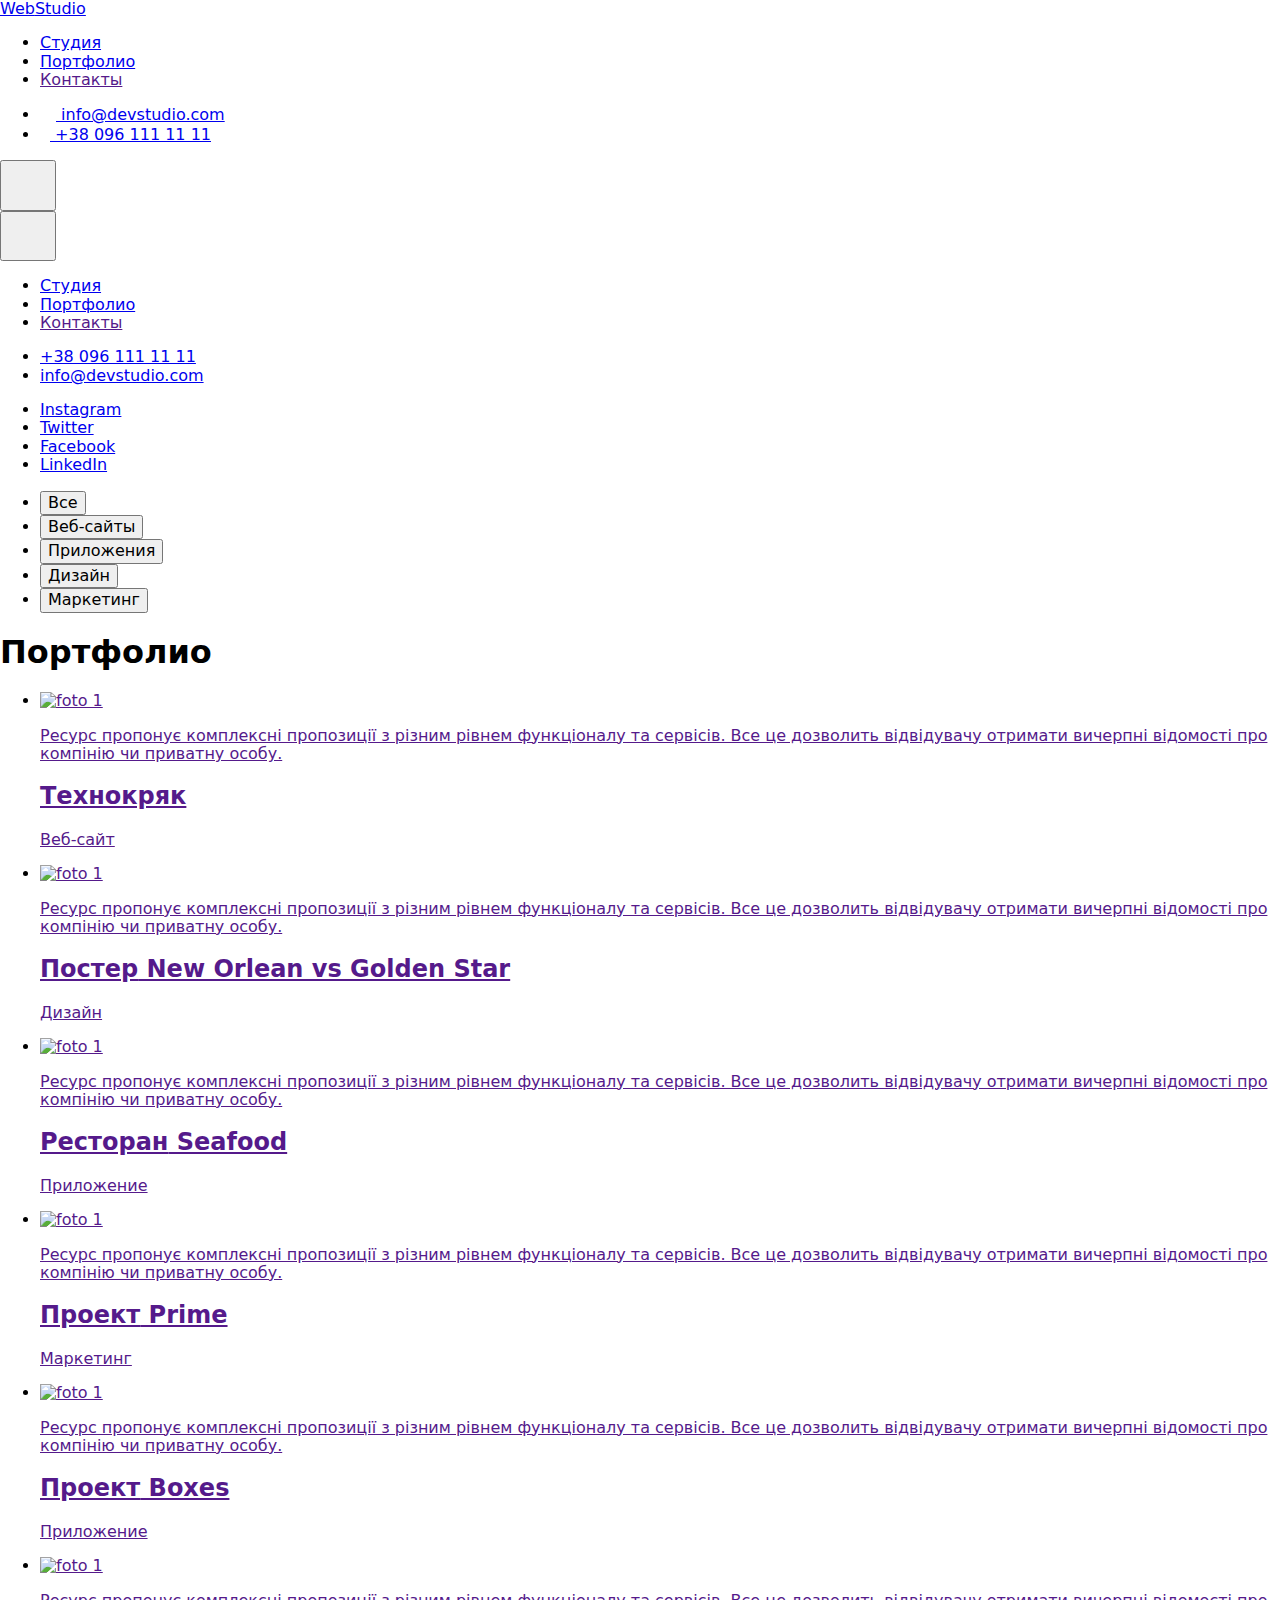
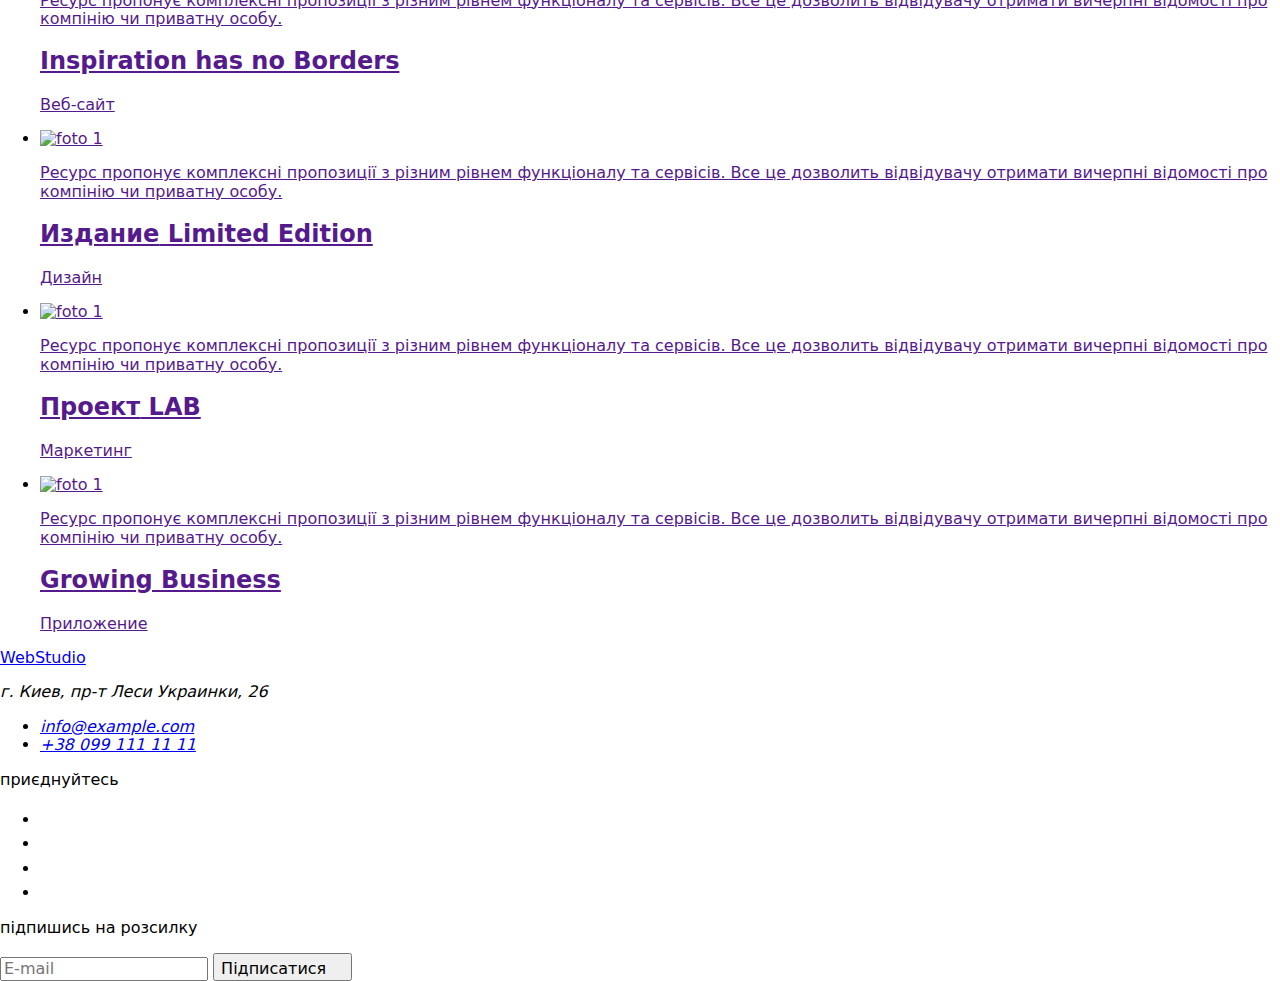
==== portfolio.html @ e93ce131 "Create portfolio.html" ====
<!DOCTYPE html>
<html lang="ru">
  <head>
    <meta charset="UTF-8" />
    <meta http-equiv="X-UA-Compatible" content="IE=edge" />
    <meta name="viewport" content="width=device-width, initial-scale=1.0" />
    <title>WebStudio</title>
    <link
      rel="stylesheet"
      href="https://cdnjs.cloudflare.com/ajax/libs/modern-normalize/1.1.0/modern-normalize.min.css"
    />
    <link
      href="https://fonts.googleapis.com/css2?family=Raleway:wght@700&family=Roboto:wght@400;500;700;900&display=swap"
      rel="stylesheet"
    />
    <link rel="stylesheet" href="./css/styles.css" />
    <link rel="stylesheet" href="./css/main.min.css" />
  </head>
  <body>
    <header class="header container-border">
      
            <div class="container container__flex">
        <nav class="navigation">
          <a lang="en" href="./index.html" class="navigation__logo no-decoration-link"
            >Web<span class="span__logo">Studio</span></a
          >
          <ul class="navigation__list list">
            <li class="navigation__item">
              <a
                href="./index.html"
                class="navigation__link link no-decoration-link"
                >Студия</a
              >
            </li>
            <li class="navigation__item">
              <a href="./portfolio.html" class="navigation__link link no-decoration-link current-page active"
                >Портфолио</a
              >
            </li>
            <li class="navigation__item">
              <a href="" class="navigation__link link no-decoration-link">Контакты</a>
            </li>
          </ul>
        </nav>
        <div class="contacts">
          <ul class="contacts__list list">
            <li class="contacts__item">
              <a href="mailto:info@devstudio.com" class="contacts__post no-decoration-link link">
                <svg class="contacts__icon-envelope" width="16" height="12">
                  <use href="./images/icons.svg#envelope"></use>
                </svg>
                info@devstudio.com</a
              >
            </li>
            <li class="contacts__item">
              <a href="tel:+380961111111" class="contacts__tel no-decoration-link link">
                <svg class="contacts__icon-telephone" width="10" height="16">
                  <use href="./images/icons.svg#telephone"></use>
                </svg>
                +38 096 111 11 11</a
              >
            </li>
          </ul>
        </div>
        <button class="menu__open" type="button">
            <svg class="menu__icon svg-animation" width="40" height="40">
                <use href="./images/icons.svg#menu-open"></use>
                        </svg>
        </button>
      </div>
      <div class="mob-menu is-hidden">
        <div class="container">
          <div class="mob-menu__top"></div>
          <button class="menu__close" type="button">
                <svg class="menu__icon svg-animation" width="40" height="40">
                          <use href="./images/icons.svg#menu-close"></use>
                        </svg>
          </button>
          <nav class="mob-menu__nav">
            <!-- <a lang="en" href="./index.html" class="navigation__logo no-decoration-link"
              >Web<span class="span__logo">Studio</span></a
            > -->
            <ul class="mob-menu__list list">
              <li class="mob-menu__item">
                <a href="./index.html" class="mob-menu__link link no-decoration-link"
                  >Студия</a
                >
              </li>
              <li class="mob-menu__item">
                <a href="./portfolio.html" class="mob-menu__link link no-decoration-link current-page"
                  >Портфолио</a
                >
              </li>
              <li class="mob-menu__item">
                <a href="" class="mob-menu__link link no-decoration-link">Контакты</a>
              </li>
            </ul>
          </nav>
          <div class="mob-menu__button">
          <div class="mob-contacts">
            <ul class="mob-contacts__list list">
              <li class="mob-contacts__item">
                <a href="tel:+380961111111" class="mob-contacts__tel no-decoration-link link">
                  +38 096 111 11 11</a
                >
              </li>
              <li class="mob-contacts__item">
                <a
                  href="mailto:info@devstudio.com"
                  class="mob-contacts__post no-decoration-link link"
                >info@devstudio.com</a>
              </li>
            </ul>
          </div>
          <ul class="mob-social__list">
            <li class="mob-social__item">
              <a href="#" class="mob-social__link">Instagram</a>
            </li>
            <li class="mob-social__item">
              <a href="#" class="mob-social__link">Twitter</a>
            </li>
            <li class="mob-social__item">
              <a href="#" class="mob-social__link">Facebook</a>
            </li>
            <li class="mob-social__item">
              <a href="#" class="mob-social__link">LinkedIn</a>
            </li>
          </ul>
           </div>
        </div>
      </div>
       </div>
       </div>
    </header>
    <main>
      <section class="portfolio-section">
        <div class="container">
          <ul class="portfolio-section-list list">
            <li class="portfolio-section-item">
              <button type="button" class="portfolio-section-item-btn btn-animation btn">
                Все
              </button>
            </li>
            <li class="portfolio-section-item">
              <button type="button" class="portfolio-section-item-btn btn">Веб-сайты</button>
            </li>
            <li class="portfolio-section-item">
              <button type="button" class="portfolio-section-item-btn btn">Приложения</button>
            </li>
            <li class="portfolio-section-item">
              <button type="button" class="portfolio-section-item-btn btn">Дизайн</button>
            </li>
            <li class="portfolio-section-item">
              <button type="button" class="portfolio-section-item-btn btn">Маркетинг</button>
            </li>
          </ul>
        </div>
        <div class="container">
          <h1 class="section-portfolio visually-hidden-portfolio">Портфолио</h1>
          <ul class="section-list list card-set">
            <li class="section-item card-item">
              <a href="" class="portfolio-link link">
                <div class="card-top-text">
                  <picture>
                    <source
                      srcset="./images/card1-desktop1x.jpg 1x, ./images/card1-desktop2x.jpg 2x"
                      media="min-width: 1200px"
                      type="image/jpg"
                    />
                    <source
                      srcset="./images/card1-tablet1x.jpg 1x, ./images/card1-tablet2x.jpg 2x"
                      media="min-width: 768px"
                      type="image/jpg"
                    />
                    <source
                      srcset="./images/card1-mobil1x.jpg 1x, ./images/card1-mobil2x.jpg 2x"
                      media="min-width: 480px"
                      type="image/jpg"
                    />
                    <img src="./images/card1-mobile1x.jpg" alt="foto 1"  />
                  </picture>
                  <p class="card-article">
                    Ресурс пропонує комплексні пропозиції з різним рівнем функціоналу та сервісів.
                    Все це дозволить відвідувачу отримати вичерпні відомості про компінію чи
                    приватну особу.
                  </p>
                </div>
                <div class="portfolio-text-box">
                  <h2 class="section-title">Технокряк</h2>
                  <p class="section-text">Веб-сайт</p>
                </div>
              </a>
            </li>
            <li class="section-item card-item">
              <a href="" class="portfolio-link">
                <div class="card-top-text">
                  <picture>
                    <source
                      srcset="./images/card2-desktop1x.jpg 1x, ./images/card2-desktop2x.jpg 2x"
                      media="min-width: 1200px"
                      type="image/jpg"
                    />
                    <source
                      srcset="./images/card2-tablet1x.jpg 1x, ./images/card2-tablet2x.jpg 2x"
                      media="min-width: 768px"
                      type="image/jpg"
                    />
                    <source
                      srcset="./images/card2-mobil1x.jpg 1x, ./images/card2-mobil2x.jpg 2x"
                      media="min-width: 480px"
                      type="image/jpg"
                    />
                    <img src="./images/card2-mobile1x.jpg" alt="foto 1"  />
                  </picture>
                  <p class="card-article">
                    Ресурс пропонує комплексні пропозиції з різним рівнем функціоналу та сервісів.
                    Все це дозволить відвідувачу отримати вичерпні відомості про компінію чи
                    приватну особу.
                  </p>
                </div>
                <div class="portfolio-text-box">
                  <h2 class="section-title">
                    Постер<span lang="en"> New Orlean vs Golden Star</span>
                  </h2>
                  <p class="section-text">Дизайн</p>
                </div>
              </a>
            </li>
            <li class="section-item card-item">
              <a href="" class="portfolio-link">
                <div class="card-top-text">
                  <picture>
                    <source
                      srcset="./images/card3-desktop1x.jpg 1x, ./images/card3-desktop2x.jpg 2x"
                      media="min-width: 1200px"
                      type="image/jpg"
                    />
                    <source
                      srcset="./images/card3-tablet1x.jpg 1x, ./images/card3-tablet2x.jpg 2x"
                      media="min-width: 768px"
                      type="image/jpg"
                    />
                    <source
                      srcset="./images/card3-mobil1x.jpg 1x, ./images/card3-mobil2x.jpg 2x"
                      media="min-width: 480px"
                      type="image/jpg"
                    />
                    <img src="./images/card3-mobile1x.jpg" alt="foto 1" />
                  </picture>
                  <p class="card-article">
                    Ресурс пропонує комплексні пропозиції з різним рівнем функціоналу та сервісів.
                    Все це дозволить відвідувачу отримати вичерпні відомості про компінію чи
                    приватну особу.
                  </p>
                </div>
                <div class="portfolio-text-box">
                  <h2 class="section-title">Ресторан<span lang="en"> Seafood</span></h2>
                  <p class="section-text">Приложение</p>
                </div>
              </a>
            </li>
            <li class="section-item card-item">
              <a href="" class="portfolio-link">
                <div class="card-top-text">
                  <picture>
                    <source
                      srcset="./images/card4-desktop1x.jpg 1x, ./images/card4-desktop2x.jpg 2x"
                      media="min-width: 1200px"
                      type="image/jpg"
                    />
                    <source
                      srcset="./images/card4-tablet1x.jpg 1x, ./images/card4-tablet2x.jpg 2x"
                      media="min-width: 768px"
                      type="image/jpg"
                    />
                    <source
                      srcset="./images/card4-mobil1x.jpg 1x, ./images/card4-mobil2x.jpg 2x"
                      media="min-width: 480px"
                      type="image/jpg"
                    />
                    <img src="./images/card4-mobile1x.jpg" alt="foto 1" />
                  </picture>
                  <p class="card-article">
                    Ресурс пропонує комплексні пропозиції з різним рівнем функціоналу та сервісів.
                    Все це дозволить відвідувачу отримати вичерпні відомості про компінію чи
                    приватну особу.
                  </p>
                </div>
                <div class="portfolio-text-box">
                  <h2 class="section-title">Проект<span lang="en"> Prime</span></h2>
                  <p class="section-text">Маркетинг</p>
                </div>
              </a>
            </li>
            <li class="section-item card-item">
              <a href="" class="portfolio-link">
                <div class="card-top-text">
                  <picture>
                    <source
                      srcset="./images/card5-desktop1x.jpg 1x, ./images/card5-desktop2x.jpg 2x"
                      media="min-width: 1200px"
                      type="image/jpg"
                    />
                    <source
                      srcset="./images/card5-tablet1x.jpg 1x, ./images/card5-tablet2x.jpg 2x"
                      media="min-width: 768px"
                      type="image/jpg"
                    />
                    <source
                      srcset="./images/card5-mobil1x.jpg 1x, ./images/card5-mobil2x.jpg 2x"
                      media="min-width: 480px"
                      type="image/jpg"
                    />
                    <img src="./images/card5-mobile1x.jpg" alt="foto 1"  />
                  </picture>
                  <p class="card-article">
                    Ресурс пропонує комплексні пропозиції з різним рівнем функціоналу та сервісів.
                    Все це дозволить відвідувачу отримати вичерпні відомості про компінію чи
                    приватну особу.
                  </p>
                </div>
                <div class="portfolio-text-box">
                  <h2 class="section-title">Проект<span lang="en"> Boxes</span></h2>
                  <p class="section-text">Приложение</p>
                </div>
              </a>
            </li>
            <li class="section-item card-item">
              <a href="" class="portfolio-link">
                <div class="card-top-text">
                  <picture>
                    <source
                      srcset="./images/card6-desktop1x.jpg 1x, ./images/card6-desktop2x.jpg 2x"
                      media="min-width: 1200px"
                      type="image/jpg"
                    />
                    <source
                      srcset="./images/card6-tablet1x.jpg 1x, ./images/card6-tablet2x.jpg 2x"
                      media="min-width: 768px"
                      type="image/jpg"
                    />
                    <source
                      srcset="./images/card6-mobil1x.jpg 1x, ./images/card6-mobil2x.jpg 2x"
                      media="min-width: 480px"
                      type="image/jpg"
                    />
                    <img src="./images/card6-mobile1x.jpg" alt="foto 1"  />
                  </picture>
                  <p class="card-article">
                    Ресурс пропонує комплексні пропозиції з різним рівнем функціоналу та сервісів.
                    Все це дозволить відвідувачу отримати вичерпні відомості про компінію чи
                    приватну особу.
                  </p>
                </div>
                <div class="portfolio-text-box">
                  <h2 class="section-title" lang="en">Inspiration has no Borders</h2>
                  <p class="section-text">Веб-сайт</p>
                </div>
              </a>
            </li>
            <li class="section-item card-item">
              <a href="" class="portfolio-link">
                <div class="card-top-text">
                  <picture>
                    <source
                      srcset="./images/card7-desktop1x.jpg 1x, ./images/card7-desktop2x.jpg 2x"
                      media="min-width: 1200px"
                      type="image/jpg"
                    />
                    <source
                      srcset="./images/card7-tablet1x.jpg 1x, ./images/card7-tablet2x.jpg 2x"
                      media="min-width: 768px"
                      type="image/jpg"
                    />
                    <source
                      srcset="./images/card7-mobil1x.jpg 1x, ./images/card7-mobil2x.jpg 2x"
                      media="min-width: 480px"
                      type="image/jpg"
                    />
                    <img src="./images/card7-mobile1x.jpg" alt="foto 1"  />
                  </picture>
                  <p class="card-article">
                    Ресурс пропонує комплексні пропозиції з різним рівнем функціоналу та сервісів.
                    Все це дозволить відвідувачу отримати вичерпні відомості про компінію чи
                    приватну особу.
                  </p>
                </div>
                <div class="portfolio-text-box">
                  <h2 class="section-title">Издание<span lang="en"> Limited Edition</span></h2>
                  <p class="section-text">Дизайн</p>
                </div>
              </a>
            </li>
            <li class="section-item card-item">
              <a href="" class="portfolio-link">
                <div class="card-top-text">
                  <picture>
                    <source
                      srcset="./images/card8-desktop1x.jpg 1x, ./images/card8-desktop2x.jpg 2x"
                      media="min-width: 1200px"
                      type="image/jpg"
                    />
                    <source
                      srcset="./images/card8-tablet1x.jpg 1x, ./images/card8-tablet2x.jpg 2x"
                      media="min-width: 768px"
                      type="image/jpg"
                    />
                    <source
                      srcset="./images/card8-mobil1x.jpg 1x, ./images/card8-mobil2x.jpg 2x"
                      media="min-width: 480px"
                      type="image/jpg"
                    />
                    <img src="./images/card8-mobile2x.jpg" alt="foto 1"  />
                  </picture>
                  <p class="card-article">
                    Ресурс пропонує комплексні пропозиції з різним рівнем функціоналу та сервісів.
                    Все це дозволить відвідувачу отримати вичерпні відомості про компінію чи
                    приватну особу.
                  </p>
                </div>
                <div class="portfolio-text-box">
                  <h2 class="section-title">Проект<span lang="en"> LAB</span></h2>
                  <p class="section-text">Маркетинг</p>
                </div>
              </a>
            </li>
            <li class="section-item card-item">
              <a href="" class="portfolio-link">
                <div class="card-top-text">
                  <picture>
                    <source
                      srcset="./images/card9-desktop1x.jpg 1x, ./images/card9-desktop2x.jpg 2x"
                      media="min-width: 1200px"
                      type="image/jpg"
                    />
                    <source
                      srcset="./images/card9-tablet1x.jpg 1x, ./images/card9-tablet2x.jpg 2x"
                      media="min-width: 768px"
                      type="image/jpg"
                    />
                    <source
                      srcset="./images/card9-mobil1x.jpg 1x, ./images/card9-mobil2x.jpg 2x"
                      media="min-width: 480px"
                      type="image/jpg"
                    />
                    <img src="./images/card9-mobile2x.jpg" alt="foto 1"  />
                  </picture>
                  <p class="card-article">
                    Ресурс пропонує комплексні пропозиції з різним рівнем функціоналу та сервісів.
                    Все це дозволить відвідувачу отримати вичерпні відомості про компінію чи
                    приватну особу.
                  </p>
                </div>
                <div class="portfolio-text-box">
                  <h2 class="section-title" lang="en">Growing Business</h2>
                  <p class="section-text">Приложение</p>
                </div>
              </a>
            </li>
          </ul>
        </div>
      </section>
    </main>
    <footer class="footer">
      <div class="container">
        <div class="footer-logo-contacts">
          <a lang="en" href="./index.html" class="footer__logo no-decoration-link"
            >Web<span class="footer__logo-span">Studio</span></a
          >
          <address class="footer__address">
            <p class="footer__text">г. Киев, пр-т Леси Украинки, 26</p>
            <ul class="footer__list list">
              <li class="footer__item">
                <a
                  class="footer__post no-decoration-link contacts__post link"
                  href="mailto:info@example.com"
                  >info@example.com</a
                >
              </li>
              <li class="footer__item">
                <a
                  class="footer__tel no-decoration-link contacts__tel link"
                  href="tel:+380991111111"
                  >+38 099 111 11 11</a
                >
              </li>
            </ul>
          </address>
        </div>
        <div class="footer-add">
          <p class="footer-add__title">приєднуйтесь</p>
          <ul class="footer-add__list social list">
            <li class="footer-add__item">
              <a href="" class="footer-add__link link">
                <svg class="footer-add__social" width="20" height="20">
                  <use href="./images/icons.svg#icon-instagram"></use>
                </svg>
              </a>
            </li>
            <li class="footer-add__item">
              <a href="" class="footer-add__link link">
                <svg class="footer-add__social" width="20" height="20">
                  <use href="./images/icons.svg#icon-twitter"></use>
                </svg>
              </a>
            </li>
            <li class="footer-add__item">
              <a href="" class="footer-add__link link">
                <svg class="footer-add__social" width="20" height="20">
                  <use href="./images/icons.svg#icon-facebook"></use>
                </svg>
              </a>
            </li>
            <li class="footer-add__item">
              <a href="" class="footer-add__link link">
                <svg class="footer-add__social" width="20" height="20">
                  <use href="./images/icons.svg#icon-linkedin"></use>
                </svg>
              </a>
            </li>
          </ul>
        </div>
        <div class="footer-submit-field">
          <p class="form-submit">підпишись на розсилку</p>
          <form class="footer-form">
            <!-- <div class="footer-input-btn"> -->
            <input
              type="text"
              class="form-submit__input"
              name="user-submit"
              placeholder="E-mail"
              required
              id="user-submit"
            />
            <button type="button" class="form-submit__btn">
              Підписатися<svg class="form-submit__svg svg-animation" width="18" height="18">
                <use href="./images/icons.svg#icon-send"></use>
              </svg>
            </button>
          </form>
        </div>
      </div>
    </footer>
    <script src="./js/menu.js"></script>
  </body>
</html>
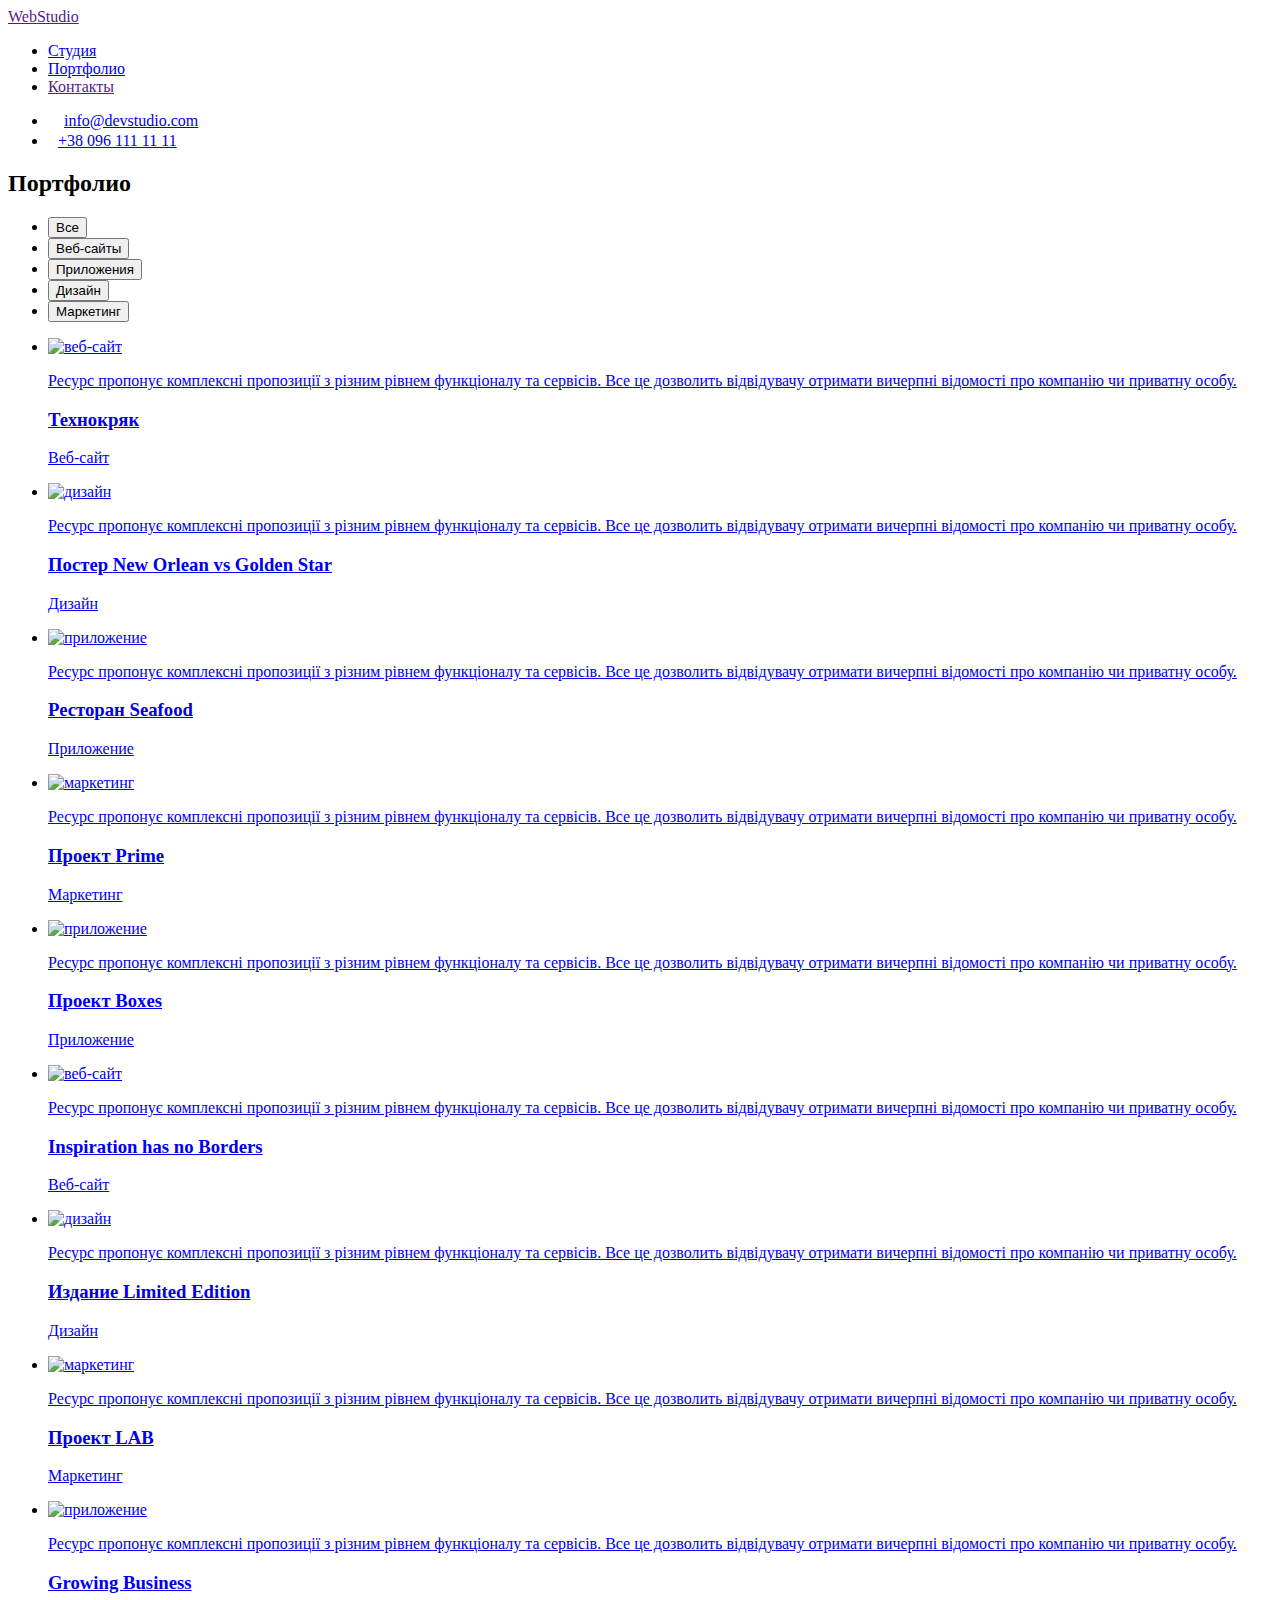
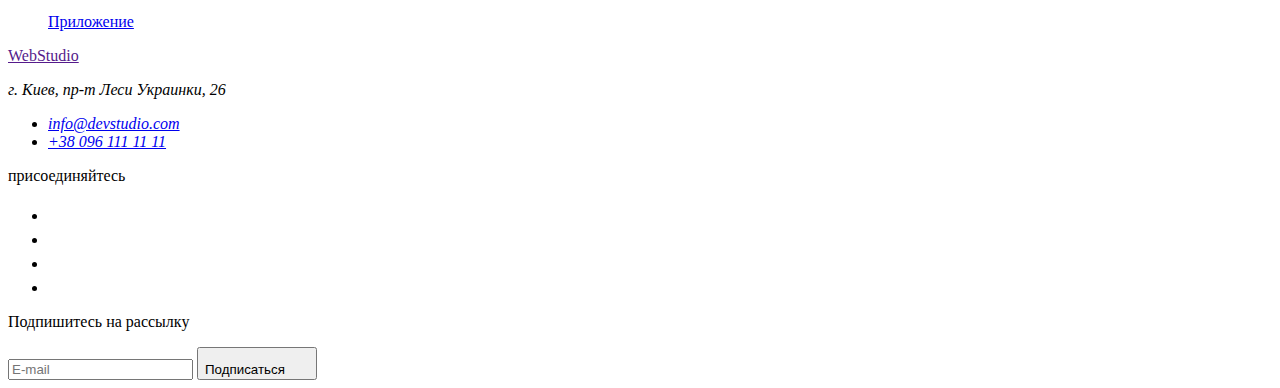
==== commit 075b38cd: "Add files via upload" ====
--- a/portfolio.html
+++ b/portfolio.html
@@ -1,546 +1,229 @@
-<!DOCTYPE html>
-<html lang="ru">
-  <head>
-    <meta charset="UTF-8" />
-    <meta http-equiv="X-UA-Compatible" content="IE=edge" />
-    <meta name="viewport" content="width=device-width, initial-scale=1.0" />
-    <title>WebStudio</title>
-    <link
-      rel="stylesheet"
-      href="https://cdnjs.cloudflare.com/ajax/libs/modern-normalize/1.1.0/modern-normalize.min.css"
-    />
-    <link
-      href="https://fonts.googleapis.com/css2?family=Raleway:wght@700&family=Roboto:wght@400;500;700;900&display=swap"
-      rel="stylesheet"
-    />
-    <link rel="stylesheet" href="./css/styles.css" />
-    <link rel="stylesheet" href="./css/main.min.css" />
-  </head>
-  <body>
-    <header class="header container-border">
-      
-            <div class="container container__flex">
-        <nav class="navigation">
-          <a lang="en" href="./index.html" class="navigation__logo no-decoration-link"
-            >Web<span class="span__logo">Studio</span></a
-          >
-          <ul class="navigation__list list">
-            <li class="navigation__item">
-              <a
-                href="./index.html"
-                class="navigation__link link no-decoration-link"
-                >Студия</a
-              >
-            </li>
-            <li class="navigation__item">
-              <a href="./portfolio.html" class="navigation__link link no-decoration-link current-page active"
-                >Портфолио</a
-              >
-            </li>
-            <li class="navigation__item">
-              <a href="" class="navigation__link link no-decoration-link">Контакты</a>
-            </li>
-          </ul>
-        </nav>
-        <div class="contacts">
-          <ul class="contacts__list list">
-            <li class="contacts__item">
-              <a href="mailto:info@devstudio.com" class="contacts__post no-decoration-link link">
-                <svg class="contacts__icon-envelope" width="16" height="12">
-                  <use href="./images/icons.svg#envelope"></use>
-                </svg>
-                info@devstudio.com</a
-              >
-            </li>
-            <li class="contacts__item">
-              <a href="tel:+380961111111" class="contacts__tel no-decoration-link link">
-                <svg class="contacts__icon-telephone" width="10" height="16">
-                  <use href="./images/icons.svg#telephone"></use>
-                </svg>
-                +38 096 111 11 11</a
-              >
-            </li>
-          </ul>
-        </div>
-        <button class="menu__open" type="button">
-            <svg class="menu__icon svg-animation" width="40" height="40">
-                <use href="./images/icons.svg#menu-open"></use>
-                        </svg>
-        </button>
-      </div>
-      <div class="mob-menu is-hidden">
-        <div class="container">
-          <div class="mob-menu__top"></div>
-          <button class="menu__close" type="button">
-                <svg class="menu__icon svg-animation" width="40" height="40">
-                          <use href="./images/icons.svg#menu-close"></use>
-                        </svg>
-          </button>
-          <nav class="mob-menu__nav">
-            <!-- <a lang="en" href="./index.html" class="navigation__logo no-decoration-link"
-              >Web<span class="span__logo">Studio</span></a
-            > -->
-            <ul class="mob-menu__list list">
-              <li class="mob-menu__item">
-                <a href="./index.html" class="mob-menu__link link no-decoration-link"
-                  >Студия</a
-                >
-              </li>
-              <li class="mob-menu__item">
-                <a href="./portfolio.html" class="mob-menu__link link no-decoration-link current-page"
-                  >Портфолио</a
-                >
-              </li>
-              <li class="mob-menu__item">
-                <a href="" class="mob-menu__link link no-decoration-link">Контакты</a>
-              </li>
-            </ul>
-          </nav>
-          <div class="mob-menu__button">
-          <div class="mob-contacts">
-            <ul class="mob-contacts__list list">
-              <li class="mob-contacts__item">
-                <a href="tel:+380961111111" class="mob-contacts__tel no-decoration-link link">
-                  +38 096 111 11 11</a
-                >
-              </li>
-              <li class="mob-contacts__item">
-                <a
-                  href="mailto:info@devstudio.com"
-                  class="mob-contacts__post no-decoration-link link"
-                >info@devstudio.com</a>
-              </li>
-            </ul>
-          </div>
-          <ul class="mob-social__list">
-            <li class="mob-social__item">
-              <a href="#" class="mob-social__link">Instagram</a>
-            </li>
-            <li class="mob-social__item">
-              <a href="#" class="mob-social__link">Twitter</a>
-            </li>
-            <li class="mob-social__item">
-              <a href="#" class="mob-social__link">Facebook</a>
-            </li>
-            <li class="mob-social__item">
-              <a href="#" class="mob-social__link">LinkedIn</a>
-            </li>
-          </ul>
-           </div>
-        </div>
-      </div>
-       </div>
-       </div>
-    </header>
-    <main>
-      <section class="portfolio-section">
-        <div class="container">
-          <ul class="portfolio-section-list list">
-            <li class="portfolio-section-item">
-              <button type="button" class="portfolio-section-item-btn btn-animation btn">
-                Все
-              </button>
-            </li>
-            <li class="portfolio-section-item">
-              <button type="button" class="portfolio-section-item-btn btn">Веб-сайты</button>
-            </li>
-            <li class="portfolio-section-item">
-              <button type="button" class="portfolio-section-item-btn btn">Приложения</button>
-            </li>
-            <li class="portfolio-section-item">
-              <button type="button" class="portfolio-section-item-btn btn">Дизайн</button>
-            </li>
-            <li class="portfolio-section-item">
-              <button type="button" class="portfolio-section-item-btn btn">Маркетинг</button>
-            </li>
-          </ul>
-        </div>
-        <div class="container">
-          <h1 class="section-portfolio visually-hidden-portfolio">Портфолио</h1>
-          <ul class="section-list list card-set">
-            <li class="section-item card-item">
-              <a href="" class="portfolio-link link">
-                <div class="card-top-text">
-                  <picture>
-                    <source
-                      srcset="./images/card1-desktop1x.jpg 1x, ./images/card1-desktop2x.jpg 2x"
-                      media="min-width: 1200px"
-                      type="image/jpg"
-                    />
-                    <source
-                      srcset="./images/card1-tablet1x.jpg 1x, ./images/card1-tablet2x.jpg 2x"
-                      media="min-width: 768px"
-                      type="image/jpg"
-                    />
-                    <source
-                      srcset="./images/card1-mobil1x.jpg 1x, ./images/card1-mobil2x.jpg 2x"
-                      media="min-width: 480px"
-                      type="image/jpg"
-                    />
-                    <img src="./images/card1-mobile1x.jpg" alt="foto 1"  />
-                  </picture>
-                  <p class="card-article">
-                    Ресурс пропонує комплексні пропозиції з різним рівнем функціоналу та сервісів.
-                    Все це дозволить відвідувачу отримати вичерпні відомості про компінію чи
-                    приватну особу.
-                  </p>
-                </div>
-                <div class="portfolio-text-box">
-                  <h2 class="section-title">Технокряк</h2>
-                  <p class="section-text">Веб-сайт</p>
-                </div>
-              </a>
-            </li>
-            <li class="section-item card-item">
-              <a href="" class="portfolio-link">
-                <div class="card-top-text">
-                  <picture>
-                    <source
-                      srcset="./images/card2-desktop1x.jpg 1x, ./images/card2-desktop2x.jpg 2x"
-                      media="min-width: 1200px"
-                      type="image/jpg"
-                    />
-                    <source
-                      srcset="./images/card2-tablet1x.jpg 1x, ./images/card2-tablet2x.jpg 2x"
-                      media="min-width: 768px"
-                      type="image/jpg"
-                    />
-                    <source
-                      srcset="./images/card2-mobil1x.jpg 1x, ./images/card2-mobil2x.jpg 2x"
-                      media="min-width: 480px"
-                      type="image/jpg"
-                    />
-                    <img src="./images/card2-mobile1x.jpg" alt="foto 1"  />
-                  </picture>
-                  <p class="card-article">
-                    Ресурс пропонує комплексні пропозиції з різним рівнем функціоналу та сервісів.
-                    Все це дозволить відвідувачу отримати вичерпні відомості про компінію чи
-                    приватну особу.
-                  </p>
-                </div>
-                <div class="portfolio-text-box">
-                  <h2 class="section-title">
-                    Постер<span lang="en"> New Orlean vs Golden Star</span>
-                  </h2>
-                  <p class="section-text">Дизайн</p>
-                </div>
-              </a>
-            </li>
-            <li class="section-item card-item">
-              <a href="" class="portfolio-link">
-                <div class="card-top-text">
-                  <picture>
-                    <source
-                      srcset="./images/card3-desktop1x.jpg 1x, ./images/card3-desktop2x.jpg 2x"
-                      media="min-width: 1200px"
-                      type="image/jpg"
-                    />
-                    <source
-                      srcset="./images/card3-tablet1x.jpg 1x, ./images/card3-tablet2x.jpg 2x"
-                      media="min-width: 768px"
-                      type="image/jpg"
-                    />
-                    <source
-                      srcset="./images/card3-mobil1x.jpg 1x, ./images/card3-mobil2x.jpg 2x"
-                      media="min-width: 480px"
-                      type="image/jpg"
-                    />
-                    <img src="./images/card3-mobile1x.jpg" alt="foto 1" />
-                  </picture>
-                  <p class="card-article">
-                    Ресурс пропонує комплексні пропозиції з різним рівнем функціоналу та сервісів.
-                    Все це дозволить відвідувачу отримати вичерпні відомості про компінію чи
-                    приватну особу.
-                  </p>
-                </div>
-                <div class="portfolio-text-box">
-                  <h2 class="section-title">Ресторан<span lang="en"> Seafood</span></h2>
-                  <p class="section-text">Приложение</p>
-                </div>
-              </a>
-            </li>
-            <li class="section-item card-item">
-              <a href="" class="portfolio-link">
-                <div class="card-top-text">
-                  <picture>
-                    <source
-                      srcset="./images/card4-desktop1x.jpg 1x, ./images/card4-desktop2x.jpg 2x"
-                      media="min-width: 1200px"
-                      type="image/jpg"
-                    />
-                    <source
-                      srcset="./images/card4-tablet1x.jpg 1x, ./images/card4-tablet2x.jpg 2x"
-                      media="min-width: 768px"
-                      type="image/jpg"
-                    />
-                    <source
-                      srcset="./images/card4-mobil1x.jpg 1x, ./images/card4-mobil2x.jpg 2x"
-                      media="min-width: 480px"
-                      type="image/jpg"
-                    />
-                    <img src="./images/card4-mobile1x.jpg" alt="foto 1" />
-                  </picture>
-                  <p class="card-article">
-                    Ресурс пропонує комплексні пропозиції з різним рівнем функціоналу та сервісів.
-                    Все це дозволить відвідувачу отримати вичерпні відомості про компінію чи
-                    приватну особу.
-                  </p>
-                </div>
-                <div class="portfolio-text-box">
-                  <h2 class="section-title">Проект<span lang="en"> Prime</span></h2>
-                  <p class="section-text">Маркетинг</p>
-                </div>
-              </a>
-            </li>
-            <li class="section-item card-item">
-              <a href="" class="portfolio-link">
-                <div class="card-top-text">
-                  <picture>
-                    <source
-                      srcset="./images/card5-desktop1x.jpg 1x, ./images/card5-desktop2x.jpg 2x"
-                      media="min-width: 1200px"
-                      type="image/jpg"
-                    />
-                    <source
-                      srcset="./images/card5-tablet1x.jpg 1x, ./images/card5-tablet2x.jpg 2x"
-                      media="min-width: 768px"
-                      type="image/jpg"
-                    />
-                    <source
-                      srcset="./images/card5-mobil1x.jpg 1x, ./images/card5-mobil2x.jpg 2x"
-                      media="min-width: 480px"
-                      type="image/jpg"
-                    />
-                    <img src="./images/card5-mobile1x.jpg" alt="foto 1"  />
-                  </picture>
-                  <p class="card-article">
-                    Ресурс пропонує комплексні пропозиції з різним рівнем функціоналу та сервісів.
-                    Все це дозволить відвідувачу отримати вичерпні відомості про компінію чи
-                    приватну особу.
-                  </p>
-                </div>
-                <div class="portfolio-text-box">
-                  <h2 class="section-title">Проект<span lang="en"> Boxes</span></h2>
-                  <p class="section-text">Приложение</p>
-                </div>
-              </a>
-            </li>
-            <li class="section-item card-item">
-              <a href="" class="portfolio-link">
-                <div class="card-top-text">
-                  <picture>
-                    <source
-                      srcset="./images/card6-desktop1x.jpg 1x, ./images/card6-desktop2x.jpg 2x"
-                      media="min-width: 1200px"
-                      type="image/jpg"
-                    />
-                    <source
-                      srcset="./images/card6-tablet1x.jpg 1x, ./images/card6-tablet2x.jpg 2x"
-                      media="min-width: 768px"
-                      type="image/jpg"
-                    />
-                    <source
-                      srcset="./images/card6-mobil1x.jpg 1x, ./images/card6-mobil2x.jpg 2x"
-                      media="min-width: 480px"
-                      type="image/jpg"
-                    />
-                    <img src="./images/card6-mobile1x.jpg" alt="foto 1"  />
-                  </picture>
-                  <p class="card-article">
-                    Ресурс пропонує комплексні пропозиції з різним рівнем функціоналу та сервісів.
-                    Все це дозволить відвідувачу отримати вичерпні відомості про компінію чи
-                    приватну особу.
-                  </p>
-                </div>
-                <div class="portfolio-text-box">
-                  <h2 class="section-title" lang="en">Inspiration has no Borders</h2>
-                  <p class="section-text">Веб-сайт</p>
-                </div>
-              </a>
-            </li>
-            <li class="section-item card-item">
-              <a href="" class="portfolio-link">
-                <div class="card-top-text">
-                  <picture>
-                    <source
-                      srcset="./images/card7-desktop1x.jpg 1x, ./images/card7-desktop2x.jpg 2x"
-                      media="min-width: 1200px"
-                      type="image/jpg"
-                    />
-                    <source
-                      srcset="./images/card7-tablet1x.jpg 1x, ./images/card7-tablet2x.jpg 2x"
-                      media="min-width: 768px"
-                      type="image/jpg"
-                    />
-                    <source
-                      srcset="./images/card7-mobil1x.jpg 1x, ./images/card7-mobil2x.jpg 2x"
-                      media="min-width: 480px"
-                      type="image/jpg"
-                    />
-                    <img src="./images/card7-mobile1x.jpg" alt="foto 1"  />
-                  </picture>
-                  <p class="card-article">
-                    Ресурс пропонує комплексні пропозиції з різним рівнем функціоналу та сервісів.
-                    Все це дозволить відвідувачу отримати вичерпні відомості про компінію чи
-                    приватну особу.
-                  </p>
-                </div>
-                <div class="portfolio-text-box">
-                  <h2 class="section-title">Издание<span lang="en"> Limited Edition</span></h2>
-                  <p class="section-text">Дизайн</p>
-                </div>
-              </a>
-            </li>
-            <li class="section-item card-item">
-              <a href="" class="portfolio-link">
-                <div class="card-top-text">
-                  <picture>
-                    <source
-                      srcset="./images/card8-desktop1x.jpg 1x, ./images/card8-desktop2x.jpg 2x"
-                      media="min-width: 1200px"
-                      type="image/jpg"
-                    />
-                    <source
-                      srcset="./images/card8-tablet1x.jpg 1x, ./images/card8-tablet2x.jpg 2x"
-                      media="min-width: 768px"
-                      type="image/jpg"
-                    />
-                    <source
-                      srcset="./images/card8-mobil1x.jpg 1x, ./images/card8-mobil2x.jpg 2x"
-                      media="min-width: 480px"
-                      type="image/jpg"
-                    />
-                    <img src="./images/card8-mobile2x.jpg" alt="foto 1"  />
-                  </picture>
-                  <p class="card-article">
-                    Ресурс пропонує комплексні пропозиції з різним рівнем функціоналу та сервісів.
-                    Все це дозволить відвідувачу отримати вичерпні відомості про компінію чи
-                    приватну особу.
-                  </p>
-                </div>
-                <div class="portfolio-text-box">
-                  <h2 class="section-title">Проект<span lang="en"> LAB</span></h2>
-                  <p class="section-text">Маркетинг</p>
-                </div>
-              </a>
-            </li>
-            <li class="section-item card-item">
-              <a href="" class="portfolio-link">
-                <div class="card-top-text">
-                  <picture>
-                    <source
-                      srcset="./images/card9-desktop1x.jpg 1x, ./images/card9-desktop2x.jpg 2x"
-                      media="min-width: 1200px"
-                      type="image/jpg"
-                    />
-                    <source
-                      srcset="./images/card9-tablet1x.jpg 1x, ./images/card9-tablet2x.jpg 2x"
-                      media="min-width: 768px"
-                      type="image/jpg"
-                    />
-                    <source
-                      srcset="./images/card9-mobil1x.jpg 1x, ./images/card9-mobil2x.jpg 2x"
-                      media="min-width: 480px"
-                      type="image/jpg"
-                    />
-                    <img src="./images/card9-mobile2x.jpg" alt="foto 1"  />
-                  </picture>
-                  <p class="card-article">
-                    Ресурс пропонує комплексні пропозиції з різним рівнем функціоналу та сервісів.
-                    Все це дозволить відвідувачу отримати вичерпні відомості про компінію чи
-                    приватну особу.
-                  </p>
-                </div>
-                <div class="portfolio-text-box">
-                  <h2 class="section-title" lang="en">Growing Business</h2>
-                  <p class="section-text">Приложение</p>
-                </div>
-              </a>
-            </li>
-          </ul>
-        </div>
-      </section>
-    </main>
-    <footer class="footer">
-      <div class="container">
-        <div class="footer-logo-contacts">
-          <a lang="en" href="./index.html" class="footer__logo no-decoration-link"
-            >Web<span class="footer__logo-span">Studio</span></a
-          >
-          <address class="footer__address">
-            <p class="footer__text">г. Киев, пр-т Леси Украинки, 26</p>
-            <ul class="footer__list list">
-              <li class="footer__item">
-                <a
-                  class="footer__post no-decoration-link contacts__post link"
-                  href="mailto:info@example.com"
-                  >info@example.com</a
-                >
-              </li>
-              <li class="footer__item">
-                <a
-                  class="footer__tel no-decoration-link contacts__tel link"
-                  href="tel:+380991111111"
-                  >+38 099 111 11 11</a
-                >
-              </li>
-            </ul>
-          </address>
-        </div>
-        <div class="footer-add">
-          <p class="footer-add__title">приєднуйтесь</p>
-          <ul class="footer-add__list social list">
-            <li class="footer-add__item">
-              <a href="" class="footer-add__link link">
-                <svg class="footer-add__social" width="20" height="20">
-                  <use href="./images/icons.svg#icon-instagram"></use>
-                </svg>
-              </a>
-            </li>
-            <li class="footer-add__item">
-              <a href="" class="footer-add__link link">
-                <svg class="footer-add__social" width="20" height="20">
-                  <use href="./images/icons.svg#icon-twitter"></use>
-                </svg>
-              </a>
-            </li>
-            <li class="footer-add__item">
-              <a href="" class="footer-add__link link">
-                <svg class="footer-add__social" width="20" height="20">
-                  <use href="./images/icons.svg#icon-facebook"></use>
-                </svg>
-              </a>
-            </li>
-            <li class="footer-add__item">
-              <a href="" class="footer-add__link link">
-                <svg class="footer-add__social" width="20" height="20">
-                  <use href="./images/icons.svg#icon-linkedin"></use>
-                </svg>
-              </a>
-            </li>
-          </ul>
-        </div>
-        <div class="footer-submit-field">
-          <p class="form-submit">підпишись на розсилку</p>
-          <form class="footer-form">
-            <!-- <div class="footer-input-btn"> -->
-            <input
-              type="text"
-              class="form-submit__input"
-              name="user-submit"
-              placeholder="E-mail"
-              required
-              id="user-submit"
-            />
-            <button type="button" class="form-submit__btn">
-              Підписатися<svg class="form-submit__svg svg-animation" width="18" height="18">
-                <use href="./images/icons.svg#icon-send"></use>
-              </svg>
-            </button>
-          </form>
-        </div>
-      </div>
-    </footer>
-    <script src="./js/menu.js"></script>
-  </body>
-</html>
+<!DOCTYPE html>
+<html lang="ru">
+
+<head>
+    <meta charset="UTF-8">
+    <meta http-equiv="X-UA-Compatible" content="IE=edge">
+    <meta name="viewport" content="width=device-width, initial-scale=1.0">
+    <title>homework</title>
+    <link rel="preconnect" href="https://fonts.googleapis.com">
+    <link rel="preconnect" href="https://fonts.gstatic.com" crossorigin>
+    <link href="https://fonts.googleapis.com/css2?family=Raleway:wght@700&family=Roboto:wght@400;500;700;900&display=swap"
+    rel="stylesheet">
+    <link rel="stylesheet" href="https://cdnjs.cloudflare.com/ajax/libs/modern-normalize/1.1.0/modern-normalize.min.css"
+    integrity="sha512-wpPYUAdjBVSE4KJnH1VR1HeZfpl1ub8YT/NKx4PuQ5NmX2tKuGu6U/JRp5y+Y8XG2tV+wKQpNHVUX03MfMFn9Q=="
+    crossorigin="anonymous" referrerpolicy="no-referrer" />
+    <link rel="stylesheet" href="./css/main.min.css">
+</head>
+
+<body class="body">
+    <header class="basis">
+        <div class="container container-flex">
+            <nav class="navigation">
+                <a lang="en" href="" class="logo logo--margin">Web<span class="logo logo--dark">Studio</span></a>
+                <ul class="navigation__list list">
+                    <li class="navigation__item"><a href="./index.html" class="navigation__link">Студия</a></li>
+                    <li class="navigation__item"><a href="./portfolio.html" class="navigation__link current">Портфолио</a></li>
+                    <li class="navigation__item"><a href="" class="navigation__link">Контакты</a></li>
+                </ul>
+            </nav>
+            <ul class="contacts__list list">
+                <li class="contacts__item"><a href="mailto:info@devstudio.com" class="contacts__mail"><svg
+                            class="contacts__icon" width="16" height="12">
+                            <use href="./img/icons.svg/symbol-defs.svg#icon-envelope"></use>
+                        </svg>info@devstudio.com</a></li>
+                <li class="contacts__item"><a href="tel:+380961111111" class="contacts__tel"><svg class="contacts__icon"
+                            width="10" height="16">
+                            <use href="./img/icons.svg/symbol-defs.svg#icon-smartphone"></use>
+                        </svg>+38 096 111 11 11</a></li>
+            </ul>
+    
+        </div>
+    </header>
+    <main>
+        <section class="portfolio pege-section">
+            <div class="container">
+                <h2 class="visually-hidden">Портфолио</h2>
+                <div class="portfolio-contents">
+                    <ul class="portfolio-pages-lists list">
+                        <li class="portfolio-pages-item"><button type="button" class="portfolio-btn">Все</button></li>
+                        <li class="portfolio-pages-item"><button type="button" class="portfolio-btn-all">Веб-сайты</button></li>
+                        <li class="portfolio-pages-item"><button type="button" class="portfolio-btn-all">Приложения</button></li>
+                        <li class="portfolio-pages-item"><button type="button" class="portfolio-btn-all">Дизайн</button></li>
+                        <li class="portfolio-pages-item"><button type="button" class="portfolio-btn-all">Маркетинг</button></li>
+                    </ul>
+                    <ul class="portfolio-example-lists list">
+                        <li class="portfolio-example-item">
+                            <a href="#" class="portfolio-example-link link">
+                                <div class="portfolio-top-wrap">
+                                    <img src="./img/website1.jpg" alt="веб-сайт" width="370">
+                                    <p class="portfolio-top-text">Ресурс пропонує комплексні пропозиції з різним рівнем функціоналу та сервісів. Все це
+                                        дозволить відвідувачу отримати
+                                        вичерпні відомості про компанію чи приватну особу.</p>
+                                </div>
+                                <div class="portfolio-box">
+                                    <h3 class="portfolio-example-subject">Технокряк</h3>
+                                    <p class="portfolio-example-text">Веб-сайт</p>
+                                </div>
+                            </a>
+                        </li>
+                        <li class="portfolio-example-item">
+                            <a href="#" class="portfolio-example-link link">
+                                <div class="portfolio-top-wrap">
+                                    <img src="./img/design2.jpg" alt="дизайн" width="370">
+                                    <p class="portfolio-top-text">Ресурс пропонує комплексні пропозиції з різним рівнем функціоналу та сервісів. Все це
+                                        дозволить відвідувачу отримати вичерпні відомості про компанію чи приватну особу.</p>
+                                </div>
+                                <div class="portfolio-box">
+                                    <h3 class="portfolio-example-subject">Постер <span lang="en">New Orlean vs Golden Star</span></h3>
+                                    <p class="portfolio-example-text">Дизайн</p>
+                                </div>
+                            </a>
+                        </li>
+                        <li class="portfolio-example-item">
+                            <a href="#" class="portfolio-example-link link">
+                                <div class="portfolio-top-wrap">
+                                    <img src="./img/application3.jpg" alt="приложение" width="370">
+                                    <p class="portfolio-top-text">Ресурс пропонує комплексні пропозиції з різним рівнем функціоналу та сервісів. Все це
+                                        дозволить відвідувачу отримати вичерпні відомості про компанію чи приватну особу.</p>
+                                </div>
+                                <div class="portfolio-box">
+                                    <h3 class="portfolio-example-subject">Ресторан <span lang="en">Seafood</span></h3>
+                                    <p class="portfolio-example-text">Приложение</p>
+                                </div>
+                            </a>
+                        </li>
+                        <li class="portfolio-example-item">
+                            <a href="#" class="portfolio-example-link link">
+                                <div class="portfolio-top-wrap">
+                                    <img src="./img/marketing4.jpg" alt="маркетинг" width="370">
+                                    <p class="portfolio-top-text">Ресурс пропонує комплексні пропозиції з різним рівнем функціоналу та сервісів. Все це
+                                        дозволить відвідувачу отримати вичерпні відомості про компанію чи приватну особу.</p>
+                                </div>
+                                <div class="portfolio-box">
+                                    <h3 class="portfolio-example-subject">Проект <span lang="en">Prime</span></h3>
+                                    <p class="portfolio-example-text">Маркетинг</p>
+                                </div>
+                            </a>
+                        </li>
+                        <li class="portfolio-example-item">
+                            <a href="#" class="portfolio-example-link link">
+                                <div class="portfolio-top-wrap">
+                                    <img src="./img/application5.jpg" alt="приложение" width="370">
+                                    <p class="portfolio-top-text">Ресурс пропонує комплексні пропозиції з різним рівнем функціоналу та сервісів. Все це
+                                        дозволить відвідувачу отримати вичерпні відомості про компанію чи приватну особу.</p>
+                                </div>
+                                <div class="portfolio-box">
+                                    <h3 class="portfolio-example-subject">Проект <span lang="en">Boxes</span></h3>
+                                    <p class="portfolio-example-text">Приложение</p>
+                                </div>
+                            </a>
+                        </li>
+                        <li class="portfolio-example-item">
+                            <a href="#" class="portfolio-example-link link">
+                                <div class="portfolio-top-wrap">
+                                    <img src="./img/website6.jpg" alt="веб-сайт" width="370">
+                                    <p class="portfolio-top-text">Ресурс пропонує комплексні пропозиції з різним рівнем функціоналу та сервісів. Все це
+                                        дозволить відвідувачу отримати вичерпні відомості про компанію чи приватну особу.</p>
+                                </div>
+                                <div class="portfolio-box">
+                                    <h3 lang="en" class="portfolio-example-subject">Inspiration has no Borders</h3>
+                                    <p class="portfolio-example-text">Веб-сайт</p>
+                                </div>
+                            </a>  
+                        </li>
+                        <li class="portfolio-example-item">
+                            <a href="#" class="portfolio-example-link link">
+                                <div class="portfolio-top-wrap">
+                                    <img src="./img/design7.jpg" alt="дизайн" width="370">
+                                    <p class="portfolio-top-text">Ресурс пропонує комплексні пропозиції з різним рівнем функціоналу та сервісів. Все це
+                                        дозволить відвідувачу отримати вичерпні відомості про компанію чи приватну особу.</p>
+                                </div>
+                                <div class="portfolio-box">
+                                    <h3 class="portfolio-example-subject">Издание <span lang="en">Limited Edition</span></h3>
+                                    <p class="portfolio-example-text">Дизайн</p>
+                                </div>
+                            </a>    
+                        </li>
+                        <li class="portfolio-example-item">
+                            <a href="#" class="portfolio-example-link link">
+                                <div class="portfolio-top-wrap">
+                                    <img src="./img/marketing8.jpg" alt="маркетинг" width="370">
+                                    <p class="portfolio-top-text">Ресурс пропонує комплексні пропозиції з різним рівнем функціоналу та сервісів. Все це
+                                        дозволить відвідувачу отримати вичерпні відомості про компанію чи приватну особу.</p>
+                                </div>
+                                <div class="portfolio-box">
+                                    <h3 class="portfolio-example-subject">Проект <span lang="en">LAB</span></h3>
+                                    <p class="portfolio-example-text">Маркетинг</p>
+                                </div>
+                            </a>
+                        </li>
+                        <li class="portfolio-example-item">
+                            <a href="#" class="portfolio-example-link link">
+                                <div class="portfolio-top-wrap">
+                                    <img src="./img/application9.jpg" alt="приложение" width="370">
+                                    <p class="portfolio-top-text">Ресурс пропонує комплексні пропозиції з різним рівнем функціоналу та сервісів. Все це
+                                        дозволить відвідувачу отримати вичерпні відомості про компанію чи приватну особу.</p>
+                                </div>
+                                <div class="portfolio-box">
+                                    <h3 lang="en" class="portfolio-example-subject">Growing Business</h3>
+                                    <p class="portfolio-example-text">Приложение</p>
+                                </div>
+                            </a>
+                        </li>
+                    </ul>
+                </div>
+            </div>
+        </section>
+
+    </main>
+<footer class="basement">
+            <div class="container flex--bas ">
+                <div class="basement-info">
+                    <a lang="en" href="" class="logo">Web<span class="logo logo--light">Studio</span></a>
+                    <address class="basement-contacts">
+                        <p class="basement-text">г. Киев, пр-т Леси Украинки, 26</p>
+                        <ul class="basement-list list">
+                            <li class="basement-item"><a href="mailto:info@devstudio.com"
+                                    class="basement-mail">info@devstudio.com</a></li>
+                            <li class="basement-item"><a href="tel:+380961111111" class="basement-tel">+38 096 111 11 11</a>
+                            </li>
+                        </ul>
+                    </address>
+                </div>
+                <div class="basement-soc">
+                    <p class="basement-soc-text">присоединяйтесь</p>
+                    <ul class="basement-soc-list list">
+                        <li class="basement-soc-item"><a href="" class="soc-icon-link link"><svg class="basement-soc-icon"
+                                    width="20" height="20">
+                                    <use href="./img/icons.svg/symbol-defs.svg#icon-instagram"></use>
+                                </svg></a></li>
+                        <li class="basement-soc-item"><a href="" class="soc-icon-link link"><svg class="basement-soc-icon"
+                                    width="20" height="20">
+                                    <use href="./img/icons.svg/symbol-defs.svg#icon-twitter"></use>
+                                </svg></a></li>
+                        <li class="basement-soc-item"><a href="" class="soc-icon-link link"><svg class="basement-soc-icon"
+                                    width="20" height="20">
+                                    <use href="./img/icons.svg/symbol-defs.svg#icon-facebook"></use>
+                                </svg></a></li>
+                        <li class="basement-soc-item"><a href="" class="soc-icon-link link"><svg class="basement-soc-icon"
+                                    width="20" height="20">
+                                    <use href="./img/icons.svg/symbol-defs.svg#icon-linkedin"></use>
+                                </svg></a></li>
+                    </ul>
+                </div>
+                <div class="basement-input-wrap">
+                    <p class="basement-wrap-text">Подпишитесь на рассылку</p>
+                    <div class="basement-wrap-flex">
+                        <input type="email" class="basement-input" name="basement-email" id="basement-email" placeholder="E-mail">
+                        <button type="submit" class="btn basement-btn">Подписаться<svg class="basement-wrap-icon" width="24"
+                                height="24">
+                                <use href="./img/icons.svg/symbol-defs.svg#icon-icon-send"></use>
+                            </svg></button>
+                    </div>
+                </div>
+            </div>
+</footer>
+</body>
+        
+</html>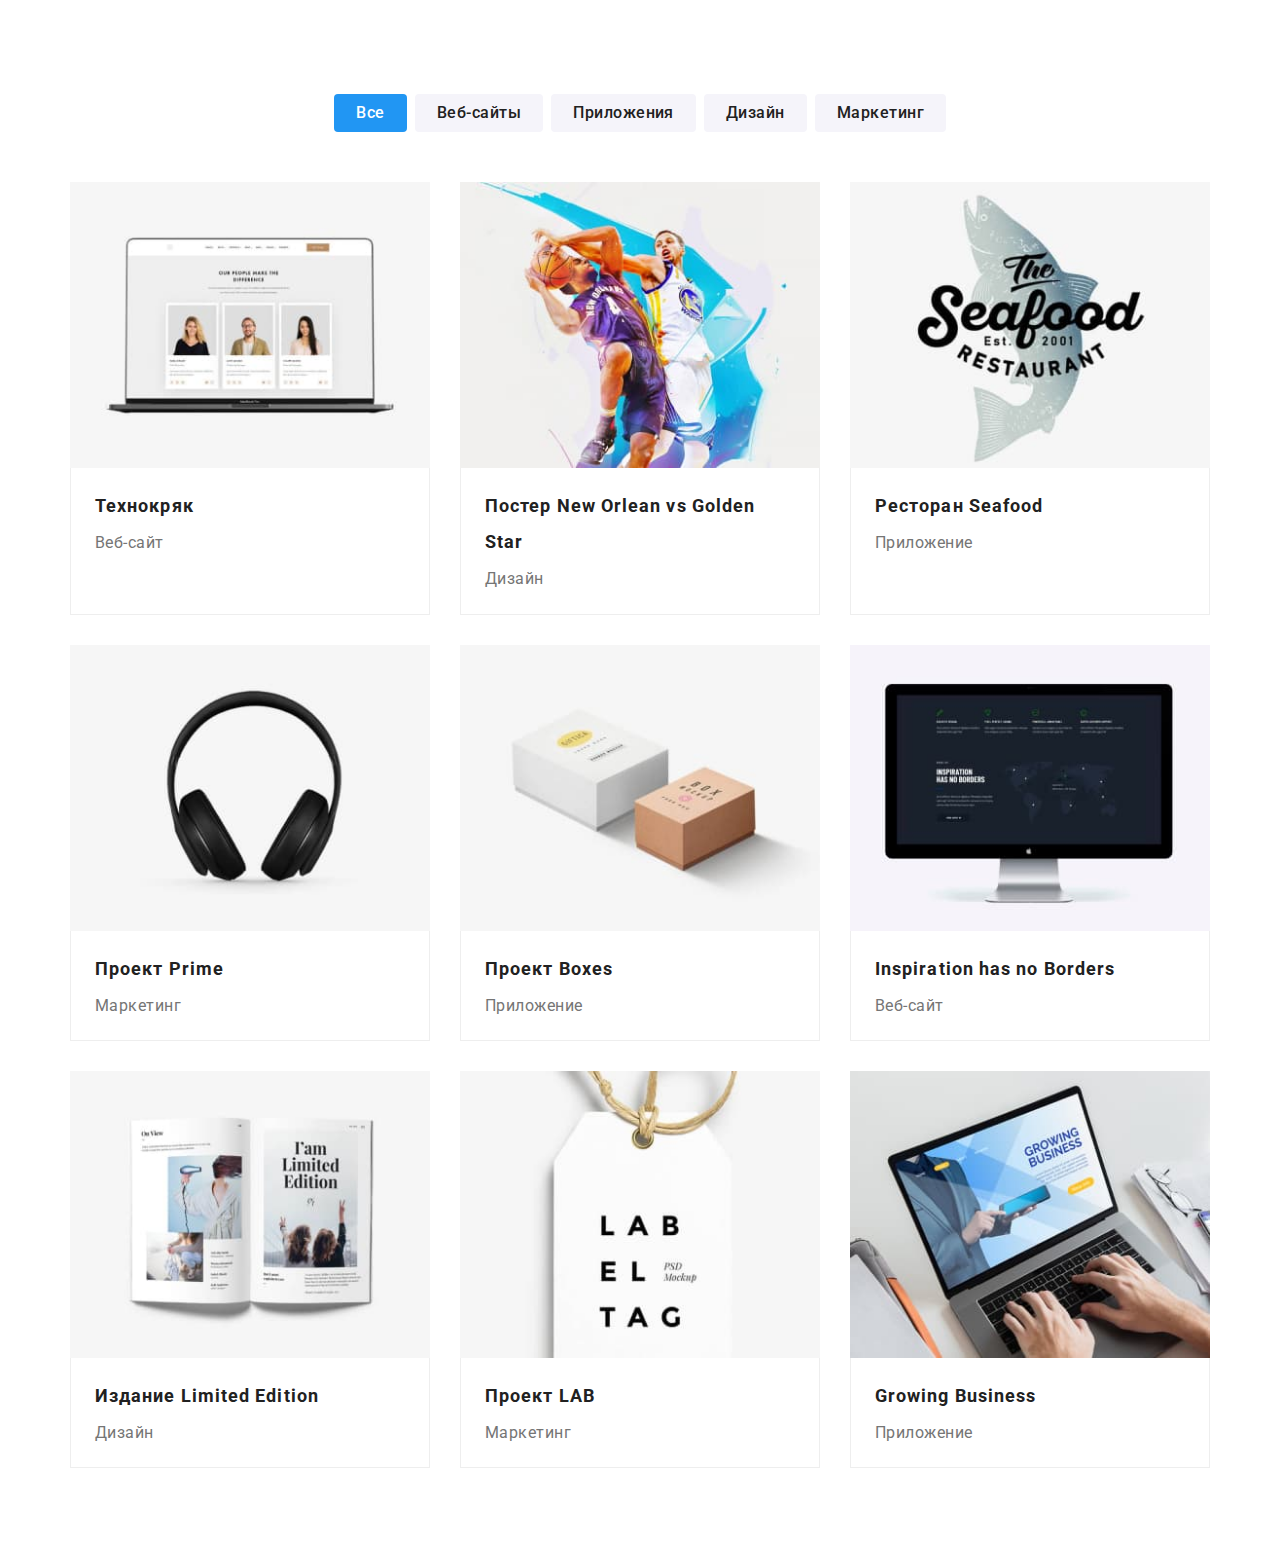
==== commit bc63aa0d: "Update portfolio.html" ====
--- a/portfolio.html
+++ b/portfolio.html
@@ -17,7 +17,7 @@
 </head>
 
 <body class="body">
-    <header class="basis">
+    <!-- <header class="basis">
         <div class="container container-flex">
             <nav class="navigation">
                 <a lang="en" href="" class="logo logo--margin">Web<span class="logo logo--dark">Studio</span></a>
@@ -39,7 +39,7 @@
             </ul>
     
         </div>
-    </header>
+    </header> -->
     <main>
         <section class="portfolio pege-section">
             <div class="container">
@@ -177,7 +177,7 @@
         </section>
 
     </main>
-<footer class="basement">
+<!-- <footer class="basement">
             <div class="container flex--bas ">
                 <div class="basement-info">
                     <a lang="en" href="" class="logo">Web<span class="logo logo--light">Studio</span></a>
@@ -223,7 +223,7 @@
                     </div>
                 </div>
             </div>
-</footer>
+</footer> -->
 </body>
         
 </html>--- a/css/main.min.css
+++ b/css/main.min.css
@@ -0,0 +1 @@
+:root{--logo-blue-color: #2196F3;--logo-black-color: #000000;--logo-white-color: #FFFFFF;--accent-color: #2196F3;--team-color: #212121;--tete-color: #757575;--white-color: #FFFFFF;--blue-color: #2196F3;--bg-hero-color: #2F303A;--bg-btn-hero-color: #188CE8;--bg-team-color: #F5F4FA;--basement-color: rgba(255, 255, 255, 0.6)}h1,h2,h3,h4,h5,p{margin:0}ul{list-style:none;margin:0;padding-left:0}button{cursor:pointer}body{margin:0;font-family:"Roboto",sans-serif;color:#e5e5e5}html{box-sizing:border-box}*,*::before,*::after{box-sizing:inherit}.list{list-style:none;margin:0;padding:0}.link{text-decoration:none}img{display:block;max-width:100%;height:auto}.visually-hidden{position:absolute;width:1px;height:1px;margin:-1px;border:0;padding:0;white-space:nowrap;clip-path:inset(100%);clip:rect(0 0 0 0);overflow:hidden}.container{width:100%;margin:0 auto;padding-left:15px;padding-right:15px}@media screen and (min-width: 480px){.container{max-width:480px}}@media screen and (min-width: 768px){.container{max-width:768px}}@media screen and (min-width: 1200px){.container{max-width:1200px}}.flex--bas{display:flex;align-items:baseline}.pege-section{padding-top:60px;padding-bottom:60px}@media screen and (min-width: 1200px){.pege-section{padding-top:94px;padding-bottom:94px}}.backdrop{position:fixed;width:100%;height:100%;top:0;background:rgba(0,0,0,.2);transition:opacity 250ms cubic-bezier(0.4, 0, 0.2, 1),visibility 250ms cubic-bezier(0.4, 0, 0.2, 1)}.backdrop.is-hidden .modal{transform:translate(-50%, -50%) scale(0)}.modal{width:450px;height:609px;background:var(--white-color);box-shadow:0px 1px 3px rgba(0,0,0,.12),0px 1px 1px rgba(0,0,0,.14),0px 2px 1px rgba(0,0,0,.2);border-radius:4px;position:absolute;top:50%;left:50%;transform:translate(-50%, -50%) scale(1);transition:transform 250ms cubic-bezier(0.4, 0, 0.2, 1);padding:40px}@media screen and (min-width: 1200px){.modal{width:528px;height:581px}}.modal-close{position:absolute;display:flex;right:8px;top:8px;width:30px;height:30px;border-radius:50%;background:rgba(0,0,0,0);align-items:center;border:1px solid rgba(0,0,0,.1);outline:rgba(0,0,0,0);cursor:pointer;transition:border-color 250ms cubic-bezier(0.4, 0, 0.2, 1)}.modal-close:hover,.modal-close:focus{border-color:var(--accent-color)}.modal-icon{transition:fill 250ms cubic-bezier(0.4, 0, 0.2, 1)}.modal-icon:hover,.modal-icon:focus{fill:var(--accent-color)}.modal-close:hover .modal-icon,.modal-close:focus .modal-icon{fill:var(--accent-color)}.is-hidden{opacity:0;visibility:hidden;pointer-events:none}.modal-title{font-weight:700;font-size:20px;line-height:1.5;letter-spacing:.03em;text-align:center;color:#212121;margin-bottom:12px}@media screen and (min-width: 1200px){.modal-title{font-weight:700;font-size:20px;line-height:1.15;letter-spacing:.03em}}.modal-input{width:370px;height:40px;border:1px solid rgba(33,33,33,.2);border-radius:4px;padding-left:41px;outline:rgba(0,0,0,0);transition:border-color 250ms cubic-bezier(0.4, 0, 0.2, 1)}.modal-input:focus{border-color:var(--accent-color)}@media screen and (min-width: 1200px){.modal-input{width:448px}}.input-icon{position:absolute;left:12px;top:50%;transform:translateY(-50%);transition:fill 250ms cubic-bezier(0.4, 0, 0.2, 1)}.modal-input:focus+.input-icon{fill:var(--accent-color)}.input-wrap{position:relative}.modal-form-user{font-size:12px;line-height:1.16;letter-spacing:.01em;color:#757575;display:block;margin-bottom:4px}.modal-field{margin-bottom:10px;display:block}.modal-field:nth-last-child(2){margin-top:20px;margin-bottom:0}.modal-field:nth-last-child(3){margin-bottom:0}.check-text{font-size:11px;line-height:1.7;letter-spacing:.03em;color:#757575;display:flex;align-items:center}.check-text span{width:16px;height:15px;border:1px solid #212121;border-radius:2px;margin-left:14px;margin-right:7px;display:flex;align-items:center;justify-content:center;transition:background-color 250ms cubic-bezier(0.4, 0, 0.2, 1)}@media screen and (min-width: 1200px){.check-text{font-size:14px;line-height:1.7;letter-spacing:.03em}}.check-icon{fill:rgba(0,0,0,0);transition:fill 250ms cubic-bezier(0.4, 0, 0.2, 1)}.modal-condition:checked+.check-text span{background-color:var(--accent-color);border:0}.modal-condition:checked+.check-text .check-icon{fill:var(--white-color)}.modal-condition:focus+.check-text span{border-color:var(--accent-color)}.modal-textarea{width:370px;height:120px;border:1px solid rgba(33,33,33,.2);border-radius:4px;padding:16px;resize:none;outline:rgba(0,0,0,0);font-size:14px;line-height:1.14;letter-spacing:.01em;color:rgba(117,117,117,.5);transition:border-color 250ms cubic-bezier(0.4, 0, 0.2, 1)}.modal-textarea:focus{border-color:var(--accent-color)}@media screen and (min-width: 1200px){.modal-textarea{width:448px}}.condition-link{color:#2196f3;transition:color 250ms cubic-bezier(0.4, 0, 0.2, 1)}.condition-link:hover,.condition-link:focus{color:var(--accent-color)}.modal-btn{display:flex;padding:10px 52px;margin:auto;margin-top:30px;transition:background 250ms cubic-bezier(0.4, 0, 0.2, 1),box-shadow 250ms cubic-bezier(0.4, 0, 0.2, 1)}.modal-btn:hover,.modal-btn:focus{background:var(--bg-btn-hero-color);box-shadow:0px 4px 4px rgba(0,0,0,.15)}.btn{width:200px;height:50px;font-family:inherit;font-weight:700;font-size:16px;line-height:1.87;letter-spacing:.06em;align-items:center;text-align:center;color:var(--white-color);background:var(--blue-color);border-radius:4px;border:0}.logo{font-family:"Raleway",sans-serif;font-weight:700;font-size:26px;line-height:1.19;letter-spacing:.03em;text-decoration:none;color:var(--logo-blue-color);transition:color 250ms cubic-bezier(0.4, 0, 0.2, 1)}.logo:hover,.logo:focus{color:var(--accent-color)}.logo--light{color:var(--logo-white-color)}.logo--dark{color:var(--logo-black-color);padding:24px 0}.logo--margin{margin-right:93px;padding:24px 0}.basis{border-bottom:1px solid #ececec}.navigation__link{font-weight:500;font-size:14px;line-height:1.14;letter-spacing:.02em;text-decoration:none;color:var(--team-color);padding-top:32px;padding-bottom:32px;display:block;transition:color 250ms cubic-bezier(0.4, 0, 0.2, 1)}.navigation__link:hover,.navigation__link:focus{color:var(--accent-color)}.navigation__list .navigation__link.current{color:var(--accent-color)}.current{color:var(--accent-color);position:relative}.current::after{position:absolute;content:"";width:100%;height:4px;border-radius:2px;background-color:var(--accent-color);display:block;bottom:-1px}.contacts__mail{font-weight:500;font-size:14px;line-height:1.14;letter-spacing:.02em;text-decoration:none;color:var(--tete-color);padding-top:32px;padding-bottom:32px;display:flex;align-items:center;transition:color 250ms cubic-bezier(0.4, 0, 0.2, 1)}.contacts__mail:hover,.contacts__mail:focus{color:var(--accent-color)}.contacts__tel{font-weight:500;font-size:14px;line-height:1.14;letter-spacing:.02em;text-decoration:none;color:var(--tete-color);padding-top:32px;padding-bottom:32px;display:flex;align-items:center;transition:color 250ms cubic-bezier(0.4, 0, 0.2, 1)}.contacts__tel:hover,.contacts__tel:focus{color:var(--accent-color)}.navigation__list{display:flex;gap:50px}.contacts__list{display:flex}.contacts__item:not(:last-child){margin-right:30px}.navigation{display:flex;margin-right:auto}.container-flex{display:flex}.contacts__icon{fill:currentColor;display:flex;align-items:center;margin-right:10px}.hero{max-width:1600px;margin:0 auto;background:var(--bg-hero-color);text-align:center;padding:200px 0;background-image:linear-gradient(rgba(47, 48, 58, 0.4), rgba(47, 48, 58, 0.4)),url(../img/hero-bg.jpg);background-repeat:no-repeat;background-position:center;background-size:cover}.hero .container{width:360px}@media screen and (min-width: 1200px){.hero .container{width:696px}}.hero__title{font-weight:900;font-size:24px;line-height:1.75;letter-spacing:.06em;text-transform:uppercase;color:var(--white-color);margin-bottom:30px}@media screen and (min-width: 1200px){.hero__title{font-weight:900;font-size:44px;line-height:1.36;letter-spacing:.06em}}.hero__btn{display:inline-block;transition:background 250ms cubic-bezier(0.4, 0, 0.2, 1)}.hero__btn:hover,.hero__btn:focus{background:var(--bg-btn-hero-color)}.accompaniment{height:120px;background:#f5f4fa;border-radius:4px;display:flex;align-items:center;justify-content:center;margin-bottom:30px}.features__list{display:flex;flex-wrap:wrap;gap:30px}.features__subject{font-weight:700;font-size:14px;line-height:1.14;letter-spacing:.03em;text-transform:uppercase;color:var(--team-color);margin-top:0;margin-bottom:10px;text-align:center}@media screen and (min-width: 768px){.features__subject{text-align:left}}.features__text{font-size:14px;line-height:1.7;letter-spacing:.03em;color:var(--tete-color)}.features__item{width:100%}@media screen and (min-width: 768px){.features__item{flex-basis:calc((100% - 60px)/2)}}@media screen and (min-width: 1200px){.features__item{flex-basis:calc((100% - 90px)/4)}}.work{padding-bottom:94px}.work__title{font-weight:700;font-size:36px;line-height:1.17;letter-spacing:.03em;text-align:center;color:var(--team-color);margin-top:0;margin-bottom:50px}.work__item{position:relative}.work__box{position:absolute;bottom:0;right:0;width:100%;height:70px;background:rgba(47,48,58,.8);display:flex;justify-content:center;align-items:center}.work__text{font-weight:700;font-size:14px;line-height:1.14;letter-spacing:.03em;text-align:center;text-transform:uppercase;color:var(--white-color)}.work__list{display:flex;gap:30px}.team{background:var(--bg-team-color)}.team-box{box-shadow:0px 1px 3px rgba(0,0,0,.12),0px 1px 1px rgba(0,0,0,.14),0px 2px 1px rgba(0,0,0,.2)}.team-list{display:flex;flex-wrap:wrap;gap:30px}@media screen and (min-width: 1200px){.team-list{margin:-15px;gap:0}}.team-title{font-weight:700;font-size:28px;line-height:1.17;letter-spacing:.03em;text-align:center;color:var(--team-color);margin-bottom:30px}@media screen and (min-width: 1200px){.team-title{margin-bottom:50px;font-weight:700;font-size:36px;line-height:1.17;letter-spacing:.03em}}.team-subject{font-weight:500;font-size:16px;line-height:1.18;letter-spacing:.03em;text-align:center;color:var(--team-color);margin-bottom:10px}.team-text{font-size:16px;line-height:1.19;letter-spacing:.03em;text-align:center;color:var(--tete-color);margin-bottom:16px}.team-item{background:var(--white-color);width:100%}@media screen and (min-width: 768px){.team-item{flex-basis:calc(50% - 30px)}}@media screen and (min-width: 1200px){.team-item{margin:15px;flex-basis:calc(25% - 30px)}}.team-box{padding:30px 0}.soc-link{width:44px;height:44px;border-radius:50%;background:#fff;display:flex;align-items:center;justify-content:center;fill:#eee;transition:background-color 250ms cubic-bezier(0.4, 0, 0.2, 1),fill 250ms cubic-bezier(0.4, 0, 0.2, 1)}.soc-link:hover,.soc-link:focus{background-color:var(--accent-color);fill:#eee}.team-soc-list{display:flex;justify-content:center;gap:10px}.soc-icon{fill:#afb1b8}.soc-link:hover .soc-icon,.soc-link:focus .soc-icon{background-color:var(--accent-color);fill:var(--white-color)}.customers__text{font-weight:700;font-size:28px;line-height:1.17;letter-spacing:.03em;text-align:center;color:#212121;margin-bottom:30px}@media screen and (min-width: 1200px){.customers__text{font-weight:700;font-size:36px;line-height:1.16;letter-spacing:.03em;margin-bottom:50px}}.customers__link{width:210px;height:92px;border-radius:4%;border:1px solid #afb1b8;display:flex;align-items:center;justify-content:center;outline:rgba(0,0,0,0);transition:border 250ms cubic-bezier(0.4, 0, 0.2, 1)}.customers__link:hover,.customers__link:focus{border:1px solid var(--accent-color)}@media screen and (min-width: 768px){.customers__link{width:226px}}@media screen and (min-width: 1200px){.customers__link{width:170px}}.customers__list{display:flex;justify-content:center;gap:30px;flex-wrap:wrap}@media screen and (min-width: 1200px){.customers__list{flex-wrap:nowrap}}@media screen and (min-width: 1200px){.customers__item{flex-basis:calc(50% - 30px)}}.customers__icon{fill:#afb1b8;transition:fill 250ms cubic-bezier(0.4, 0, 0.2, 1)}.customers__link:hover .customers__icon,.customers__link:focus .customers__icon{fill:var(--accent-color)}.basement{background:var(--bg-hero-color);padding-top:60px;padding-bottom:60px}.basement-text{font-size:14px;line-height:1.7;letter-spacing:.03em;color:var(--white-color);margin-bottom:9px;transition:color 250ms cubic-bezier(0.4, 0, 0.2, 1)}.basement-text:hover,.basement-text:focus{color:var(--accent-color)}.basement-mail{font-size:14px;line-height:1.7;letter-spacing:.03em;text-decoration:none;color:var(--basement-color);transition:color 250ms cubic-bezier(0.4, 0, 0.2, 1)}.basement-mail:hover,.basement-mail:focus{color:var(--accent-color)}.basement-tel{font-size:14px;line-height:1.7;letter-spacing:.03em;font-size:14px;line-height:1.7;letter-spacing:.03em;text-decoration:none;color:rgba(255,255,255,.6);transition:color 250ms cubic-bezier(0.4, 0, 0.2, 1)}.basement-tel:hover,.basement-tel:focus{color:var(--accent-color)}.basement-contacts{margin-top:20px}.basement-soc-text{font-size:14px;line-height:1.14;letter-spacing:.03em;text-transform:uppercase;color:#fff;margin-bottom:20px}.basement-item:not(:last-child){margin-bottom:9px}.soc-icon-link{width:44px;height:44px;border-radius:50%;background:rgba(255,255,255,.1);display:block;display:flex;align-items:center;justify-content:center;transition:background 250ms cubic-bezier(0.4, 0, 0.2, 1)}.soc-icon-link:hover,.soc-icon-link:focus{background:#2196f3}.soc-icon-link:hover .basement-soc-icon,.soc-icon-link:focus .basement-soc-icon{background:#2196f3;fill:#fff}.basement-soc-list{display:flex;justify-content:center;gap:10px}.basement-soc-icon{fill:#fff}.basement-soc{margin-left:70px}.basement-input-wrap{margin-left:auto}.basement-wrap-flex{display:flex}.basement-wrap-text{font-weight:700;font-size:14px;line-height:1.14;letter-spacing:.03em;text-transform:uppercase;color:#fff;margin-bottom:20px}.basement-input{width:358px;height:50px;border:1px solid rgba(255,255,255,.3);border-radius:4px;background-color:rgba(0,0,0,0);color:rgba(255,255,255,.6);padding:15px 16px;outline:rgba(0,0,0,0);transition:border-color 250ms cubic-bezier(0.4, 0, 0.2, 1)}.basement-input:hover,.basement-input:focus{border-color:var(--accent-color)}.basement-input::placeholder{font-size:16px;line-height:1.25;color:rgba(255,255,255,.6);transition:color 250ms cubic-bezier(0.4, 0, 0.2, 1)}.basement-input:hover::placeholder,.basement-input:focus::placeholder{color:var(--accent-color)}.basement-btn{padding:10px 32px;margin-left:12px;display:flex;transition:background 250ms cubic-bezier(0.4, 0, 0.2, 1)}.basement-btn:hover,.basement-btn:focus{background:var(--bg-btn-hero-color)}.basement-wrap-icon{fill:var(--white-color);margin-left:10px}.portfolio-pages-lists{display:flex;flex-wrap:wrap;justify-content:flex-start;gap:8px;margin-bottom:40px}@media screen and (min-width: 768px){.portfolio-pages-lists{justify-content:center;margin-bottom:30px}}@media screen and (min-width: 1200px){.portfolio-pages-lists{margin-bottom:50px}}.portfolio-example-lists{display:flex;flex-direction:column;gap:30px}@media screen and (min-width: 768px){.portfolio-example-lists{flex-direction:row;flex-wrap:wrap;justify-content:center}}.portfolio-btn-all{font-family:inherit;font-weight:500;font-size:16px;line-height:1.6;letter-spacing:.03em;text-align:center;color:var(--team-color);background:#f5f4fa;display:inline-block;padding:6px 22px;min-width:73px;border:none;border-radius:4px;transition:color 250ms cubic-bezier(0.4, 0, 0.2, 1),background 250ms cubic-bezier(0.4, 0, 0.2, 1),box-shadow 250ms cubic-bezier(0.4, 0, 0.2, 1)}.portfolio-btn-all:hover,.portfolio-btn-all:focus{color:var(--white-color);background:var(--accent-color);box-shadow:0px 3px 1px rgba(0,0,0,.1),0px 1px 2px rgba(0,0,0,.08),0px 2px 2px rgba(0,0,0,.12)}.portfolio-btn{font-family:inherit;font-weight:500;font-size:16px;line-height:1.6;letter-spacing:.03em;text-align:center;color:var(--white-color);background:var(--blue-color);display:inline-block;padding:6px 22px;min-width:73px;border:none;border-radius:4px;transition:box-shadow 250ms cubic-bezier(0.4, 0, 0.2, 1)}.portfolio-btn:hover,.portfolio-btn:focus{box-shadow:0px 3px 1px rgba(0,0,0,.1),0px 1px 2px rgba(0,0,0,.08),0px 2px 2px rgba(0,0,0,.12)}.portfolio-example-subject{font-weight:700;font-size:18px;line-height:2;letter-spacing:.06em;text-decoration:none;color:var(--team-color);margin-bottom:4px}.portfolio-example-text{font-size:16px;line-height:1.87;letter-spacing:.03em;text-decoration:none;color:var(--tete-color)}.basement-contacts{font-style:normal}.portfolio-example-item{background:var(--white-color);transition:250ms cubic-bezier(0.4, 0, 0.2, 1)}@media screen and (min-width: 768px){.portfolio-example-item{flex-basis:calc(50% - 30px)}}@media screen and (min-width: 1200px){.portfolio-example-item{flex-basis:calc(33.3333333333% - 30px)}}.portfolio-box{padding:20px 24px;border:1px solid #eee;border-top:0;flex-grow:1}.portfolio-example-link{display:flex;flex-direction:column;transition:box-shadow 250ms cubic-bezier(0.4, 0, 0.2, 1)}@media screen and (min-width: 768px){.portfolio-example-link{height:100%}}.portfolio-example-link:hover,.portfolio-example-link:focus{box-shadow:0px 1px 1px rgba(0,0,0,.12),0px 4px 4px rgba(0,0,0,.06),1px 4px 6px rgba(0,0,0,.16)}.portfolio-top-wrap{position:relative;overflow:hidden}.portfolio-top-text{position:absolute;top:0;left:0;height:100%;font-size:18px;line-height:1.55;letter-spacing:.03em;padding:63px 24px;color:var(--white-color);background:rgba(33,150,243,.9);transform:translateY(101%);transition:250ms cubic-bezier(0.4, 0, 0.2, 1);overflow:auto}.portfolio-example-link:hover .portfolio-top-text,.portfolio-example-link:focus .portfolio-top-text{transform:translateY(0%)}/*# sourceMappingURL=main.min.css.map */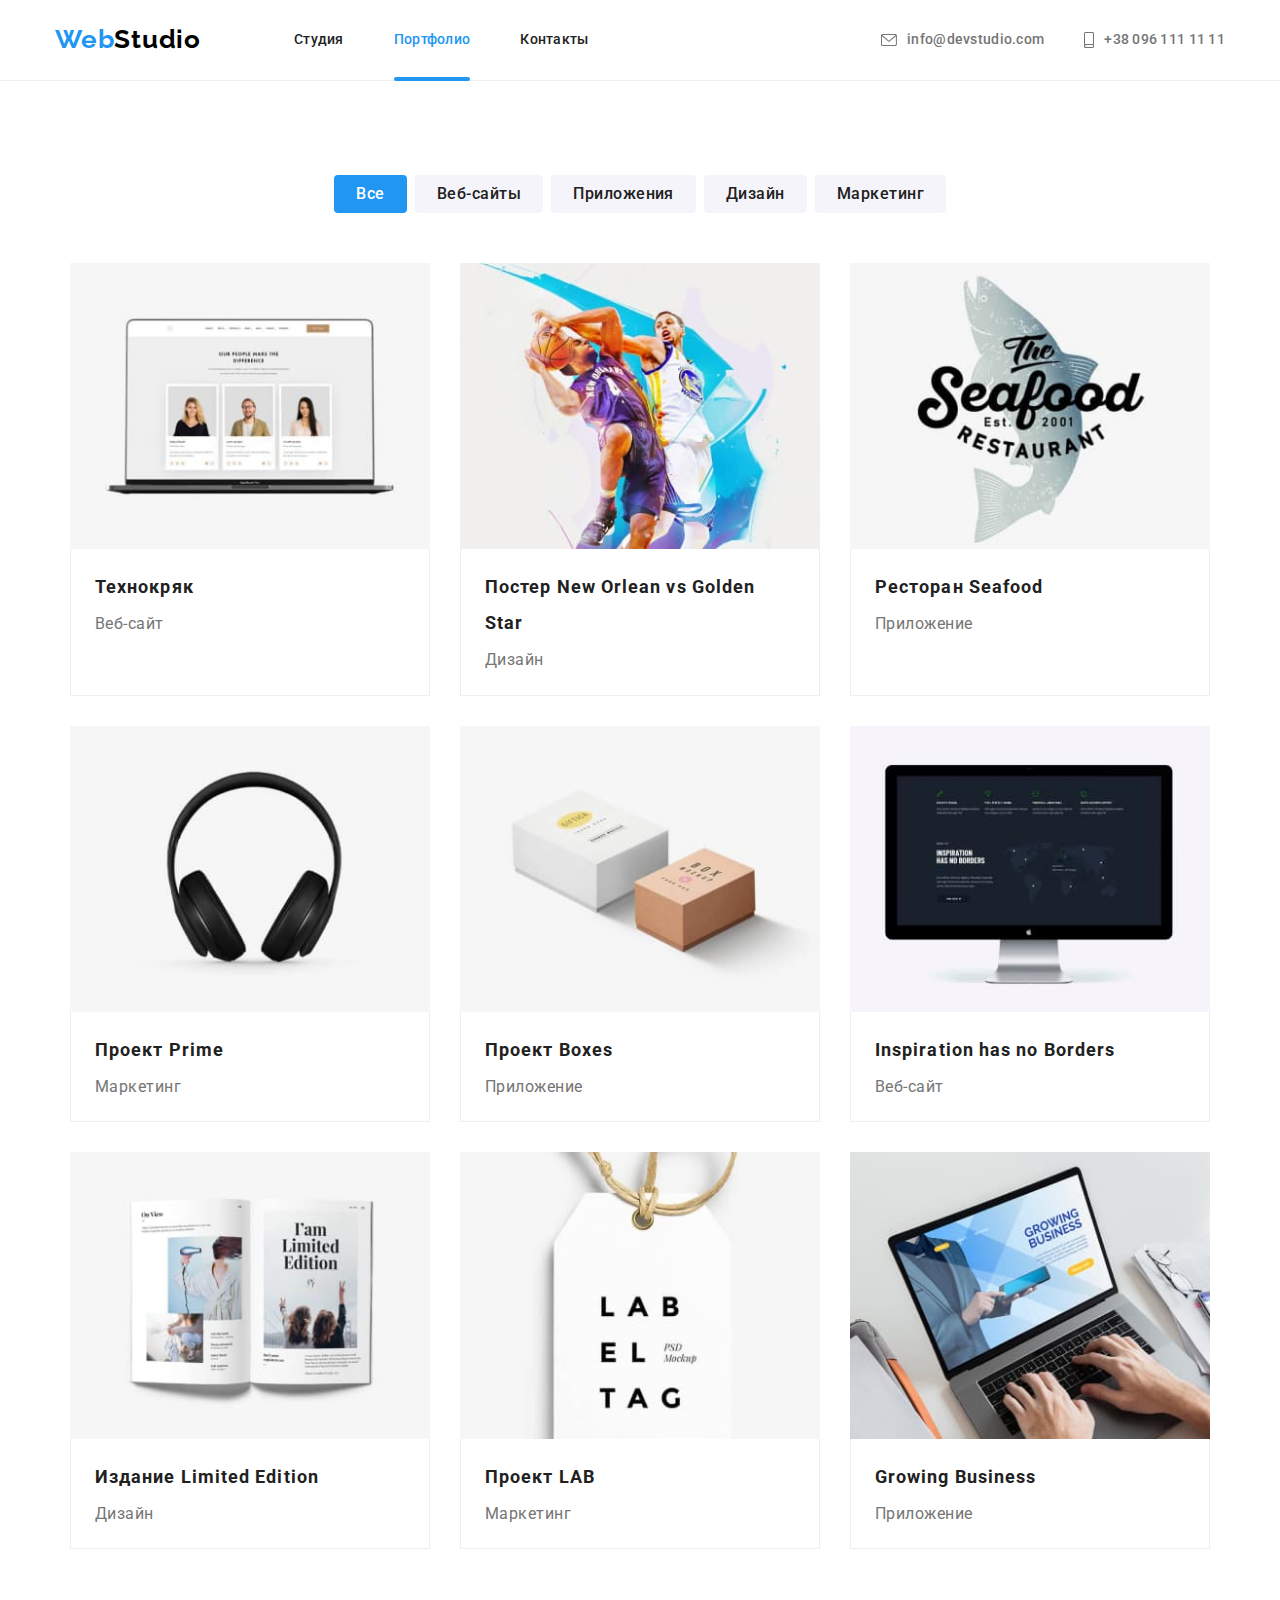
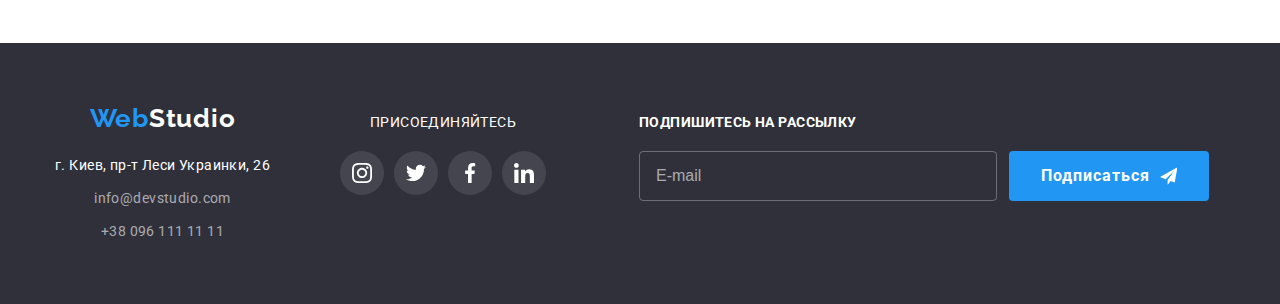
==== commit 892ab5ec: "Update portfolio.html" ====
--- a/portfolio.html
+++ b/portfolio.html
@@ -17,7 +17,7 @@
 </head>
 
 <body class="body">
-    <!-- <header class="basis">
+    <header class="basis">
         <div class="container container-flex">
             <nav class="navigation">
                 <a lang="en" href="" class="logo logo--margin">Web<span class="logo logo--dark">Studio</span></a>
@@ -31,15 +31,57 @@
                 <li class="contacts__item"><a href="mailto:info@devstudio.com" class="contacts__mail"><svg
                             class="contacts__icon" width="16" height="12">
                             <use href="./img/icons.svg/symbol-defs.svg#icon-envelope"></use>
-                        </svg>info@devstudio.com</a></li>
+                        </svg>info@devstudio.com</a>
+                </li>
                 <li class="contacts__item"><a href="tel:+380961111111" class="contacts__tel"><svg class="contacts__icon"
                             width="10" height="16">
                             <use href="./img/icons.svg/symbol-defs.svg#icon-smartphone"></use>
-                        </svg>+38 096 111 11 11</a></li>
+                        </svg>+38 096 111 11 11</a>
+                </li>
             </ul>
+            <button class="mob-button" type="button">
+                <svg class="button-menu" width="24" height="24">
+                    <use href="./img/icons.svg/symbol-defs.svg#icon-menu_24px"></use>
+                </svg>
+            </button>
+        </div>
+        <div class="mob-menu is-hidden">
+            <div class="mob-container">
+                <button type="button" class="menu-close" data-menu-close>
+                    <svg class="menu-icon" width="24" height="24">
+                        <use href="./img/icons.svg/symbol-defs.svg#icon-close-black-18dp-2-1"></use>
+                    </svg>
+                </button>
+                <div class="menu-top">
+                    <nav class="navigation-menu">
+                        <ul class="navigation-menu-list list">
+                            <li class="navigation-menu-item"><a href="./index.html" class="navigation-menu-link">Студия</a>
+                            </li>
+                            <li class="navigation-menu-item"><a href="./portfolio.html"
+                                    class="navigation-menu-link">Портфолио</a>
+                            </li>
+                            <li class="navigation-menu-item"><a href="#" class="navigation-menu-link">Контакты</a></li>
+                        </ul>
+                    </nav>
+                </div>
+                <div class="menu-bottom">
+                    <ul class="contacts-menu-list list">
+                        <li class="contacts-menu-item"><a href="tel:+380961111111" class="contacts-menu-tel link">+38 096
+                                111 11 11</a></li>
+                        <li class="contacts-menu-item"><a href="mailto:info@devstudio.com"
+                                class="contacts-menu-mail link">info@devstudio.com</a></li>
+                    </ul>
+                    <ul class="soc-menu list">
+                        <li class="soc-menu-item"><a href="#" class="social link">Instagram</a></li>
+                        <li class="soc-menu-item"><a href="#" class="social link">Twitter</a></li>
+                        <li class="soc-menu-item"><a href="#" class="social link">Facebook</a></li>
+                        <li class="soc-menu-item"><a href="#" class="social link">LinkedIn</a></li>
+                    </ul>
+                </div>
     
+            </div>
         </div>
-    </header> -->
+    </header>
     <main>
         <section class="portfolio pege-section">
             <div class="container">
@@ -177,7 +219,7 @@
         </section>
 
     </main>
-<!-- <footer class="basement">
+<footer class="basement">
             <div class="container flex--bas ">
                 <div class="basement-info">
                     <a lang="en" href="" class="logo">Web<span class="logo logo--light">Studio</span></a>
@@ -223,7 +265,8 @@
                     </div>
                 </div>
             </div>
-</footer> -->
+</footer>
+<script src="./js/menu.js"></script>
 </body>
         
 </html>--- a/css/main.min.css
+++ b/css/main.min.css
@@ -1 +1 @@
-:root{--logo-blue-color: #2196F3;--logo-black-color: #000000;--logo-white-color: #FFFFFF;--accent-color: #2196F3;--team-color: #212121;--tete-color: #757575;--white-color: #FFFFFF;--blue-color: #2196F3;--bg-hero-color: #2F303A;--bg-btn-hero-color: #188CE8;--bg-team-color: #F5F4FA;--basement-color: rgba(255, 255, 255, 0.6)}h1,h2,h3,h4,h5,p{margin:0}ul{list-style:none;margin:0;padding-left:0}button{cursor:pointer}body{margin:0;font-family:"Roboto",sans-serif;color:#e5e5e5}html{box-sizing:border-box}*,*::before,*::after{box-sizing:inherit}.list{list-style:none;margin:0;padding:0}.link{text-decoration:none}img{display:block;max-width:100%;height:auto}.visually-hidden{position:absolute;width:1px;height:1px;margin:-1px;border:0;padding:0;white-space:nowrap;clip-path:inset(100%);clip:rect(0 0 0 0);overflow:hidden}.container{width:100%;margin:0 auto;padding-left:15px;padding-right:15px}@media screen and (min-width: 480px){.container{max-width:480px}}@media screen and (min-width: 768px){.container{max-width:768px}}@media screen and (min-width: 1200px){.container{max-width:1200px}}.flex--bas{display:flex;align-items:baseline}.pege-section{padding-top:60px;padding-bottom:60px}@media screen and (min-width: 1200px){.pege-section{padding-top:94px;padding-bottom:94px}}.backdrop{position:fixed;width:100%;height:100%;top:0;background:rgba(0,0,0,.2);transition:opacity 250ms cubic-bezier(0.4, 0, 0.2, 1),visibility 250ms cubic-bezier(0.4, 0, 0.2, 1)}.backdrop.is-hidden .modal{transform:translate(-50%, -50%) scale(0)}.modal{width:450px;height:609px;background:var(--white-color);box-shadow:0px 1px 3px rgba(0,0,0,.12),0px 1px 1px rgba(0,0,0,.14),0px 2px 1px rgba(0,0,0,.2);border-radius:4px;position:absolute;top:50%;left:50%;transform:translate(-50%, -50%) scale(1);transition:transform 250ms cubic-bezier(0.4, 0, 0.2, 1);padding:40px}@media screen and (min-width: 1200px){.modal{width:528px;height:581px}}.modal-close{position:absolute;display:flex;right:8px;top:8px;width:30px;height:30px;border-radius:50%;background:rgba(0,0,0,0);align-items:center;border:1px solid rgba(0,0,0,.1);outline:rgba(0,0,0,0);cursor:pointer;transition:border-color 250ms cubic-bezier(0.4, 0, 0.2, 1)}.modal-close:hover,.modal-close:focus{border-color:var(--accent-color)}.modal-icon{transition:fill 250ms cubic-bezier(0.4, 0, 0.2, 1)}.modal-icon:hover,.modal-icon:focus{fill:var(--accent-color)}.modal-close:hover .modal-icon,.modal-close:focus .modal-icon{fill:var(--accent-color)}.is-hidden{opacity:0;visibility:hidden;pointer-events:none}.modal-title{font-weight:700;font-size:20px;line-height:1.5;letter-spacing:.03em;text-align:center;color:#212121;margin-bottom:12px}@media screen and (min-width: 1200px){.modal-title{font-weight:700;font-size:20px;line-height:1.15;letter-spacing:.03em}}.modal-input{width:370px;height:40px;border:1px solid rgba(33,33,33,.2);border-radius:4px;padding-left:41px;outline:rgba(0,0,0,0);transition:border-color 250ms cubic-bezier(0.4, 0, 0.2, 1)}.modal-input:focus{border-color:var(--accent-color)}@media screen and (min-width: 1200px){.modal-input{width:448px}}.input-icon{position:absolute;left:12px;top:50%;transform:translateY(-50%);transition:fill 250ms cubic-bezier(0.4, 0, 0.2, 1)}.modal-input:focus+.input-icon{fill:var(--accent-color)}.input-wrap{position:relative}.modal-form-user{font-size:12px;line-height:1.16;letter-spacing:.01em;color:#757575;display:block;margin-bottom:4px}.modal-field{margin-bottom:10px;display:block}.modal-field:nth-last-child(2){margin-top:20px;margin-bottom:0}.modal-field:nth-last-child(3){margin-bottom:0}.check-text{font-size:11px;line-height:1.7;letter-spacing:.03em;color:#757575;display:flex;align-items:center}.check-text span{width:16px;height:15px;border:1px solid #212121;border-radius:2px;margin-left:14px;margin-right:7px;display:flex;align-items:center;justify-content:center;transition:background-color 250ms cubic-bezier(0.4, 0, 0.2, 1)}@media screen and (min-width: 1200px){.check-text{font-size:14px;line-height:1.7;letter-spacing:.03em}}.check-icon{fill:rgba(0,0,0,0);transition:fill 250ms cubic-bezier(0.4, 0, 0.2, 1)}.modal-condition:checked+.check-text span{background-color:var(--accent-color);border:0}.modal-condition:checked+.check-text .check-icon{fill:var(--white-color)}.modal-condition:focus+.check-text span{border-color:var(--accent-color)}.modal-textarea{width:370px;height:120px;border:1px solid rgba(33,33,33,.2);border-radius:4px;padding:16px;resize:none;outline:rgba(0,0,0,0);font-size:14px;line-height:1.14;letter-spacing:.01em;color:rgba(117,117,117,.5);transition:border-color 250ms cubic-bezier(0.4, 0, 0.2, 1)}.modal-textarea:focus{border-color:var(--accent-color)}@media screen and (min-width: 1200px){.modal-textarea{width:448px}}.condition-link{color:#2196f3;transition:color 250ms cubic-bezier(0.4, 0, 0.2, 1)}.condition-link:hover,.condition-link:focus{color:var(--accent-color)}.modal-btn{display:flex;padding:10px 52px;margin:auto;margin-top:30px;transition:background 250ms cubic-bezier(0.4, 0, 0.2, 1),box-shadow 250ms cubic-bezier(0.4, 0, 0.2, 1)}.modal-btn:hover,.modal-btn:focus{background:var(--bg-btn-hero-color);box-shadow:0px 4px 4px rgba(0,0,0,.15)}.btn{width:200px;height:50px;font-family:inherit;font-weight:700;font-size:16px;line-height:1.87;letter-spacing:.06em;align-items:center;text-align:center;color:var(--white-color);background:var(--blue-color);border-radius:4px;border:0}.logo{font-family:"Raleway",sans-serif;font-weight:700;font-size:26px;line-height:1.19;letter-spacing:.03em;text-decoration:none;color:var(--logo-blue-color);transition:color 250ms cubic-bezier(0.4, 0, 0.2, 1)}.logo:hover,.logo:focus{color:var(--accent-color)}.logo--light{color:var(--logo-white-color)}.logo--dark{color:var(--logo-black-color);padding:24px 0}.logo--margin{margin-right:93px;padding:24px 0}.basis{border-bottom:1px solid #ececec}.navigation__link{font-weight:500;font-size:14px;line-height:1.14;letter-spacing:.02em;text-decoration:none;color:var(--team-color);padding-top:32px;padding-bottom:32px;display:block;transition:color 250ms cubic-bezier(0.4, 0, 0.2, 1)}.navigation__link:hover,.navigation__link:focus{color:var(--accent-color)}.navigation__list .navigation__link.current{color:var(--accent-color)}.current{color:var(--accent-color);position:relative}.current::after{position:absolute;content:"";width:100%;height:4px;border-radius:2px;background-color:var(--accent-color);display:block;bottom:-1px}.contacts__mail{font-weight:500;font-size:14px;line-height:1.14;letter-spacing:.02em;text-decoration:none;color:var(--tete-color);padding-top:32px;padding-bottom:32px;display:flex;align-items:center;transition:color 250ms cubic-bezier(0.4, 0, 0.2, 1)}.contacts__mail:hover,.contacts__mail:focus{color:var(--accent-color)}.contacts__tel{font-weight:500;font-size:14px;line-height:1.14;letter-spacing:.02em;text-decoration:none;color:var(--tete-color);padding-top:32px;padding-bottom:32px;display:flex;align-items:center;transition:color 250ms cubic-bezier(0.4, 0, 0.2, 1)}.contacts__tel:hover,.contacts__tel:focus{color:var(--accent-color)}.navigation__list{display:flex;gap:50px}.contacts__list{display:flex}.contacts__item:not(:last-child){margin-right:30px}.navigation{display:flex;margin-right:auto}.container-flex{display:flex}.contacts__icon{fill:currentColor;display:flex;align-items:center;margin-right:10px}.hero{max-width:1600px;margin:0 auto;background:var(--bg-hero-color);text-align:center;padding:200px 0;background-image:linear-gradient(rgba(47, 48, 58, 0.4), rgba(47, 48, 58, 0.4)),url(../img/hero-bg.jpg);background-repeat:no-repeat;background-position:center;background-size:cover}.hero .container{width:360px}@media screen and (min-width: 1200px){.hero .container{width:696px}}.hero__title{font-weight:900;font-size:24px;line-height:1.75;letter-spacing:.06em;text-transform:uppercase;color:var(--white-color);margin-bottom:30px}@media screen and (min-width: 1200px){.hero__title{font-weight:900;font-size:44px;line-height:1.36;letter-spacing:.06em}}.hero__btn{display:inline-block;transition:background 250ms cubic-bezier(0.4, 0, 0.2, 1)}.hero__btn:hover,.hero__btn:focus{background:var(--bg-btn-hero-color)}.accompaniment{height:120px;background:#f5f4fa;border-radius:4px;display:flex;align-items:center;justify-content:center;margin-bottom:30px}.features__list{display:flex;flex-wrap:wrap;gap:30px}.features__subject{font-weight:700;font-size:14px;line-height:1.14;letter-spacing:.03em;text-transform:uppercase;color:var(--team-color);margin-top:0;margin-bottom:10px;text-align:center}@media screen and (min-width: 768px){.features__subject{text-align:left}}.features__text{font-size:14px;line-height:1.7;letter-spacing:.03em;color:var(--tete-color)}.features__item{width:100%}@media screen and (min-width: 768px){.features__item{flex-basis:calc((100% - 60px)/2)}}@media screen and (min-width: 1200px){.features__item{flex-basis:calc((100% - 90px)/4)}}.work{padding-bottom:94px}.work__title{font-weight:700;font-size:36px;line-height:1.17;letter-spacing:.03em;text-align:center;color:var(--team-color);margin-top:0;margin-bottom:50px}.work__item{position:relative}.work__box{position:absolute;bottom:0;right:0;width:100%;height:70px;background:rgba(47,48,58,.8);display:flex;justify-content:center;align-items:center}.work__text{font-weight:700;font-size:14px;line-height:1.14;letter-spacing:.03em;text-align:center;text-transform:uppercase;color:var(--white-color)}.work__list{display:flex;gap:30px}.team{background:var(--bg-team-color)}.team-box{box-shadow:0px 1px 3px rgba(0,0,0,.12),0px 1px 1px rgba(0,0,0,.14),0px 2px 1px rgba(0,0,0,.2)}.team-list{display:flex;flex-wrap:wrap;gap:30px}@media screen and (min-width: 1200px){.team-list{margin:-15px;gap:0}}.team-title{font-weight:700;font-size:28px;line-height:1.17;letter-spacing:.03em;text-align:center;color:var(--team-color);margin-bottom:30px}@media screen and (min-width: 1200px){.team-title{margin-bottom:50px;font-weight:700;font-size:36px;line-height:1.17;letter-spacing:.03em}}.team-subject{font-weight:500;font-size:16px;line-height:1.18;letter-spacing:.03em;text-align:center;color:var(--team-color);margin-bottom:10px}.team-text{font-size:16px;line-height:1.19;letter-spacing:.03em;text-align:center;color:var(--tete-color);margin-bottom:16px}.team-item{background:var(--white-color);width:100%}@media screen and (min-width: 768px){.team-item{flex-basis:calc(50% - 30px)}}@media screen and (min-width: 1200px){.team-item{margin:15px;flex-basis:calc(25% - 30px)}}.team-box{padding:30px 0}.soc-link{width:44px;height:44px;border-radius:50%;background:#fff;display:flex;align-items:center;justify-content:center;fill:#eee;transition:background-color 250ms cubic-bezier(0.4, 0, 0.2, 1),fill 250ms cubic-bezier(0.4, 0, 0.2, 1)}.soc-link:hover,.soc-link:focus{background-color:var(--accent-color);fill:#eee}.team-soc-list{display:flex;justify-content:center;gap:10px}.soc-icon{fill:#afb1b8}.soc-link:hover .soc-icon,.soc-link:focus .soc-icon{background-color:var(--accent-color);fill:var(--white-color)}.customers__text{font-weight:700;font-size:28px;line-height:1.17;letter-spacing:.03em;text-align:center;color:#212121;margin-bottom:30px}@media screen and (min-width: 1200px){.customers__text{font-weight:700;font-size:36px;line-height:1.16;letter-spacing:.03em;margin-bottom:50px}}.customers__link{width:210px;height:92px;border-radius:4%;border:1px solid #afb1b8;display:flex;align-items:center;justify-content:center;outline:rgba(0,0,0,0);transition:border 250ms cubic-bezier(0.4, 0, 0.2, 1)}.customers__link:hover,.customers__link:focus{border:1px solid var(--accent-color)}@media screen and (min-width: 768px){.customers__link{width:226px}}@media screen and (min-width: 1200px){.customers__link{width:170px}}.customers__list{display:flex;justify-content:center;gap:30px;flex-wrap:wrap}@media screen and (min-width: 1200px){.customers__list{flex-wrap:nowrap}}@media screen and (min-width: 1200px){.customers__item{flex-basis:calc(50% - 30px)}}.customers__icon{fill:#afb1b8;transition:fill 250ms cubic-bezier(0.4, 0, 0.2, 1)}.customers__link:hover .customers__icon,.customers__link:focus .customers__icon{fill:var(--accent-color)}.basement{background:var(--bg-hero-color);padding-top:60px;padding-bottom:60px}.basement-text{font-size:14px;line-height:1.7;letter-spacing:.03em;color:var(--white-color);margin-bottom:9px;transition:color 250ms cubic-bezier(0.4, 0, 0.2, 1)}.basement-text:hover,.basement-text:focus{color:var(--accent-color)}.basement-mail{font-size:14px;line-height:1.7;letter-spacing:.03em;text-decoration:none;color:var(--basement-color);transition:color 250ms cubic-bezier(0.4, 0, 0.2, 1)}.basement-mail:hover,.basement-mail:focus{color:var(--accent-color)}.basement-tel{font-size:14px;line-height:1.7;letter-spacing:.03em;font-size:14px;line-height:1.7;letter-spacing:.03em;text-decoration:none;color:rgba(255,255,255,.6);transition:color 250ms cubic-bezier(0.4, 0, 0.2, 1)}.basement-tel:hover,.basement-tel:focus{color:var(--accent-color)}.basement-contacts{margin-top:20px}.basement-soc-text{font-size:14px;line-height:1.14;letter-spacing:.03em;text-transform:uppercase;color:#fff;margin-bottom:20px}.basement-item:not(:last-child){margin-bottom:9px}.soc-icon-link{width:44px;height:44px;border-radius:50%;background:rgba(255,255,255,.1);display:block;display:flex;align-items:center;justify-content:center;transition:background 250ms cubic-bezier(0.4, 0, 0.2, 1)}.soc-icon-link:hover,.soc-icon-link:focus{background:#2196f3}.soc-icon-link:hover .basement-soc-icon,.soc-icon-link:focus .basement-soc-icon{background:#2196f3;fill:#fff}.basement-soc-list{display:flex;justify-content:center;gap:10px}.basement-soc-icon{fill:#fff}.basement-soc{margin-left:70px}.basement-input-wrap{margin-left:auto}.basement-wrap-flex{display:flex}.basement-wrap-text{font-weight:700;font-size:14px;line-height:1.14;letter-spacing:.03em;text-transform:uppercase;color:#fff;margin-bottom:20px}.basement-input{width:358px;height:50px;border:1px solid rgba(255,255,255,.3);border-radius:4px;background-color:rgba(0,0,0,0);color:rgba(255,255,255,.6);padding:15px 16px;outline:rgba(0,0,0,0);transition:border-color 250ms cubic-bezier(0.4, 0, 0.2, 1)}.basement-input:hover,.basement-input:focus{border-color:var(--accent-color)}.basement-input::placeholder{font-size:16px;line-height:1.25;color:rgba(255,255,255,.6);transition:color 250ms cubic-bezier(0.4, 0, 0.2, 1)}.basement-input:hover::placeholder,.basement-input:focus::placeholder{color:var(--accent-color)}.basement-btn{padding:10px 32px;margin-left:12px;display:flex;transition:background 250ms cubic-bezier(0.4, 0, 0.2, 1)}.basement-btn:hover,.basement-btn:focus{background:var(--bg-btn-hero-color)}.basement-wrap-icon{fill:var(--white-color);margin-left:10px}.portfolio-pages-lists{display:flex;flex-wrap:wrap;justify-content:flex-start;gap:8px;margin-bottom:40px}@media screen and (min-width: 768px){.portfolio-pages-lists{justify-content:center;margin-bottom:30px}}@media screen and (min-width: 1200px){.portfolio-pages-lists{margin-bottom:50px}}.portfolio-example-lists{display:flex;flex-direction:column;gap:30px}@media screen and (min-width: 768px){.portfolio-example-lists{flex-direction:row;flex-wrap:wrap;justify-content:center}}.portfolio-btn-all{font-family:inherit;font-weight:500;font-size:16px;line-height:1.6;letter-spacing:.03em;text-align:center;color:var(--team-color);background:#f5f4fa;display:inline-block;padding:6px 22px;min-width:73px;border:none;border-radius:4px;transition:color 250ms cubic-bezier(0.4, 0, 0.2, 1),background 250ms cubic-bezier(0.4, 0, 0.2, 1),box-shadow 250ms cubic-bezier(0.4, 0, 0.2, 1)}.portfolio-btn-all:hover,.portfolio-btn-all:focus{color:var(--white-color);background:var(--accent-color);box-shadow:0px 3px 1px rgba(0,0,0,.1),0px 1px 2px rgba(0,0,0,.08),0px 2px 2px rgba(0,0,0,.12)}.portfolio-btn{font-family:inherit;font-weight:500;font-size:16px;line-height:1.6;letter-spacing:.03em;text-align:center;color:var(--white-color);background:var(--blue-color);display:inline-block;padding:6px 22px;min-width:73px;border:none;border-radius:4px;transition:box-shadow 250ms cubic-bezier(0.4, 0, 0.2, 1)}.portfolio-btn:hover,.portfolio-btn:focus{box-shadow:0px 3px 1px rgba(0,0,0,.1),0px 1px 2px rgba(0,0,0,.08),0px 2px 2px rgba(0,0,0,.12)}.portfolio-example-subject{font-weight:700;font-size:18px;line-height:2;letter-spacing:.06em;text-decoration:none;color:var(--team-color);margin-bottom:4px}.portfolio-example-text{font-size:16px;line-height:1.87;letter-spacing:.03em;text-decoration:none;color:var(--tete-color)}.basement-contacts{font-style:normal}.portfolio-example-item{background:var(--white-color);transition:250ms cubic-bezier(0.4, 0, 0.2, 1)}@media screen and (min-width: 768px){.portfolio-example-item{flex-basis:calc(50% - 30px)}}@media screen and (min-width: 1200px){.portfolio-example-item{flex-basis:calc(33.3333333333% - 30px)}}.portfolio-box{padding:20px 24px;border:1px solid #eee;border-top:0;flex-grow:1}.portfolio-example-link{display:flex;flex-direction:column;transition:box-shadow 250ms cubic-bezier(0.4, 0, 0.2, 1)}@media screen and (min-width: 768px){.portfolio-example-link{height:100%}}.portfolio-example-link:hover,.portfolio-example-link:focus{box-shadow:0px 1px 1px rgba(0,0,0,.12),0px 4px 4px rgba(0,0,0,.06),1px 4px 6px rgba(0,0,0,.16)}.portfolio-top-wrap{position:relative;overflow:hidden}.portfolio-top-text{position:absolute;top:0;left:0;height:100%;font-size:18px;line-height:1.55;letter-spacing:.03em;padding:63px 24px;color:var(--white-color);background:rgba(33,150,243,.9);transform:translateY(101%);transition:250ms cubic-bezier(0.4, 0, 0.2, 1);overflow:auto}.portfolio-example-link:hover .portfolio-top-text,.portfolio-example-link:focus .portfolio-top-text{transform:translateY(0%)}/*# sourceMappingURL=main.min.css.map */+:root{--logo-blue-color: #2196F3;--logo-black-color: #000000;--logo-white-color: #FFFFFF;--accent-color: #2196F3;--team-color: #212121;--tete-color: #757575;--white-color: #FFFFFF;--blue-color: #2196F3;--bg-hero-color: #2F303A;--bg-btn-hero-color: #188CE8;--bg-team-color: #F5F4FA;--basement-color: rgba(255, 255, 255, 0.6)}h1,h2,h3,h4,h5,p{margin:0}ul{list-style:none;margin:0;padding-left:0}button{cursor:pointer}body{margin:0;font-family:"Roboto",sans-serif;color:#e5e5e5}html{box-sizing:border-box}*,*::before,*::after{box-sizing:inherit}.list{list-style:none;margin:0;padding:0}.link{text-decoration:none}img{display:block;max-width:100%;height:auto}.visually-hidden{position:absolute;width:1px;height:1px;margin:-1px;border:0;padding:0;white-space:nowrap;clip-path:inset(100%);clip:rect(0 0 0 0);overflow:hidden}.container{width:100%;margin:0 auto;padding-left:15px;padding-right:15px}@media screen and (min-width: 480px){.container{max-width:480px}}@media screen and (min-width: 768px){.container{max-width:768px}}@media screen and (min-width: 1200px){.container{max-width:1200px}}.flex--bas{flex-wrap:wrap;align-items:baseline}@media screen and (min-width: 768px){.flex--bas{display:flex}}.pege-section{padding-top:60px;padding-bottom:60px}@media screen and (min-width: 1200px){.pege-section{padding-top:94px;padding-bottom:94px}}.backdrop{position:fixed;width:100%;height:100%;top:0;background:rgba(0,0,0,.2);transition:opacity 250ms cubic-bezier(0.4, 0, 0.2, 1),visibility 250ms cubic-bezier(0.4, 0, 0.2, 1)}.backdrop.is-hidden .modal{transform:translate(-50%, -50%) scale(0)}.modal{width:450px;height:609px;background:var(--white-color);box-shadow:0px 1px 3px rgba(0,0,0,.12),0px 1px 1px rgba(0,0,0,.14),0px 2px 1px rgba(0,0,0,.2);border-radius:4px;position:absolute;top:50%;left:50%;transform:translate(-50%, -50%) scale(1);transition:transform 250ms cubic-bezier(0.4, 0, 0.2, 1);padding:40px}@media screen and (min-width: 1200px){.modal{width:528px;height:581px}}.modal-close{position:absolute;display:flex;right:8px;top:8px;width:30px;height:30px;border-radius:50%;background:rgba(0,0,0,0);align-items:center;border:1px solid rgba(0,0,0,.1);outline:rgba(0,0,0,0);cursor:pointer;transition:border-color 250ms cubic-bezier(0.4, 0, 0.2, 1)}.modal-close:hover,.modal-close:focus{border-color:var(--accent-color)}.modal-icon{transition:fill 250ms cubic-bezier(0.4, 0, 0.2, 1)}.modal-icon:hover,.modal-icon:focus{fill:var(--accent-color)}.modal-close:hover .modal-icon,.modal-close:focus .modal-icon{fill:var(--accent-color)}.is-hidden{opacity:0;visibility:hidden;pointer-events:none}.modal-title{font-weight:700;font-size:20px;line-height:1.5;letter-spacing:.03em;text-align:center;color:#212121;margin-bottom:12px}@media screen and (min-width: 1200px){.modal-title{font-weight:700;font-size:20px;line-height:1.15;letter-spacing:.03em}}.modal-input{width:370px;height:40px;border:1px solid rgba(33,33,33,.2);border-radius:4px;padding-left:41px;outline:rgba(0,0,0,0);transition:border-color 250ms cubic-bezier(0.4, 0, 0.2, 1)}.modal-input:focus{border-color:var(--accent-color)}@media screen and (min-width: 1200px){.modal-input{width:448px}}.input-icon{position:absolute;left:12px;top:50%;transform:translateY(-50%);transition:fill 250ms cubic-bezier(0.4, 0, 0.2, 1)}.modal-input:focus+.input-icon{fill:var(--accent-color)}.input-wrap{position:relative}.modal-form-user{font-size:12px;line-height:1.16;letter-spacing:.01em;color:#757575;display:block;margin-bottom:4px}.modal-field{margin-bottom:10px;display:block}.modal-field:nth-last-child(2){margin-top:20px;margin-bottom:0}.modal-field:nth-last-child(3){margin-bottom:0}.check-text{font-size:11px;line-height:1.7;letter-spacing:.03em;color:#757575;display:flex;align-items:center}.check-text span{width:16px;height:15px;border:1px solid #212121;border-radius:2px;margin-left:14px;margin-right:7px;display:flex;align-items:center;justify-content:center;transition:background-color 250ms cubic-bezier(0.4, 0, 0.2, 1)}@media screen and (min-width: 1200px){.check-text{font-size:14px;line-height:1.7;letter-spacing:.03em}}.check-icon{fill:rgba(0,0,0,0);transition:fill 250ms cubic-bezier(0.4, 0, 0.2, 1)}.modal-condition:checked+.check-text span{background-color:var(--accent-color);border:0}.modal-condition:checked+.check-text .check-icon{fill:var(--white-color)}.modal-condition:focus+.check-text span{border-color:var(--accent-color)}.modal-textarea{width:370px;height:120px;border:1px solid rgba(33,33,33,.2);border-radius:4px;padding:16px;resize:none;outline:rgba(0,0,0,0);font-size:14px;line-height:1.14;letter-spacing:.01em;color:rgba(117,117,117,.5);transition:border-color 250ms cubic-bezier(0.4, 0, 0.2, 1)}.modal-textarea:focus{border-color:var(--accent-color)}@media screen and (min-width: 1200px){.modal-textarea{width:448px}}.condition-link{color:#2196f3;transition:color 250ms cubic-bezier(0.4, 0, 0.2, 1)}.condition-link:hover,.condition-link:focus{color:var(--accent-color)}.modal-btn{display:flex;padding:10px 52px;margin:auto;margin-top:30px;transition:background 250ms cubic-bezier(0.4, 0, 0.2, 1),box-shadow 250ms cubic-bezier(0.4, 0, 0.2, 1)}.modal-btn:hover,.modal-btn:focus{background:var(--bg-btn-hero-color);box-shadow:0px 4px 4px rgba(0,0,0,.15)}.btn{width:200px;height:50px;font-family:inherit;font-weight:700;font-size:16px;line-height:1.87;letter-spacing:.06em;align-items:center;text-align:center;color:var(--white-color);background:var(--blue-color);border-radius:4px;border:0}.logo{font-family:"Raleway",sans-serif;font-weight:700;font-size:24px;line-height:1.16;letter-spacing:.03em;text-decoration:none;color:var(--logo-blue-color);transition:color 250ms cubic-bezier(0.4, 0, 0.2, 1)}@media screen and (min-width: 1200px){.logo{font-weight:700;font-size:26px;line-height:1.19;letter-spacing:.03em}}.logo:hover,.logo:focus{color:var(--accent-color)}.logo--light{color:var(--logo-white-color)}.logo--dark{color:var(--logo-black-color);padding:24px 0}.logo--margin{margin-right:88px;padding:24px 0}@media screen and (min-width: 1200px){.logo--margin{margin-right:93px}}.basis{border-bottom:1px solid #ececec}.navigation__link{font-weight:500;font-size:14px;line-height:1.14;letter-spacing:.02em;text-decoration:none;color:var(--team-color);padding-top:32px;padding-bottom:32px;display:block;transition:color 250ms cubic-bezier(0.4, 0, 0.2, 1)}.navigation__link:hover,.navigation__link:focus{color:var(--accent-color)}.navigation__list .navigation__link.current{color:var(--accent-color)}.current{color:var(--accent-color);position:relative}.current::after{position:absolute;content:"";width:100%;height:4px;border-radius:2px;background-color:var(--accent-color);display:block;bottom:-1px}.contacts__mail{font-weight:500;font-size:14px;line-height:1.14;letter-spacing:.02em;text-decoration:none;color:var(--tete-color);padding-top:32px;padding-bottom:32px;display:flex;align-items:center;transition:color 250ms cubic-bezier(0.4, 0, 0.2, 1)}@media screen and (min-width: 768px){.contacts__mail{font-weight:500;font-size:12px;line-height:1.16;letter-spacing:.02em;padding-top:21px;padding-bottom:0}}@media screen and (min-width: 1200px){.contacts__mail{font-weight:500;font-size:14px;line-height:1.14;letter-spacing:.02em;padding-top:32px;padding-bottom:32px}}.contacts__mail:hover,.contacts__mail:focus{color:var(--accent-color)}.contacts__tel{font-weight:500;font-size:14px;line-height:1.14;letter-spacing:.02em;text-decoration:none;color:var(--tete-color);padding-top:32px;padding-bottom:32px;display:flex;align-items:center;transition:color 250ms cubic-bezier(0.4, 0, 0.2, 1)}@media screen and (min-width: 768px){.contacts__tel{font-weight:500;font-size:12px;line-height:1.16;letter-spacing:.02em;padding-top:0;padding-bottom:21px}}@media screen and (min-width: 1200px){.contacts__tel{font-weight:500;font-size:14px;line-height:1.14;letter-spacing:.02em;padding-top:32px;padding-bottom:32px}}.contacts__tel:hover,.contacts__tel:focus{color:var(--accent-color)}.navigation__list{display:none;gap:50px}@media screen and (min-width: 768px){.navigation__list{display:flex}}.contacts__list{display:none}@media screen and (min-width: 768px){.contacts__list{display:flex;flex-direction:column;gap:10px}}@media screen and (min-width: 1200px){.contacts__list{flex-direction:row}}.contacts__item:not(:last-child){margin-right:30px}@media screen and (min-width: 768px){.contacts__item:not(:last-child){margin-right:0}}@media screen and (min-width: 1200px){.contacts__item:not(:last-child){margin-right:30px}}.navigation{display:flex;margin-right:auto}.container-flex{display:flex}.contacts__icon{fill:currentColor;display:flex;align-items:center;margin-right:10px}.mob-button{border:none;background:#fff;width:40px;height:40px;margin-top:20px;margin-right:0}@media screen and (min-width: 768px){.mob-button{display:none}}.button-menu{transition:fill 250ms cubic-bezier(0.4, 0, 0.2, 1)}.button-menu:hover,.button-menu:focus{fill:var(--accent-color)}.mob-container{padding:48px 40px;width:100%;margin:0 auto}.mob-menu{position:fixed;z-index:2;width:100vw;height:100vh;background-color:#fff;top:0}.mob-menu>.mob-container{display:flex;flex-direction:column;height:100%;justify-content:space-between;overflow:auto}.menu-close{position:absolute;top:10px;right:15px;border:none;background-color:#fff;transition:fill 250ms cubic-bezier(0.4, 0, 0.2, 1)}.menu-close:hover,.menu-close:focus{fill:var(--accent-color)}.navigation-menu-link{font-weight:500;font-size:40px;line-height:1.17;letter-spacing:.02em;color:#212121;text-decoration:none;transition:color 250ms cubic-bezier(0.4, 0, 0.2, 1)}.navigation-menu-link:hover,.navigation-menu-link:focus{color:var(--accent-color)}.navigation-menu-item:not(:last-child){margin-bottom:32px}.contacts-menu-tel{font-weight:500;font-size:34px;line-height:1.17;letter-spacing:.02em;color:#2196f3}.contacts-menu-mail{font-weight:500;font-size:24px;line-height:1.16;letter-spacing:.02em;color:#757575}.contacts-menu-item:not(:last-child){margin-bottom:32px}.social{font-weight:500;font-size:18px;line-height:1.22;letter-spacing:.02em;color:#2196f3}.soc-menu-item:not(:last-child)::after{content:"";border-left:1px solid rgba(33,33,33,.2);margin-left:10px}.soc-menu{display:flex;flex-wrap:wrap;gap:10px;margin-top:64px}.hero{max-width:1600px;margin:0 auto;background:var(--bg-hero-color);text-align:center;padding:200px 0;background-image:linear-gradient(rgba(47, 48, 58, 0.4), rgba(47, 48, 58, 0.4)),url(../img/hero-bg.jpg);background-repeat:no-repeat;background-position:center;background-size:cover}.hero .container{width:360px}@media screen and (min-width: 1200px){.hero .container{width:696px}}.hero__title{font-weight:900;font-size:24px;line-height:1.75;letter-spacing:.06em;text-transform:uppercase;color:var(--white-color);margin-bottom:30px}@media screen and (min-width: 1200px){.hero__title{font-weight:900;font-size:44px;line-height:1.36;letter-spacing:.06em}}.hero__btn{display:inline-block;transition:background 250ms cubic-bezier(0.4, 0, 0.2, 1)}.hero__btn:hover,.hero__btn:focus{background:var(--bg-btn-hero-color)}.accompaniment{height:120px;background:#f5f4fa;border-radius:4px;display:flex;align-items:center;justify-content:center;margin-bottom:30px}.features__list{display:flex;flex-wrap:wrap;gap:30px}.features__subject{font-weight:700;font-size:14px;line-height:1.14;letter-spacing:.03em;text-transform:uppercase;color:var(--team-color);margin-top:0;margin-bottom:10px;text-align:center}@media screen and (min-width: 768px){.features__subject{text-align:left}}.features__text{font-size:14px;line-height:1.7;letter-spacing:.03em;color:var(--tete-color)}.features__item{width:100%}@media screen and (min-width: 768px){.features__item{flex-basis:calc((100% - 60px)/2)}}@media screen and (min-width: 1200px){.features__item{flex-basis:calc((100% - 90px)/4)}}.work{padding-bottom:94px;display:none}@media screen and (min-width: 1200px){.work{display:contents}}.work__title{font-weight:700;font-size:36px;line-height:1.17;letter-spacing:.03em;text-align:center;color:var(--team-color);margin-top:0;margin-bottom:50px}.work__item{position:relative}.work__box{position:absolute;bottom:0;right:0;width:100%;height:70px;background:rgba(47,48,58,.8);display:flex;justify-content:center;align-items:center}.work__text{font-weight:700;font-size:14px;line-height:1.14;letter-spacing:.03em;text-align:center;text-transform:uppercase;color:var(--white-color)}.work__list{display:flex;gap:30px}.team{background:var(--bg-team-color)}.team-box{box-shadow:0px 1px 3px rgba(0,0,0,.12),0px 1px 1px rgba(0,0,0,.14),0px 2px 1px rgba(0,0,0,.2)}.team-list{display:flex;flex-wrap:wrap;gap:30px}@media screen and (min-width: 1200px){.team-list{margin:-15px;gap:0}}.team-title{font-weight:700;font-size:28px;line-height:1.17;letter-spacing:.03em;text-align:center;color:var(--team-color);margin-bottom:30px}@media screen and (min-width: 1200px){.team-title{margin-bottom:50px;font-weight:700;font-size:36px;line-height:1.17;letter-spacing:.03em}}.team-subject{font-weight:500;font-size:16px;line-height:1.18;letter-spacing:.03em;text-align:center;color:var(--team-color);margin-bottom:10px}.team-text{font-size:16px;line-height:1.19;letter-spacing:.03em;text-align:center;color:var(--tete-color);margin-bottom:16px}.team-item{background:var(--white-color);width:100%}@media screen and (min-width: 768px){.team-item{width:calc((100% - 30px)/2)}}@media screen and (min-width: 1200px){.team-item{margin:15px;flex-basis:calc(25% - 30px)}}.team-box{padding:30px 0}.soc-link{width:44px;height:44px;border-radius:50%;background:#fff;display:flex;align-items:center;justify-content:center;fill:#eee;transition:background-color 250ms cubic-bezier(0.4, 0, 0.2, 1),fill 250ms cubic-bezier(0.4, 0, 0.2, 1)}.soc-link:hover,.soc-link:focus{background-color:var(--accent-color);fill:#eee}.team-soc-list{display:flex;justify-content:center;gap:10px}.soc-icon{fill:#afb1b8}.soc-link:hover .soc-icon,.soc-link:focus .soc-icon{background-color:var(--accent-color);fill:var(--white-color)}.customers__text{font-weight:700;font-size:28px;line-height:1.17;letter-spacing:.03em;text-align:center;color:#212121;margin-bottom:30px}@media screen and (min-width: 1200px){.customers__text{font-weight:700;font-size:36px;line-height:1.16;letter-spacing:.03em;margin-bottom:50px}}.customers__link{width:210px;height:92px;border-radius:4%;border:1px solid #afb1b8;display:flex;align-items:center;justify-content:center;outline:rgba(0,0,0,0);transition:border 250ms cubic-bezier(0.4, 0, 0.2, 1)}.customers__link:hover,.customers__link:focus{border:1px solid var(--accent-color)}@media screen and (min-width: 768px){.customers__link{width:226px}}@media screen and (min-width: 1200px){.customers__link{width:170px}}.customers__list{display:flex;justify-content:center;gap:30px;flex-wrap:wrap}@media screen and (min-width: 1200px){.customers__list{flex-wrap:nowrap}}@media screen and (min-width: 1200px){.customers__item{flex-basis:calc(50% - 30px)}}.customers__icon{fill:#afb1b8;transition:fill 250ms cubic-bezier(0.4, 0, 0.2, 1)}.customers__link:hover .customers__icon,.customers__link:focus .customers__icon{fill:var(--accent-color)}.basement{background:var(--bg-hero-color);padding-top:60px;padding-bottom:60px;text-align:center}.basement-text{font-size:14px;line-height:1.7;letter-spacing:.03em;color:var(--white-color);margin-bottom:9px;transition:color 250ms cubic-bezier(0.4, 0, 0.2, 1)}.basement-text:hover,.basement-text:focus{color:var(--accent-color)}.basement-mail{font-size:14px;line-height:1.7;letter-spacing:.03em;text-decoration:none;color:var(--basement-color);transition:color 250ms cubic-bezier(0.4, 0, 0.2, 1)}.basement-mail:hover,.basement-mail:focus{color:var(--accent-color)}.basement-tel{font-size:14px;line-height:1.7;letter-spacing:.03em;font-size:14px;line-height:1.7;letter-spacing:.03em;text-decoration:none;color:rgba(255,255,255,.6);transition:color 250ms cubic-bezier(0.4, 0, 0.2, 1)}.basement-tel:hover,.basement-tel:focus{color:var(--accent-color)}.basement-contacts{margin-top:20px}.basement-soc-text{font-size:14px;line-height:1.14;letter-spacing:.03em;text-transform:uppercase;color:#fff;margin-top:60px;text-align:center}@media screen and (min-width: 768px){.basement-soc-text{margin-top:0}}.basement-item:not(:last-child){margin-bottom:9px}.soc-icon-link{width:44px;height:44px;border-radius:50%;background:rgba(255,255,255,.1);display:block;display:flex;align-items:center;justify-content:center;transition:background 250ms cubic-bezier(0.4, 0, 0.2, 1)}.soc-icon-link:hover,.soc-icon-link:focus{background:#2196f3}.soc-icon-link:hover .basement-soc-icon,.soc-icon-link:focus .basement-soc-icon{background:#2196f3;fill:#fff}.basement-soc-list{display:flex;justify-content:center;gap:10px;margin-top:20px}.basement-soc-icon{fill:#fff}.basement-soc{margin-left:0px}@media screen and (min-width: 768px){.basement-soc{margin-right:89px}}@media screen and (min-width: 1200px){.basement-soc{margin-right:0}}.basement-input-wrap{margin-left:auto}@media screen and (min-width: 768px){.basement-input-wrap{margin-right:auto}}@media screen and (min-width: 1200px){.basement-input-wrap{margin-right:0;margin-left:0}}.basement-wrap-flex{flex-wrap:wrap}@media screen and (min-width: 1200px){.basement-wrap-flex{display:flex}}.basement-wrap-text{font-weight:700;font-size:14px;line-height:1.14;letter-spacing:.03em;text-transform:uppercase;color:#fff;margin-top:60px}@media screen and (min-width: 1200px){.basement-wrap-text{margin-top:0;text-align:start;margin-left:93px}}.basement-input{width:calc(100% - 30px);height:50px;border:1px solid rgba(255,255,255,.3);border-radius:4px;background-color:rgba(0,0,0,0);color:rgba(255,255,255,.6);padding:15px 16px;outline:rgba(0,0,0,0);margin-top:20px;transition:border-color 250ms cubic-bezier(0.4, 0, 0.2, 1)}@media screen and (min-width: 480px){.basement-input{width:450px}}@media screen and (min-width: 1200px){.basement-input{width:358px;margin-left:93px}}.basement-input:hover,.basement-input:focus{border-color:var(--accent-color)}.basement-input::placeholder{font-size:16px;line-height:1.25;color:rgba(255,255,255,.6);transition:color 250ms cubic-bezier(0.4, 0, 0.2, 1)}.basement-input:hover::placeholder,.basement-input:focus::placeholder{color:var(--accent-color)}.basement-btn{padding:10px 32px;margin-left:auto;margin-right:auto;margin-top:20px;display:flex;transition:background 250ms cubic-bezier(0.4, 0, 0.2, 1)}@media screen and (min-width: 1200px){.basement-btn{margin-left:12px;margin-right:0}}.basement-btn:hover,.basement-btn:focus{background:var(--bg-btn-hero-color)}.basement-wrap-icon{fill:var(--white-color);margin-left:10px}@media screen and (min-width: 768px){.basement-info{margin-right:auto;margin-left:76px}}@media screen and (min-width: 1200px){.basement-info{margin-left:0;margin-right:70px}}.portfolio-pages-lists{display:flex;flex-wrap:wrap;justify-content:flex-start;gap:8px;margin-bottom:40px}@media screen and (min-width: 768px){.portfolio-pages-lists{justify-content:center;margin-bottom:30px}}@media screen and (min-width: 1200px){.portfolio-pages-lists{margin-bottom:50px}}.portfolio-example-lists{display:flex;flex-direction:column;gap:30px}@media screen and (min-width: 768px){.portfolio-example-lists{flex-direction:row;flex-wrap:wrap;justify-content:center}}.portfolio-btn-all{font-family:inherit;font-weight:500;font-size:16px;line-height:1.6;letter-spacing:.03em;text-align:center;color:var(--team-color);background:#f5f4fa;display:inline-block;padding:6px 22px;min-width:73px;border:none;border-radius:4px;transition:color 250ms cubic-bezier(0.4, 0, 0.2, 1),background 250ms cubic-bezier(0.4, 0, 0.2, 1),box-shadow 250ms cubic-bezier(0.4, 0, 0.2, 1)}.portfolio-btn-all:hover,.portfolio-btn-all:focus{color:var(--white-color);background:var(--accent-color);box-shadow:0px 3px 1px rgba(0,0,0,.1),0px 1px 2px rgba(0,0,0,.08),0px 2px 2px rgba(0,0,0,.12)}.portfolio-btn{font-family:inherit;font-weight:500;font-size:16px;line-height:1.6;letter-spacing:.03em;text-align:center;color:var(--white-color);background:var(--blue-color);display:inline-block;padding:6px 22px;min-width:73px;border:none;border-radius:4px;transition:box-shadow 250ms cubic-bezier(0.4, 0, 0.2, 1)}.portfolio-btn:hover,.portfolio-btn:focus{box-shadow:0px 3px 1px rgba(0,0,0,.1),0px 1px 2px rgba(0,0,0,.08),0px 2px 2px rgba(0,0,0,.12)}.portfolio-example-subject{font-weight:700;font-size:18px;line-height:2;letter-spacing:.06em;text-decoration:none;color:var(--team-color);margin-bottom:4px}.portfolio-example-text{font-size:16px;line-height:1.87;letter-spacing:.03em;text-decoration:none;color:var(--tete-color)}.basement-contacts{font-style:normal}.portfolio-example-item{background:var(--white-color);transition:250ms cubic-bezier(0.4, 0, 0.2, 1)}@media screen and (min-width: 768px){.portfolio-example-item{flex-basis:calc(50% - 30px)}}@media screen and (min-width: 1200px){.portfolio-example-item{flex-basis:calc(33.3333333333% - 30px)}}.portfolio-box{padding:20px 24px;border:1px solid #eee;border-top:0;flex-grow:1}.portfolio-example-link{display:flex;flex-direction:column;transition:box-shadow 250ms cubic-bezier(0.4, 0, 0.2, 1)}@media screen and (min-width: 768px){.portfolio-example-link{height:100%}}.portfolio-example-link:hover,.portfolio-example-link:focus{box-shadow:0px 1px 1px rgba(0,0,0,.12),0px 4px 4px rgba(0,0,0,.06),1px 4px 6px rgba(0,0,0,.16)}.portfolio-top-wrap{position:relative;overflow:hidden}.portfolio-top-text{position:absolute;top:0;left:0;height:100%;font-size:18px;line-height:1.55;letter-spacing:.03em;padding:63px 24px;color:var(--white-color);background:rgba(33,150,243,.9);transform:translateY(101%);transition:250ms cubic-bezier(0.4, 0, 0.2, 1);overflow:auto}.portfolio-example-link:hover .portfolio-top-text,.portfolio-example-link:focus .portfolio-top-text{transform:translateY(0%)}/*# sourceMappingURL=main.min.css.map */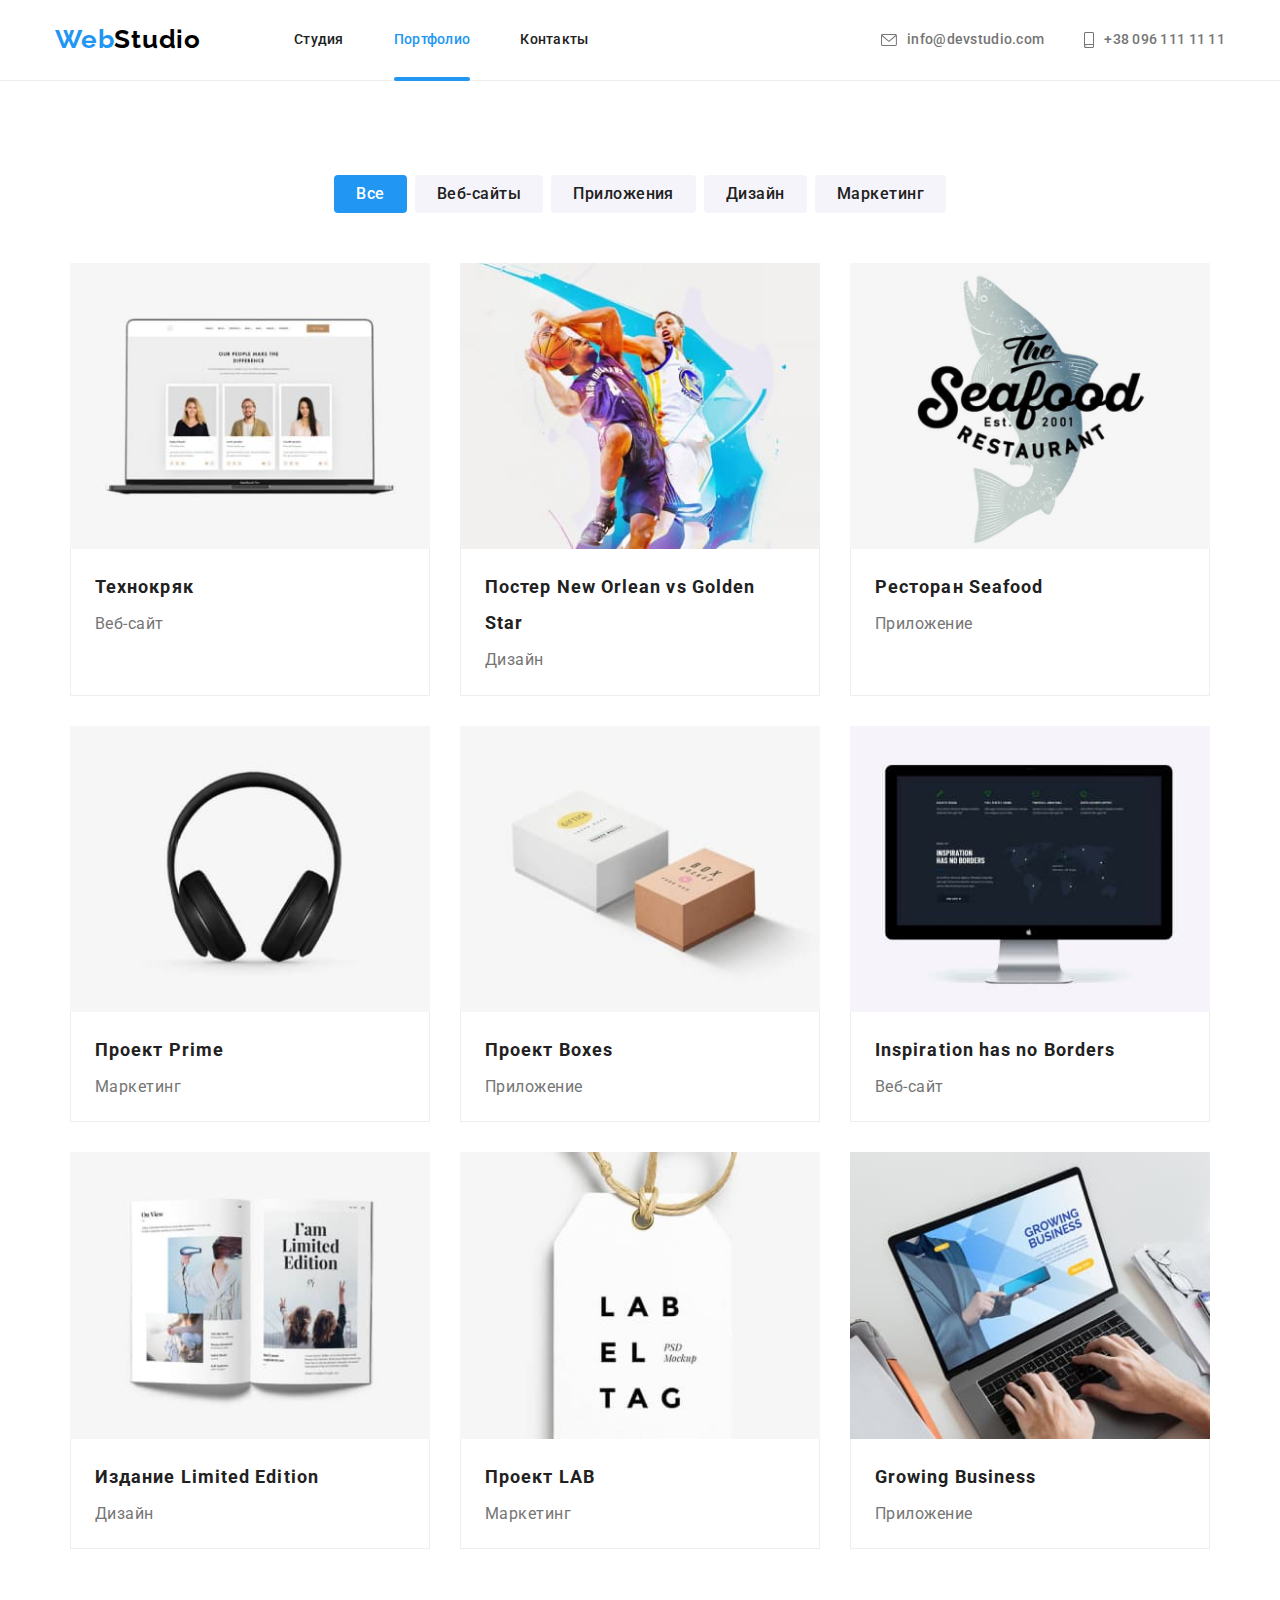
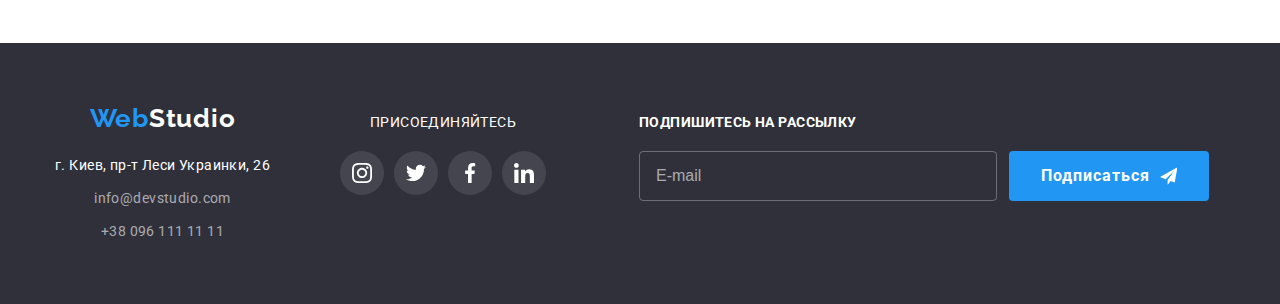
==== commit 932c9d87: "Update portfolio.html" ====
--- a/portfolio.html
+++ b/portfolio.html
@@ -98,7 +98,25 @@
                         <li class="portfolio-example-item">
                             <a href="#" class="portfolio-example-link link">
                                 <div class="portfolio-top-wrap">
-                                    <img src="./img/website1.jpg" alt="веб-сайт" width="370">
+                                    <picture>
+                                        <source 
+                                            srcset="./img/website1-desk.jpg 1x, 
+                                            ./img/website1-desk-2x.jpg 2x"
+                                            media="(min-width: 1200px)" 
+                                        />
+                                        <source
+                                            srcset="./img/website1-tab.jpg 1x,
+                                            ./img/website1-tab-2x.jpg 2x"
+                                            media="(min-width: 768px)" 
+                                        />
+                                        <source
+                                            srcset="./img/website1-mob.jpg 1x,
+                                            ./img/website1-mob-2x.jpg 2x"
+                                            media="(max-width: 767px)" 
+                                        />
+                                                            
+                                        <img src="./img/website1.jpg" alt="веб-сайт">
+                                    </picture>
                                     <p class="portfolio-top-text">Ресурс пропонує комплексні пропозиції з різним рівнем функціоналу та сервісів. Все це
                                         дозволить відвідувачу отримати
                                         вичерпні відомості про компанію чи приватну особу.</p>
@@ -112,7 +130,25 @@
                         <li class="portfolio-example-item">
                             <a href="#" class="portfolio-example-link link">
                                 <div class="portfolio-top-wrap">
-                                    <img src="./img/design2.jpg" alt="дизайн" width="370">
+                                    <picture>
+                                        <source 
+                                            srcset="./img/design2-desk.jpg 1x, 
+                                            ./img/design2-desk-2x.jpg 2x"
+                                            media="(min-width: 1200px)" 
+                                        />
+                                        <source 
+                                            srcset="./img/design2-tab.jpg 1x,
+                                            ./img/design2-tab-2x.jpg 2x"
+                                            media="(min-width: 768px)" 
+                                        />
+                                        <source 
+                                            srcset="./img/design2-mob.jpg 1x,
+                                            ./img/design2-mob-2x.jpg 2x"
+                                            media="(max-width: 767px)" 
+                                        />
+                                    
+                                        <img src="./img/design2.jpg" alt="дизайн">
+                                    </picture>
                                     <p class="portfolio-top-text">Ресурс пропонує комплексні пропозиції з різним рівнем функціоналу та сервісів. Все це
                                         дозволить відвідувачу отримати вичерпні відомості про компанію чи приватну особу.</p>
                                 </div>
@@ -125,7 +161,24 @@
                         <li class="portfolio-example-item">
                             <a href="#" class="portfolio-example-link link">
                                 <div class="portfolio-top-wrap">
-                                    <img src="./img/application3.jpg" alt="приложение" width="370">
+                                    <picture>
+                                        <source 
+                                            srcset="./img/application3-desk.jpg 1x, 
+                                            ./img/application3-desk-2x.jpg 2x"
+                                            media="(min-width: 1200px)" 
+                                        />
+                                        <source 
+                                            srcset="./img/application3-tab.jpg 1x,
+                                            ./img/application3-tab-2x.jpg 2x"
+                                            media="(min-width: 768px)" 
+                                        />
+                                        <source 
+                                            srcset="./img/application3-mob.jpg 1x,
+                                            ./img/application3-mob-2x.jpg 2x" 
+                                            media="(max-width: 767px)" 
+                                        />
+                                        <img src="./img/application3.jpg" alt="приложение">   
+                                    </picture>
                                     <p class="portfolio-top-text">Ресурс пропонує комплексні пропозиції з різним рівнем функціоналу та сервісів. Все це
                                         дозволить відвідувачу отримати вичерпні відомості про компанію чи приватну особу.</p>
                                 </div>
@@ -138,7 +191,24 @@
                         <li class="portfolio-example-item">
                             <a href="#" class="portfolio-example-link link">
                                 <div class="portfolio-top-wrap">
-                                    <img src="./img/marketing4.jpg" alt="маркетинг" width="370">
+                                    <picture>
+                                        <source 
+                                            srcset="./img/marketing4-desk.jpg 1x, 
+                                            ./img/marketing4-desk-2x.jpg 2x"
+                                            media="(min-width: 1200px)" 
+                                        />
+                                        <source 
+                                            srcset="./img/marketing4-tab.jpg 1x,
+                                            ./img/marketing4-tab-2x.jpg 2x" 
+                                            media="(min-width: 768px)" 
+                                        />
+                                        <source 
+                                            srcset="./img/marketing4-mob.jpg 1x,
+                                            ./img/marketing4-mob-2x.jpg 2x" 
+                                            media="(max-width: 767px)" 
+                                        />
+                                        <img src="./img/marketing4.jpg" alt="маркетинг">
+                                    </picture>
                                     <p class="portfolio-top-text">Ресурс пропонує комплексні пропозиції з різним рівнем функціоналу та сервісів. Все це
                                         дозволить відвідувачу отримати вичерпні відомості про компанію чи приватну особу.</p>
                                 </div>
@@ -151,7 +221,24 @@
                         <li class="portfolio-example-item">
                             <a href="#" class="portfolio-example-link link">
                                 <div class="portfolio-top-wrap">
-                                    <img src="./img/application5.jpg" alt="приложение" width="370">
+                                    <picture>
+                                        <source 
+                                            srcset="./img/application5-desk.jpg 1x, 
+                                            ./img/application5-desk-2x.jpg 2x" 
+                                            media="(min-width: 1200px)" 
+                                        />
+                                        <source 
+                                            srcset="./img/application5-tab.jpg 1x,
+                                            ./img/application5-tab-2x.jpg 2x" 
+                                            media="(min-width: 768px)" 
+                                        />
+                                        <source 
+                                            srcset="./img/application5-mob.jpg 1x,
+                                            ./img/application5-mob-2x.jpg 2x" 
+                                            media="(max-width: 767px)" 
+                                        />
+                                        <img src="./img/application5.jpg" alt="приложение">
+                                    </picture>
                                     <p class="portfolio-top-text">Ресурс пропонує комплексні пропозиції з різним рівнем функціоналу та сервісів. Все це
                                         дозволить відвідувачу отримати вичерпні відомості про компанію чи приватну особу.</p>
                                 </div>
@@ -164,7 +251,24 @@
                         <li class="portfolio-example-item">
                             <a href="#" class="portfolio-example-link link">
                                 <div class="portfolio-top-wrap">
-                                    <img src="./img/website6.jpg" alt="веб-сайт" width="370">
+                                    <picture>
+                                        <source 
+                                            srcset="./img/website6-desk.jpg 1x, 
+                                            ./img/website6-desk-2x.jpg 2x" 
+                                            media="(min-width: 1200px)" 
+                                        />
+                                        <source 
+                                            srcset="./img/website6-tab.jpg 1x,
+                                            ./img/website6-tab-2x.jpg 2x" 
+                                            media="(min-width: 768px)" 
+                                        />
+                                        <source 
+                                            srcset="./img/website6-mob.jpg 1x,
+                                            ./img/website6-mob-2x.jpg 2x" 
+                                            media="(max-width: 767px)" 
+                                        />
+                                        <img src="./img/website6.jpg" alt="веб-сайт">
+                                    </picture>
                                     <p class="portfolio-top-text">Ресурс пропонує комплексні пропозиції з різним рівнем функціоналу та сервісів. Все це
                                         дозволить відвідувачу отримати вичерпні відомості про компанію чи приватну особу.</p>
                                 </div>
@@ -177,7 +281,24 @@
                         <li class="portfolio-example-item">
                             <a href="#" class="portfolio-example-link link">
                                 <div class="portfolio-top-wrap">
-                                    <img src="./img/design7.jpg" alt="дизайн" width="370">
+                                    <picture>
+                                        <source 
+                                            srcset="./img/design7-desk.jpg 1x, 
+                                            ./img/design7-desk-2x.jpg 2x"                                     
+                                            media="(min-width: 1200px)" 
+                                        />
+                                        <source 
+                                            srcset="./img/design7-tab.jpg 1x,
+                                            ./img/design7-tab-2x.jpg 2x" 
+                                            media="(min-width: 768px)" 
+                                        />
+                                        <source 
+                                            srcset="./img/design7-mob.jpg 1x,
+                                            ./img/design7-mob-2x.jpg 2x" 
+                                            media="(max-width: 767px)" 
+                                        />
+                                        <img src="./img/design7.jpg" alt="дизайн">
+                                    </picture>
                                     <p class="portfolio-top-text">Ресурс пропонує комплексні пропозиції з різним рівнем функціоналу та сервісів. Все це
                                         дозволить відвідувачу отримати вичерпні відомості про компанію чи приватну особу.</p>
                                 </div>
@@ -190,7 +311,24 @@
                         <li class="portfolio-example-item">
                             <a href="#" class="portfolio-example-link link">
                                 <div class="portfolio-top-wrap">
-                                    <img src="./img/marketing8.jpg" alt="маркетинг" width="370">
+                                    <picture>
+                                        <source 
+                                            srcset="./img/marketing8-desk.jpg 1x, 
+                                            ./img/marketing8-desk-2x.jpg 2x" 
+                                            media="(min-width: 1200px)"
+                                        />
+                                        <source 
+                                            srcset="./img/marketing8-tab.jpg 1x,
+                                            ./img/marketing8-tab-2x.jpg 2x" 
+                                            media="(min-width: 768px)" 
+                                        />
+                                        <source 
+                                            srcset="./img/marketing8-mob.jpg 1x,
+                                            ./img/marketing8-mob-2x.jpg 2x" 
+                                            media="(max-width: 767px)" 
+                                        />
+                                        <img src="./img/marketing8.jpg" alt="маркетинг">
+                                    </picture>
                                     <p class="portfolio-top-text">Ресурс пропонує комплексні пропозиції з різним рівнем функціоналу та сервісів. Все це
                                         дозволить відвідувачу отримати вичерпні відомості про компанію чи приватну особу.</p>
                                 </div>
@@ -203,7 +341,24 @@
                         <li class="portfolio-example-item">
                             <a href="#" class="portfolio-example-link link">
                                 <div class="portfolio-top-wrap">
-                                    <img src="./img/application9.jpg" alt="приложение" width="370">
+                                    <picture>
+                                        <source 
+                                            srcset="./img/application9-desk.jpg 1x, 
+                                            ./img/application9-desk-2x.jpg 2x" 
+                                            media="(min-width: 1200px)"
+                                        />
+                                        <source 
+                                            srcset="./img/application9-tab.jpg 1x,
+                                            ./img/application9-tab-2x.jpg 2x" 
+                                            media="(min-width: 768px)" 
+                                        />
+                                        <source 
+                                            srcset="./img/application9-mob.jpg 1x,
+                                            ./img/application9-mob-2x.jpg 2x" 
+                                            media="(max-width: 767px)" 
+                                        />
+                                        <img src="./img/application9.jpg" alt="приложение">
+                                    </picture>
                                     <p class="portfolio-top-text">Ресурс пропонує комплексні пропозиції з різним рівнем функціоналу та сервісів. Все це
                                         дозволить відвідувачу отримати вичерпні відомості про компанію чи приватну особу.</p>
                                 </div>
--- a/css/main.min.css
+++ b/css/main.min.css
@@ -1 +1 @@
-:root{--logo-blue-color: #2196F3;--logo-black-color: #000000;--logo-white-color: #FFFFFF;--accent-color: #2196F3;--team-color: #212121;--tete-color: #757575;--white-color: #FFFFFF;--blue-color: #2196F3;--bg-hero-color: #2F303A;--bg-btn-hero-color: #188CE8;--bg-team-color: #F5F4FA;--basement-color: rgba(255, 255, 255, 0.6)}h1,h2,h3,h4,h5,p{margin:0}ul{list-style:none;margin:0;padding-left:0}button{cursor:pointer}body{margin:0;font-family:"Roboto",sans-serif;color:#e5e5e5}html{box-sizing:border-box}*,*::before,*::after{box-sizing:inherit}.list{list-style:none;margin:0;padding:0}.link{text-decoration:none}img{display:block;max-width:100%;height:auto}.visually-hidden{position:absolute;width:1px;height:1px;margin:-1px;border:0;padding:0;white-space:nowrap;clip-path:inset(100%);clip:rect(0 0 0 0);overflow:hidden}.container{width:100%;margin:0 auto;padding-left:15px;padding-right:15px}@media screen and (min-width: 480px){.container{max-width:480px}}@media screen and (min-width: 768px){.container{max-width:768px}}@media screen and (min-width: 1200px){.container{max-width:1200px}}.flex--bas{flex-wrap:wrap;align-items:baseline}@media screen and (min-width: 768px){.flex--bas{display:flex}}.pege-section{padding-top:60px;padding-bottom:60px}@media screen and (min-width: 1200px){.pege-section{padding-top:94px;padding-bottom:94px}}.backdrop{position:fixed;width:100%;height:100%;top:0;background:rgba(0,0,0,.2);transition:opacity 250ms cubic-bezier(0.4, 0, 0.2, 1),visibility 250ms cubic-bezier(0.4, 0, 0.2, 1)}.backdrop.is-hidden .modal{transform:translate(-50%, -50%) scale(0)}.modal{width:450px;height:609px;background:var(--white-color);box-shadow:0px 1px 3px rgba(0,0,0,.12),0px 1px 1px rgba(0,0,0,.14),0px 2px 1px rgba(0,0,0,.2);border-radius:4px;position:absolute;top:50%;left:50%;transform:translate(-50%, -50%) scale(1);transition:transform 250ms cubic-bezier(0.4, 0, 0.2, 1);padding:40px}@media screen and (min-width: 1200px){.modal{width:528px;height:581px}}.modal-close{position:absolute;display:flex;right:8px;top:8px;width:30px;height:30px;border-radius:50%;background:rgba(0,0,0,0);align-items:center;border:1px solid rgba(0,0,0,.1);outline:rgba(0,0,0,0);cursor:pointer;transition:border-color 250ms cubic-bezier(0.4, 0, 0.2, 1)}.modal-close:hover,.modal-close:focus{border-color:var(--accent-color)}.modal-icon{transition:fill 250ms cubic-bezier(0.4, 0, 0.2, 1)}.modal-icon:hover,.modal-icon:focus{fill:var(--accent-color)}.modal-close:hover .modal-icon,.modal-close:focus .modal-icon{fill:var(--accent-color)}.is-hidden{opacity:0;visibility:hidden;pointer-events:none}.modal-title{font-weight:700;font-size:20px;line-height:1.5;letter-spacing:.03em;text-align:center;color:#212121;margin-bottom:12px}@media screen and (min-width: 1200px){.modal-title{font-weight:700;font-size:20px;line-height:1.15;letter-spacing:.03em}}.modal-input{width:370px;height:40px;border:1px solid rgba(33,33,33,.2);border-radius:4px;padding-left:41px;outline:rgba(0,0,0,0);transition:border-color 250ms cubic-bezier(0.4, 0, 0.2, 1)}.modal-input:focus{border-color:var(--accent-color)}@media screen and (min-width: 1200px){.modal-input{width:448px}}.input-icon{position:absolute;left:12px;top:50%;transform:translateY(-50%);transition:fill 250ms cubic-bezier(0.4, 0, 0.2, 1)}.modal-input:focus+.input-icon{fill:var(--accent-color)}.input-wrap{position:relative}.modal-form-user{font-size:12px;line-height:1.16;letter-spacing:.01em;color:#757575;display:block;margin-bottom:4px}.modal-field{margin-bottom:10px;display:block}.modal-field:nth-last-child(2){margin-top:20px;margin-bottom:0}.modal-field:nth-last-child(3){margin-bottom:0}.check-text{font-size:11px;line-height:1.7;letter-spacing:.03em;color:#757575;display:flex;align-items:center}.check-text span{width:16px;height:15px;border:1px solid #212121;border-radius:2px;margin-left:14px;margin-right:7px;display:flex;align-items:center;justify-content:center;transition:background-color 250ms cubic-bezier(0.4, 0, 0.2, 1)}@media screen and (min-width: 1200px){.check-text{font-size:14px;line-height:1.7;letter-spacing:.03em}}.check-icon{fill:rgba(0,0,0,0);transition:fill 250ms cubic-bezier(0.4, 0, 0.2, 1)}.modal-condition:checked+.check-text span{background-color:var(--accent-color);border:0}.modal-condition:checked+.check-text .check-icon{fill:var(--white-color)}.modal-condition:focus+.check-text span{border-color:var(--accent-color)}.modal-textarea{width:370px;height:120px;border:1px solid rgba(33,33,33,.2);border-radius:4px;padding:16px;resize:none;outline:rgba(0,0,0,0);font-size:14px;line-height:1.14;letter-spacing:.01em;color:rgba(117,117,117,.5);transition:border-color 250ms cubic-bezier(0.4, 0, 0.2, 1)}.modal-textarea:focus{border-color:var(--accent-color)}@media screen and (min-width: 1200px){.modal-textarea{width:448px}}.condition-link{color:#2196f3;transition:color 250ms cubic-bezier(0.4, 0, 0.2, 1)}.condition-link:hover,.condition-link:focus{color:var(--accent-color)}.modal-btn{display:flex;padding:10px 52px;margin:auto;margin-top:30px;transition:background 250ms cubic-bezier(0.4, 0, 0.2, 1),box-shadow 250ms cubic-bezier(0.4, 0, 0.2, 1)}.modal-btn:hover,.modal-btn:focus{background:var(--bg-btn-hero-color);box-shadow:0px 4px 4px rgba(0,0,0,.15)}.btn{width:200px;height:50px;font-family:inherit;font-weight:700;font-size:16px;line-height:1.87;letter-spacing:.06em;align-items:center;text-align:center;color:var(--white-color);background:var(--blue-color);border-radius:4px;border:0}.logo{font-family:"Raleway",sans-serif;font-weight:700;font-size:24px;line-height:1.16;letter-spacing:.03em;text-decoration:none;color:var(--logo-blue-color);transition:color 250ms cubic-bezier(0.4, 0, 0.2, 1)}@media screen and (min-width: 1200px){.logo{font-weight:700;font-size:26px;line-height:1.19;letter-spacing:.03em}}.logo:hover,.logo:focus{color:var(--accent-color)}.logo--light{color:var(--logo-white-color)}.logo--dark{color:var(--logo-black-color);padding:24px 0}.logo--margin{margin-right:88px;padding:24px 0}@media screen and (min-width: 1200px){.logo--margin{margin-right:93px}}.basis{border-bottom:1px solid #ececec}.navigation__link{font-weight:500;font-size:14px;line-height:1.14;letter-spacing:.02em;text-decoration:none;color:var(--team-color);padding-top:32px;padding-bottom:32px;display:block;transition:color 250ms cubic-bezier(0.4, 0, 0.2, 1)}.navigation__link:hover,.navigation__link:focus{color:var(--accent-color)}.navigation__list .navigation__link.current{color:var(--accent-color)}.current{color:var(--accent-color);position:relative}.current::after{position:absolute;content:"";width:100%;height:4px;border-radius:2px;background-color:var(--accent-color);display:block;bottom:-1px}.contacts__mail{font-weight:500;font-size:14px;line-height:1.14;letter-spacing:.02em;text-decoration:none;color:var(--tete-color);padding-top:32px;padding-bottom:32px;display:flex;align-items:center;transition:color 250ms cubic-bezier(0.4, 0, 0.2, 1)}@media screen and (min-width: 768px){.contacts__mail{font-weight:500;font-size:12px;line-height:1.16;letter-spacing:.02em;padding-top:21px;padding-bottom:0}}@media screen and (min-width: 1200px){.contacts__mail{font-weight:500;font-size:14px;line-height:1.14;letter-spacing:.02em;padding-top:32px;padding-bottom:32px}}.contacts__mail:hover,.contacts__mail:focus{color:var(--accent-color)}.contacts__tel{font-weight:500;font-size:14px;line-height:1.14;letter-spacing:.02em;text-decoration:none;color:var(--tete-color);padding-top:32px;padding-bottom:32px;display:flex;align-items:center;transition:color 250ms cubic-bezier(0.4, 0, 0.2, 1)}@media screen and (min-width: 768px){.contacts__tel{font-weight:500;font-size:12px;line-height:1.16;letter-spacing:.02em;padding-top:0;padding-bottom:21px}}@media screen and (min-width: 1200px){.contacts__tel{font-weight:500;font-size:14px;line-height:1.14;letter-spacing:.02em;padding-top:32px;padding-bottom:32px}}.contacts__tel:hover,.contacts__tel:focus{color:var(--accent-color)}.navigation__list{display:none;gap:50px}@media screen and (min-width: 768px){.navigation__list{display:flex}}.contacts__list{display:none}@media screen and (min-width: 768px){.contacts__list{display:flex;flex-direction:column;gap:10px}}@media screen and (min-width: 1200px){.contacts__list{flex-direction:row}}.contacts__item:not(:last-child){margin-right:30px}@media screen and (min-width: 768px){.contacts__item:not(:last-child){margin-right:0}}@media screen and (min-width: 1200px){.contacts__item:not(:last-child){margin-right:30px}}.navigation{display:flex;margin-right:auto}.container-flex{display:flex}.contacts__icon{fill:currentColor;display:flex;align-items:center;margin-right:10px}.mob-button{border:none;background:#fff;width:40px;height:40px;margin-top:20px;margin-right:0}@media screen and (min-width: 768px){.mob-button{display:none}}.button-menu{transition:fill 250ms cubic-bezier(0.4, 0, 0.2, 1)}.button-menu:hover,.button-menu:focus{fill:var(--accent-color)}.mob-container{padding:48px 40px;width:100%;margin:0 auto}.mob-menu{position:fixed;z-index:2;width:100vw;height:100vh;background-color:#fff;top:0}.mob-menu>.mob-container{display:flex;flex-direction:column;height:100%;justify-content:space-between;overflow:auto}.menu-close{position:absolute;top:10px;right:15px;border:none;background-color:#fff;transition:fill 250ms cubic-bezier(0.4, 0, 0.2, 1)}.menu-close:hover,.menu-close:focus{fill:var(--accent-color)}.navigation-menu-link{font-weight:500;font-size:40px;line-height:1.17;letter-spacing:.02em;color:#212121;text-decoration:none;transition:color 250ms cubic-bezier(0.4, 0, 0.2, 1)}.navigation-menu-link:hover,.navigation-menu-link:focus{color:var(--accent-color)}.navigation-menu-item:not(:last-child){margin-bottom:32px}.contacts-menu-tel{font-weight:500;font-size:34px;line-height:1.17;letter-spacing:.02em;color:#2196f3}.contacts-menu-mail{font-weight:500;font-size:24px;line-height:1.16;letter-spacing:.02em;color:#757575}.contacts-menu-item:not(:last-child){margin-bottom:32px}.social{font-weight:500;font-size:18px;line-height:1.22;letter-spacing:.02em;color:#2196f3}.soc-menu-item:not(:last-child)::after{content:"";border-left:1px solid rgba(33,33,33,.2);margin-left:10px}.soc-menu{display:flex;flex-wrap:wrap;gap:10px;margin-top:64px}.hero{max-width:1600px;margin:0 auto;background:var(--bg-hero-color);text-align:center;padding:200px 0;background-image:linear-gradient(rgba(47, 48, 58, 0.4), rgba(47, 48, 58, 0.4)),url(../img/hero-bg.jpg);background-repeat:no-repeat;background-position:center;background-size:cover}.hero .container{width:360px}@media screen and (min-width: 1200px){.hero .container{width:696px}}.hero__title{font-weight:900;font-size:24px;line-height:1.75;letter-spacing:.06em;text-transform:uppercase;color:var(--white-color);margin-bottom:30px}@media screen and (min-width: 1200px){.hero__title{font-weight:900;font-size:44px;line-height:1.36;letter-spacing:.06em}}.hero__btn{display:inline-block;transition:background 250ms cubic-bezier(0.4, 0, 0.2, 1)}.hero__btn:hover,.hero__btn:focus{background:var(--bg-btn-hero-color)}.accompaniment{height:120px;background:#f5f4fa;border-radius:4px;display:flex;align-items:center;justify-content:center;margin-bottom:30px}.features__list{display:flex;flex-wrap:wrap;gap:30px}.features__subject{font-weight:700;font-size:14px;line-height:1.14;letter-spacing:.03em;text-transform:uppercase;color:var(--team-color);margin-top:0;margin-bottom:10px;text-align:center}@media screen and (min-width: 768px){.features__subject{text-align:left}}.features__text{font-size:14px;line-height:1.7;letter-spacing:.03em;color:var(--tete-color)}.features__item{width:100%}@media screen and (min-width: 768px){.features__item{flex-basis:calc((100% - 60px)/2)}}@media screen and (min-width: 1200px){.features__item{flex-basis:calc((100% - 90px)/4)}}.work{padding-bottom:94px;display:none}@media screen and (min-width: 1200px){.work{display:contents}}.work__title{font-weight:700;font-size:36px;line-height:1.17;letter-spacing:.03em;text-align:center;color:var(--team-color);margin-top:0;margin-bottom:50px}.work__item{position:relative}.work__box{position:absolute;bottom:0;right:0;width:100%;height:70px;background:rgba(47,48,58,.8);display:flex;justify-content:center;align-items:center}.work__text{font-weight:700;font-size:14px;line-height:1.14;letter-spacing:.03em;text-align:center;text-transform:uppercase;color:var(--white-color)}.work__list{display:flex;gap:30px}.team{background:var(--bg-team-color)}.team-box{box-shadow:0px 1px 3px rgba(0,0,0,.12),0px 1px 1px rgba(0,0,0,.14),0px 2px 1px rgba(0,0,0,.2)}.team-list{display:flex;flex-wrap:wrap;gap:30px}@media screen and (min-width: 1200px){.team-list{margin:-15px;gap:0}}.team-title{font-weight:700;font-size:28px;line-height:1.17;letter-spacing:.03em;text-align:center;color:var(--team-color);margin-bottom:30px}@media screen and (min-width: 1200px){.team-title{margin-bottom:50px;font-weight:700;font-size:36px;line-height:1.17;letter-spacing:.03em}}.team-subject{font-weight:500;font-size:16px;line-height:1.18;letter-spacing:.03em;text-align:center;color:var(--team-color);margin-bottom:10px}.team-text{font-size:16px;line-height:1.19;letter-spacing:.03em;text-align:center;color:var(--tete-color);margin-bottom:16px}.team-item{background:var(--white-color);width:100%}@media screen and (min-width: 768px){.team-item{width:calc((100% - 30px)/2)}}@media screen and (min-width: 1200px){.team-item{margin:15px;flex-basis:calc(25% - 30px)}}.team-box{padding:30px 0}.soc-link{width:44px;height:44px;border-radius:50%;background:#fff;display:flex;align-items:center;justify-content:center;fill:#eee;transition:background-color 250ms cubic-bezier(0.4, 0, 0.2, 1),fill 250ms cubic-bezier(0.4, 0, 0.2, 1)}.soc-link:hover,.soc-link:focus{background-color:var(--accent-color);fill:#eee}.team-soc-list{display:flex;justify-content:center;gap:10px}.soc-icon{fill:#afb1b8}.soc-link:hover .soc-icon,.soc-link:focus .soc-icon{background-color:var(--accent-color);fill:var(--white-color)}.customers__text{font-weight:700;font-size:28px;line-height:1.17;letter-spacing:.03em;text-align:center;color:#212121;margin-bottom:30px}@media screen and (min-width: 1200px){.customers__text{font-weight:700;font-size:36px;line-height:1.16;letter-spacing:.03em;margin-bottom:50px}}.customers__link{width:210px;height:92px;border-radius:4%;border:1px solid #afb1b8;display:flex;align-items:center;justify-content:center;outline:rgba(0,0,0,0);transition:border 250ms cubic-bezier(0.4, 0, 0.2, 1)}.customers__link:hover,.customers__link:focus{border:1px solid var(--accent-color)}@media screen and (min-width: 768px){.customers__link{width:226px}}@media screen and (min-width: 1200px){.customers__link{width:170px}}.customers__list{display:flex;justify-content:center;gap:30px;flex-wrap:wrap}@media screen and (min-width: 1200px){.customers__list{flex-wrap:nowrap}}@media screen and (min-width: 1200px){.customers__item{flex-basis:calc(50% - 30px)}}.customers__icon{fill:#afb1b8;transition:fill 250ms cubic-bezier(0.4, 0, 0.2, 1)}.customers__link:hover .customers__icon,.customers__link:focus .customers__icon{fill:var(--accent-color)}.basement{background:var(--bg-hero-color);padding-top:60px;padding-bottom:60px;text-align:center}.basement-text{font-size:14px;line-height:1.7;letter-spacing:.03em;color:var(--white-color);margin-bottom:9px;transition:color 250ms cubic-bezier(0.4, 0, 0.2, 1)}.basement-text:hover,.basement-text:focus{color:var(--accent-color)}.basement-mail{font-size:14px;line-height:1.7;letter-spacing:.03em;text-decoration:none;color:var(--basement-color);transition:color 250ms cubic-bezier(0.4, 0, 0.2, 1)}.basement-mail:hover,.basement-mail:focus{color:var(--accent-color)}.basement-tel{font-size:14px;line-height:1.7;letter-spacing:.03em;font-size:14px;line-height:1.7;letter-spacing:.03em;text-decoration:none;color:rgba(255,255,255,.6);transition:color 250ms cubic-bezier(0.4, 0, 0.2, 1)}.basement-tel:hover,.basement-tel:focus{color:var(--accent-color)}.basement-contacts{margin-top:20px}.basement-soc-text{font-size:14px;line-height:1.14;letter-spacing:.03em;text-transform:uppercase;color:#fff;margin-top:60px;text-align:center}@media screen and (min-width: 768px){.basement-soc-text{margin-top:0}}.basement-item:not(:last-child){margin-bottom:9px}.soc-icon-link{width:44px;height:44px;border-radius:50%;background:rgba(255,255,255,.1);display:block;display:flex;align-items:center;justify-content:center;transition:background 250ms cubic-bezier(0.4, 0, 0.2, 1)}.soc-icon-link:hover,.soc-icon-link:focus{background:#2196f3}.soc-icon-link:hover .basement-soc-icon,.soc-icon-link:focus .basement-soc-icon{background:#2196f3;fill:#fff}.basement-soc-list{display:flex;justify-content:center;gap:10px;margin-top:20px}.basement-soc-icon{fill:#fff}.basement-soc{margin-left:0px}@media screen and (min-width: 768px){.basement-soc{margin-right:89px}}@media screen and (min-width: 1200px){.basement-soc{margin-right:0}}.basement-input-wrap{margin-left:auto}@media screen and (min-width: 768px){.basement-input-wrap{margin-right:auto}}@media screen and (min-width: 1200px){.basement-input-wrap{margin-right:0;margin-left:0}}.basement-wrap-flex{flex-wrap:wrap}@media screen and (min-width: 1200px){.basement-wrap-flex{display:flex}}.basement-wrap-text{font-weight:700;font-size:14px;line-height:1.14;letter-spacing:.03em;text-transform:uppercase;color:#fff;margin-top:60px}@media screen and (min-width: 1200px){.basement-wrap-text{margin-top:0;text-align:start;margin-left:93px}}.basement-input{width:calc(100% - 30px);height:50px;border:1px solid rgba(255,255,255,.3);border-radius:4px;background-color:rgba(0,0,0,0);color:rgba(255,255,255,.6);padding:15px 16px;outline:rgba(0,0,0,0);margin-top:20px;transition:border-color 250ms cubic-bezier(0.4, 0, 0.2, 1)}@media screen and (min-width: 480px){.basement-input{width:450px}}@media screen and (min-width: 1200px){.basement-input{width:358px;margin-left:93px}}.basement-input:hover,.basement-input:focus{border-color:var(--accent-color)}.basement-input::placeholder{font-size:16px;line-height:1.25;color:rgba(255,255,255,.6);transition:color 250ms cubic-bezier(0.4, 0, 0.2, 1)}.basement-input:hover::placeholder,.basement-input:focus::placeholder{color:var(--accent-color)}.basement-btn{padding:10px 32px;margin-left:auto;margin-right:auto;margin-top:20px;display:flex;transition:background 250ms cubic-bezier(0.4, 0, 0.2, 1)}@media screen and (min-width: 1200px){.basement-btn{margin-left:12px;margin-right:0}}.basement-btn:hover,.basement-btn:focus{background:var(--bg-btn-hero-color)}.basement-wrap-icon{fill:var(--white-color);margin-left:10px}@media screen and (min-width: 768px){.basement-info{margin-right:auto;margin-left:76px}}@media screen and (min-width: 1200px){.basement-info{margin-left:0;margin-right:70px}}.portfolio-pages-lists{display:flex;flex-wrap:wrap;justify-content:flex-start;gap:8px;margin-bottom:40px}@media screen and (min-width: 768px){.portfolio-pages-lists{justify-content:center;margin-bottom:30px}}@media screen and (min-width: 1200px){.portfolio-pages-lists{margin-bottom:50px}}.portfolio-example-lists{display:flex;flex-direction:column;gap:30px}@media screen and (min-width: 768px){.portfolio-example-lists{flex-direction:row;flex-wrap:wrap;justify-content:center}}.portfolio-btn-all{font-family:inherit;font-weight:500;font-size:16px;line-height:1.6;letter-spacing:.03em;text-align:center;color:var(--team-color);background:#f5f4fa;display:inline-block;padding:6px 22px;min-width:73px;border:none;border-radius:4px;transition:color 250ms cubic-bezier(0.4, 0, 0.2, 1),background 250ms cubic-bezier(0.4, 0, 0.2, 1),box-shadow 250ms cubic-bezier(0.4, 0, 0.2, 1)}.portfolio-btn-all:hover,.portfolio-btn-all:focus{color:var(--white-color);background:var(--accent-color);box-shadow:0px 3px 1px rgba(0,0,0,.1),0px 1px 2px rgba(0,0,0,.08),0px 2px 2px rgba(0,0,0,.12)}.portfolio-btn{font-family:inherit;font-weight:500;font-size:16px;line-height:1.6;letter-spacing:.03em;text-align:center;color:var(--white-color);background:var(--blue-color);display:inline-block;padding:6px 22px;min-width:73px;border:none;border-radius:4px;transition:box-shadow 250ms cubic-bezier(0.4, 0, 0.2, 1)}.portfolio-btn:hover,.portfolio-btn:focus{box-shadow:0px 3px 1px rgba(0,0,0,.1),0px 1px 2px rgba(0,0,0,.08),0px 2px 2px rgba(0,0,0,.12)}.portfolio-example-subject{font-weight:700;font-size:18px;line-height:2;letter-spacing:.06em;text-decoration:none;color:var(--team-color);margin-bottom:4px}.portfolio-example-text{font-size:16px;line-height:1.87;letter-spacing:.03em;text-decoration:none;color:var(--tete-color)}.basement-contacts{font-style:normal}.portfolio-example-item{background:var(--white-color);transition:250ms cubic-bezier(0.4, 0, 0.2, 1)}@media screen and (min-width: 768px){.portfolio-example-item{flex-basis:calc(50% - 30px)}}@media screen and (min-width: 1200px){.portfolio-example-item{flex-basis:calc(33.3333333333% - 30px)}}.portfolio-box{padding:20px 24px;border:1px solid #eee;border-top:0;flex-grow:1}.portfolio-example-link{display:flex;flex-direction:column;transition:box-shadow 250ms cubic-bezier(0.4, 0, 0.2, 1)}@media screen and (min-width: 768px){.portfolio-example-link{height:100%}}.portfolio-example-link:hover,.portfolio-example-link:focus{box-shadow:0px 1px 1px rgba(0,0,0,.12),0px 4px 4px rgba(0,0,0,.06),1px 4px 6px rgba(0,0,0,.16)}.portfolio-top-wrap{position:relative;overflow:hidden}.portfolio-top-text{position:absolute;top:0;left:0;height:100%;font-size:18px;line-height:1.55;letter-spacing:.03em;padding:63px 24px;color:var(--white-color);background:rgba(33,150,243,.9);transform:translateY(101%);transition:250ms cubic-bezier(0.4, 0, 0.2, 1);overflow:auto}.portfolio-example-link:hover .portfolio-top-text,.portfolio-example-link:focus .portfolio-top-text{transform:translateY(0%)}/*# sourceMappingURL=main.min.css.map */+:root{--logo-blue-color: #2196F3;--logo-black-color: #000000;--logo-white-color: #FFFFFF;--accent-color: #2196F3;--team-color: #212121;--tete-color: #757575;--white-color: #FFFFFF;--blue-color: #2196F3;--bg-hero-color: #2F303A;--bg-btn-hero-color: #188CE8;--bg-team-color: #F5F4FA;--basement-color: rgba(255, 255, 255, 0.6)}h1,h2,h3,h4,h5,p{margin:0}ul{list-style:none;margin:0;padding-left:0}button{cursor:pointer}body{margin:0;font-family:"Roboto",sans-serif;color:#e5e5e5}html{box-sizing:border-box}*,*::before,*::after{box-sizing:inherit}.list{list-style:none;margin:0;padding:0}.link{text-decoration:none}img{display:block;max-width:100%;height:auto}.visually-hidden{position:absolute;width:1px;height:1px;margin:-1px;border:0;padding:0;white-space:nowrap;clip-path:inset(100%);clip:rect(0 0 0 0);overflow:hidden}.container{width:100%;margin:0 auto;padding-left:15px;padding-right:15px}@media screen and (min-width: 480px){.container{max-width:480px}}@media screen and (min-width: 768px){.container{max-width:768px}}@media screen and (min-width: 1200px){.container{max-width:1200px}}.flex--bas{flex-wrap:wrap;align-items:baseline}@media screen and (min-width: 768px){.flex--bas{display:flex}}.pege-section{padding-top:60px;padding-bottom:60px}@media screen and (min-width: 1200px){.pege-section{padding-top:94px;padding-bottom:94px}}.backdrop{position:fixed;width:100%;height:100%;top:0;background:rgba(0,0,0,.2);transition:opacity 250ms cubic-bezier(0.4, 0, 0.2, 1),visibility 250ms cubic-bezier(0.4, 0, 0.2, 1)}.backdrop.is-hidden .modal{transform:translate(-50%, -50%) scale(0)}.modal{width:450px;height:609px;background:var(--white-color);box-shadow:0px 1px 3px rgba(0,0,0,.12),0px 1px 1px rgba(0,0,0,.14),0px 2px 1px rgba(0,0,0,.2);border-radius:4px;position:absolute;top:50%;left:50%;transform:translate(-50%, -50%) scale(1);transition:transform 250ms cubic-bezier(0.4, 0, 0.2, 1);padding:40px}@media screen and (min-width: 1200px){.modal{width:528px;height:581px}}.modal-close{position:absolute;display:flex;right:8px;top:8px;width:30px;height:30px;border-radius:50%;background:rgba(0,0,0,0);align-items:center;border:1px solid rgba(0,0,0,.1);outline:rgba(0,0,0,0);cursor:pointer;transition:border-color 250ms cubic-bezier(0.4, 0, 0.2, 1)}.modal-close:hover,.modal-close:focus{border-color:var(--accent-color)}.modal-icon{transition:fill 250ms cubic-bezier(0.4, 0, 0.2, 1)}.modal-icon:hover,.modal-icon:focus{fill:var(--accent-color)}.modal-close:hover .modal-icon,.modal-close:focus .modal-icon{fill:var(--accent-color)}.is-hidden{opacity:0;visibility:hidden;pointer-events:none}.modal-title{font-weight:700;font-size:20px;line-height:1.5;letter-spacing:.03em;text-align:center;color:#212121;margin-bottom:12px}@media screen and (min-width: 1200px){.modal-title{font-weight:700;font-size:20px;line-height:1.15;letter-spacing:.03em}}.modal-input{width:370px;height:40px;border:1px solid rgba(33,33,33,.2);border-radius:4px;padding-left:41px;outline:rgba(0,0,0,0);transition:border-color 250ms cubic-bezier(0.4, 0, 0.2, 1)}.modal-input:focus{border-color:var(--accent-color)}@media screen and (min-width: 1200px){.modal-input{width:448px}}.input-icon{position:absolute;left:12px;top:50%;transform:translateY(-50%);transition:fill 250ms cubic-bezier(0.4, 0, 0.2, 1)}.modal-input:focus+.input-icon{fill:var(--accent-color)}.input-wrap{position:relative}.modal-form-user{font-size:12px;line-height:1.16;letter-spacing:.01em;color:#757575;display:block;margin-bottom:4px}.modal-field{margin-bottom:10px;display:block}.modal-field:nth-last-child(2){margin-top:20px;margin-bottom:0}.modal-field:nth-last-child(3){margin-bottom:0}.check-text{font-size:11px;line-height:1.7;letter-spacing:.03em;color:#757575;display:flex;align-items:center}.check-text span{width:16px;height:15px;border:1px solid #212121;border-radius:2px;margin-left:14px;margin-right:7px;display:flex;align-items:center;justify-content:center;transition:background-color 250ms cubic-bezier(0.4, 0, 0.2, 1)}@media screen and (min-width: 1200px){.check-text{font-size:14px;line-height:1.7;letter-spacing:.03em}}.check-icon{fill:rgba(0,0,0,0);transition:fill 250ms cubic-bezier(0.4, 0, 0.2, 1)}.modal-condition:checked+.check-text span{background-color:var(--accent-color);border:0}.modal-condition:checked+.check-text .check-icon{fill:var(--white-color)}.modal-condition:focus+.check-text span{border-color:var(--accent-color)}.modal-textarea{width:370px;height:120px;border:1px solid rgba(33,33,33,.2);border-radius:4px;padding:16px;resize:none;outline:rgba(0,0,0,0);font-size:14px;line-height:1.14;letter-spacing:.01em;color:rgba(117,117,117,.5);transition:border-color 250ms cubic-bezier(0.4, 0, 0.2, 1)}.modal-textarea:focus{border-color:var(--accent-color)}@media screen and (min-width: 1200px){.modal-textarea{width:448px}}.condition-link{color:#2196f3;transition:color 250ms cubic-bezier(0.4, 0, 0.2, 1)}.condition-link:hover,.condition-link:focus{color:var(--accent-color)}.modal-btn{display:flex;padding:10px 52px;margin:auto;margin-top:30px;transition:background 250ms cubic-bezier(0.4, 0, 0.2, 1),box-shadow 250ms cubic-bezier(0.4, 0, 0.2, 1)}.modal-btn:hover,.modal-btn:focus{background:var(--bg-btn-hero-color);box-shadow:0px 4px 4px rgba(0,0,0,.15)}.btn{width:200px;height:50px;font-family:inherit;font-weight:700;font-size:16px;line-height:1.87;letter-spacing:.06em;align-items:center;text-align:center;color:var(--white-color);background:var(--blue-color);border-radius:4px;border:0}.logo{font-family:"Raleway",sans-serif;font-weight:700;font-size:24px;line-height:1.16;letter-spacing:.03em;text-decoration:none;color:var(--logo-blue-color);transition:color 250ms cubic-bezier(0.4, 0, 0.2, 1)}@media screen and (min-width: 1200px){.logo{font-weight:700;font-size:26px;line-height:1.19;letter-spacing:.03em}}.logo:hover,.logo:focus{color:var(--accent-color)}.logo--light{color:var(--logo-white-color)}.logo--dark{color:var(--logo-black-color);padding:24px 0}.logo--margin{margin-right:88px;padding:24px 0}@media screen and (min-width: 1200px){.logo--margin{margin-right:93px}}.basis{border-bottom:1px solid #ececec}.navigation__link{font-weight:500;font-size:14px;line-height:1.14;letter-spacing:.02em;text-decoration:none;color:var(--team-color);padding-top:32px;padding-bottom:32px;display:block;transition:color 250ms cubic-bezier(0.4, 0, 0.2, 1)}.navigation__link:hover,.navigation__link:focus{color:var(--accent-color)}.navigation__list .navigation__link.current{color:var(--accent-color)}.current{color:var(--accent-color);position:relative}.current::after{position:absolute;content:"";width:100%;height:4px;border-radius:2px;background-color:var(--accent-color);display:block;bottom:-1px}.contacts__mail{font-weight:500;font-size:14px;line-height:1.14;letter-spacing:.02em;text-decoration:none;color:var(--tete-color);padding-top:32px;padding-bottom:32px;display:flex;align-items:center;transition:color 250ms cubic-bezier(0.4, 0, 0.2, 1)}@media screen and (min-width: 768px){.contacts__mail{font-weight:500;font-size:12px;line-height:1.16;letter-spacing:.02em;padding-top:21px;padding-bottom:0}}@media screen and (min-width: 1200px){.contacts__mail{font-weight:500;font-size:14px;line-height:1.14;letter-spacing:.02em;padding-top:32px;padding-bottom:32px}}.contacts__mail:hover,.contacts__mail:focus{color:var(--accent-color)}.contacts__tel{font-weight:500;font-size:14px;line-height:1.14;letter-spacing:.02em;text-decoration:none;color:var(--tete-color);padding-top:32px;padding-bottom:32px;display:flex;align-items:center;transition:color 250ms cubic-bezier(0.4, 0, 0.2, 1)}@media screen and (min-width: 768px){.contacts__tel{font-weight:500;font-size:12px;line-height:1.16;letter-spacing:.02em;padding-top:0;padding-bottom:21px}}@media screen and (min-width: 1200px){.contacts__tel{font-weight:500;font-size:14px;line-height:1.14;letter-spacing:.02em;padding-top:32px;padding-bottom:32px}}.contacts__tel:hover,.contacts__tel:focus{color:var(--accent-color)}.navigation__list{display:none;gap:50px}@media screen and (min-width: 768px){.navigation__list{display:flex}}.contacts__list{display:none}@media screen and (min-width: 768px){.contacts__list{display:flex;flex-direction:column;gap:10px}}@media screen and (min-width: 1200px){.contacts__list{flex-direction:row}}.contacts__item:not(:last-child){margin-right:30px}@media screen and (min-width: 768px){.contacts__item:not(:last-child){margin-right:0}}@media screen and (min-width: 1200px){.contacts__item:not(:last-child){margin-right:30px}}.navigation{display:flex;margin-right:auto}.container-flex{display:flex}.contacts__icon{fill:currentColor;display:flex;align-items:center;margin-right:10px}.mob-button{border:none;background:#fff;width:40px;height:40px;margin-top:20px;margin-right:0}@media screen and (min-width: 768px){.mob-button{display:none}}.button-menu{transition:fill 250ms cubic-bezier(0.4, 0, 0.2, 1)}.button-menu:hover,.button-menu:focus{fill:var(--accent-color)}.mob-container{padding:48px 40px;width:100%;margin:0 auto}.mob-menu{position:fixed;z-index:2;width:100vw;height:100vh;background-color:#fff;top:0}.mob-menu>.mob-container{display:flex;flex-direction:column;height:100%;justify-content:space-between;overflow:auto}.menu-close{position:absolute;top:10px;right:15px;border:none;background-color:#fff;transition:fill 250ms cubic-bezier(0.4, 0, 0.2, 1)}.menu-close:hover,.menu-close:focus{fill:var(--accent-color)}.navigation-menu-link{font-weight:500;font-size:40px;line-height:1.17;letter-spacing:.02em;color:#212121;text-decoration:none;transition:color 250ms cubic-bezier(0.4, 0, 0.2, 1)}.navigation-menu-link:hover,.navigation-menu-link:focus{color:var(--accent-color)}.navigation-menu-item:not(:last-child){margin-bottom:32px}.contacts-menu-tel{font-weight:500;font-size:34px;line-height:1.17;letter-spacing:.02em;color:#2196f3}.contacts-menu-mail{font-weight:500;font-size:24px;line-height:1.16;letter-spacing:.02em;color:#757575}.contacts-menu-item:not(:last-child){margin-bottom:32px}.social{font-weight:500;font-size:18px;line-height:1.22;letter-spacing:.02em;color:#2196f3}.soc-menu-item:not(:last-child)::after{content:"";border-left:1px solid rgba(33,33,33,.2);margin-left:10px}.soc-menu{display:flex;flex-wrap:wrap;gap:10px;margin-top:64px}.hero{max-width:1600px;margin:0 auto;background:var(--bg-hero-color);text-align:center;padding:200px 0;background-image:linear-gradient(rgba(47, 48, 58, 0.4), rgba(47, 48, 58, 0.4)),url(../img/hero-bg-mob.jpg);background-repeat:no-repeat;background-position:center;background-size:cover}@media screen and (min-width: 768px){.hero{background-image:linear-gradient(rgba(47, 48, 58, 0.4), rgba(47, 48, 58, 0.4)),url(../img/hero-bg-tab.jpg)}}@media screen and (min-width: 1200px){.hero{background-image:linear-gradient(rgba(47, 48, 58, 0.4), rgba(47, 48, 58, 0.4)),url(../img/hero-bg.jpg)}}.hero .container{width:360px}@media screen and (min-width: 1200px){.hero .container{width:696px}}.hero__title{font-weight:900;font-size:24px;line-height:1.75;letter-spacing:.06em;text-transform:uppercase;color:var(--white-color);margin-bottom:30px}@media screen and (min-width: 1200px){.hero__title{font-weight:900;font-size:44px;line-height:1.36;letter-spacing:.06em}}.hero__btn{display:inline-block;transition:background 250ms cubic-bezier(0.4, 0, 0.2, 1)}.hero__btn:hover,.hero__btn:focus{background:var(--bg-btn-hero-color)}.accompaniment{height:120px;background:#f5f4fa;border-radius:4px;display:flex;align-items:center;justify-content:center;margin-bottom:30px}.features__list{display:flex;flex-wrap:wrap;gap:30px}.features__subject{font-weight:700;font-size:14px;line-height:1.14;letter-spacing:.03em;text-transform:uppercase;color:var(--team-color);margin-top:0;margin-bottom:10px;text-align:center}@media screen and (min-width: 768px){.features__subject{text-align:left}}.features__text{font-size:14px;line-height:1.7;letter-spacing:.03em;color:var(--tete-color)}.features__item{width:100%}@media screen and (min-width: 768px){.features__item{flex-basis:calc((100% - 60px)/2)}}@media screen and (min-width: 1200px){.features__item{flex-basis:calc((100% - 90px)/4)}}.work{padding-bottom:94px;display:none}@media screen and (min-width: 1200px){.work{display:contents}}.work__title{font-weight:700;font-size:36px;line-height:1.17;letter-spacing:.03em;text-align:center;color:var(--team-color);margin-top:0;margin-bottom:50px}.work__item{position:relative}.work__box{position:absolute;bottom:0;right:0;width:100%;height:70px;background:rgba(47,48,58,.8);display:flex;justify-content:center;align-items:center}.work__text{font-weight:700;font-size:14px;line-height:1.14;letter-spacing:.03em;text-align:center;text-transform:uppercase;color:var(--white-color)}.work__list{display:flex;gap:30px}.team{background:var(--bg-team-color)}.team-box{box-shadow:0px 1px 3px rgba(0,0,0,.12),0px 1px 1px rgba(0,0,0,.14),0px 2px 1px rgba(0,0,0,.2)}.team-list{display:flex;flex-wrap:wrap;gap:30px}@media screen and (min-width: 1200px){.team-list{margin:-15px;gap:0}}.team-title{font-weight:700;font-size:28px;line-height:1.17;letter-spacing:.03em;text-align:center;color:var(--team-color);margin-bottom:30px}@media screen and (min-width: 1200px){.team-title{margin-bottom:50px;font-weight:700;font-size:36px;line-height:1.17;letter-spacing:.03em}}.team-subject{font-weight:500;font-size:16px;line-height:1.18;letter-spacing:.03em;text-align:center;color:var(--team-color);margin-bottom:10px}.team-text{font-size:16px;line-height:1.19;letter-spacing:.03em;text-align:center;color:var(--tete-color);margin-bottom:16px}.team-item{background:var(--white-color);width:100%}@media screen and (min-width: 768px){.team-item{width:calc((100% - 30px)/2)}}@media screen and (min-width: 1200px){.team-item{margin:15px;flex-basis:calc(25% - 30px)}}.team-box{padding:30px 0}.soc-link{width:44px;height:44px;border-radius:50%;background:#fff;display:flex;align-items:center;justify-content:center;fill:#eee;transition:background-color 250ms cubic-bezier(0.4, 0, 0.2, 1),fill 250ms cubic-bezier(0.4, 0, 0.2, 1)}.soc-link:hover,.soc-link:focus{background-color:var(--accent-color);fill:#eee}.team-soc-list{display:flex;justify-content:center;gap:10px}.soc-icon{fill:#afb1b8}.soc-link:hover .soc-icon,.soc-link:focus .soc-icon{background-color:var(--accent-color);fill:var(--white-color)}.customers__text{font-weight:700;font-size:28px;line-height:1.17;letter-spacing:.03em;text-align:center;color:#212121;margin-bottom:30px}@media screen and (min-width: 1200px){.customers__text{font-weight:700;font-size:36px;line-height:1.16;letter-spacing:.03em;margin-bottom:50px}}.customers__link{width:210px;height:92px;border-radius:4%;border:1px solid #afb1b8;display:flex;align-items:center;justify-content:center;outline:rgba(0,0,0,0);transition:border 250ms cubic-bezier(0.4, 0, 0.2, 1)}.customers__link:hover,.customers__link:focus{border:1px solid var(--accent-color)}@media screen and (min-width: 768px){.customers__link{width:226px}}@media screen and (min-width: 1200px){.customers__link{width:170px}}.customers__list{display:flex;justify-content:center;gap:30px;flex-wrap:wrap}@media screen and (min-width: 1200px){.customers__list{flex-wrap:nowrap}}@media screen and (min-width: 1200px){.customers__item{flex-basis:calc(50% - 30px)}}.customers__icon{fill:#afb1b8;transition:fill 250ms cubic-bezier(0.4, 0, 0.2, 1)}.customers__link:hover .customers__icon,.customers__link:focus .customers__icon{fill:var(--accent-color)}.basement{background:var(--bg-hero-color);padding-top:60px;padding-bottom:60px;text-align:center}.basement-text{font-size:14px;line-height:1.7;letter-spacing:.03em;color:var(--white-color);margin-bottom:9px;transition:color 250ms cubic-bezier(0.4, 0, 0.2, 1)}.basement-text:hover,.basement-text:focus{color:var(--accent-color)}.basement-mail{font-size:14px;line-height:1.7;letter-spacing:.03em;text-decoration:none;color:var(--basement-color);transition:color 250ms cubic-bezier(0.4, 0, 0.2, 1)}.basement-mail:hover,.basement-mail:focus{color:var(--accent-color)}.basement-tel{font-size:14px;line-height:1.7;letter-spacing:.03em;font-size:14px;line-height:1.7;letter-spacing:.03em;text-decoration:none;color:rgba(255,255,255,.6);transition:color 250ms cubic-bezier(0.4, 0, 0.2, 1)}.basement-tel:hover,.basement-tel:focus{color:var(--accent-color)}.basement-contacts{margin-top:20px}.basement-soc-text{font-size:14px;line-height:1.14;letter-spacing:.03em;text-transform:uppercase;color:#fff;margin-top:60px;text-align:center}@media screen and (min-width: 768px){.basement-soc-text{margin-top:0}}.basement-item:not(:last-child){margin-bottom:9px}.soc-icon-link{width:44px;height:44px;border-radius:50%;background:rgba(255,255,255,.1);display:block;display:flex;align-items:center;justify-content:center;transition:background 250ms cubic-bezier(0.4, 0, 0.2, 1)}.soc-icon-link:hover,.soc-icon-link:focus{background:#2196f3}.soc-icon-link:hover .basement-soc-icon,.soc-icon-link:focus .basement-soc-icon{background:#2196f3;fill:#fff}.basement-soc-list{display:flex;justify-content:center;gap:10px;margin-top:20px}.basement-soc-icon{fill:#fff}.basement-soc{margin-left:0px}@media screen and (min-width: 768px){.basement-soc{margin-right:89px}}@media screen and (min-width: 1200px){.basement-soc{margin-right:0}}.basement-input-wrap{margin-left:auto}@media screen and (min-width: 768px){.basement-input-wrap{margin-right:auto}}@media screen and (min-width: 1200px){.basement-input-wrap{margin-right:0;margin-left:0}}.basement-wrap-flex{flex-wrap:wrap}@media screen and (min-width: 1200px){.basement-wrap-flex{display:flex}}.basement-wrap-text{font-weight:700;font-size:14px;line-height:1.14;letter-spacing:.03em;text-transform:uppercase;color:#fff;margin-top:60px}@media screen and (min-width: 1200px){.basement-wrap-text{margin-top:0;text-align:start;margin-left:93px}}.basement-input{width:calc(100% - 30px);height:50px;border:1px solid rgba(255,255,255,.3);border-radius:4px;background-color:rgba(0,0,0,0);color:rgba(255,255,255,.6);padding:15px 16px;outline:rgba(0,0,0,0);margin-top:20px;transition:border-color 250ms cubic-bezier(0.4, 0, 0.2, 1)}@media screen and (min-width: 480px){.basement-input{width:450px}}@media screen and (min-width: 1200px){.basement-input{width:358px;margin-left:93px}}.basement-input:hover,.basement-input:focus{border-color:var(--accent-color)}.basement-input::placeholder{font-size:16px;line-height:1.25;color:rgba(255,255,255,.6);transition:color 250ms cubic-bezier(0.4, 0, 0.2, 1)}.basement-input:hover::placeholder,.basement-input:focus::placeholder{color:var(--accent-color)}.basement-btn{padding:10px 32px;margin-left:auto;margin-right:auto;margin-top:20px;display:flex;transition:background 250ms cubic-bezier(0.4, 0, 0.2, 1)}@media screen and (min-width: 1200px){.basement-btn{margin-left:12px;margin-right:0}}.basement-btn:hover,.basement-btn:focus{background:var(--bg-btn-hero-color)}.basement-wrap-icon{fill:var(--white-color);margin-left:10px}@media screen and (min-width: 768px){.basement-info{margin-right:auto;margin-left:76px}}@media screen and (min-width: 1200px){.basement-info{margin-left:0;margin-right:70px}}.portfolio-pages-lists{display:flex;flex-wrap:wrap;justify-content:flex-start;gap:8px;margin-bottom:40px}@media screen and (min-width: 768px){.portfolio-pages-lists{justify-content:center;margin-bottom:30px}}@media screen and (min-width: 1200px){.portfolio-pages-lists{margin-bottom:50px}}.portfolio-example-lists{display:flex;flex-direction:column;gap:30px}@media screen and (min-width: 768px){.portfolio-example-lists{flex-direction:row;flex-wrap:wrap;justify-content:center}}.portfolio-btn-all{font-family:inherit;font-weight:500;font-size:16px;line-height:1.6;letter-spacing:.03em;text-align:center;color:var(--team-color);background:#f5f4fa;display:inline-block;padding:6px 22px;min-width:73px;border:none;border-radius:4px;transition:color 250ms cubic-bezier(0.4, 0, 0.2, 1),background 250ms cubic-bezier(0.4, 0, 0.2, 1),box-shadow 250ms cubic-bezier(0.4, 0, 0.2, 1)}.portfolio-btn-all:hover,.portfolio-btn-all:focus{color:var(--white-color);background:var(--accent-color);box-shadow:0px 3px 1px rgba(0,0,0,.1),0px 1px 2px rgba(0,0,0,.08),0px 2px 2px rgba(0,0,0,.12)}.portfolio-btn{font-family:inherit;font-weight:500;font-size:16px;line-height:1.6;letter-spacing:.03em;text-align:center;color:var(--white-color);background:var(--blue-color);display:inline-block;padding:6px 22px;min-width:73px;border:none;border-radius:4px;transition:box-shadow 250ms cubic-bezier(0.4, 0, 0.2, 1)}.portfolio-btn:hover,.portfolio-btn:focus{box-shadow:0px 3px 1px rgba(0,0,0,.1),0px 1px 2px rgba(0,0,0,.08),0px 2px 2px rgba(0,0,0,.12)}.portfolio-example-subject{font-weight:700;font-size:18px;line-height:2;letter-spacing:.06em;text-decoration:none;color:var(--team-color);margin-bottom:4px}.portfolio-example-text{font-size:16px;line-height:1.87;letter-spacing:.03em;text-decoration:none;color:var(--tete-color)}.basement-contacts{font-style:normal}.portfolio-example-item{background:var(--white-color);transition:250ms cubic-bezier(0.4, 0, 0.2, 1)}@media screen and (min-width: 768px){.portfolio-example-item{flex-basis:calc(50% - 30px)}}@media screen and (min-width: 1200px){.portfolio-example-item{flex-basis:calc(33.3333333333% - 30px)}}.portfolio-box{padding:20px 24px;border:1px solid #eee;border-top:0;flex-grow:1}.portfolio-example-link{display:flex;flex-direction:column;transition:box-shadow 250ms cubic-bezier(0.4, 0, 0.2, 1)}@media screen and (min-width: 768px){.portfolio-example-link{height:100%}}.portfolio-example-link:hover,.portfolio-example-link:focus{box-shadow:0px 1px 1px rgba(0,0,0,.12),0px 4px 4px rgba(0,0,0,.06),1px 4px 6px rgba(0,0,0,.16)}.portfolio-top-wrap{position:relative;overflow:hidden}.portfolio-top-text{position:absolute;top:0;left:0;height:100%;font-size:18px;line-height:1.55;letter-spacing:.03em;padding:63px 24px;color:var(--white-color);background:rgba(33,150,243,.9);transform:translateY(101%);transition:250ms cubic-bezier(0.4, 0, 0.2, 1);overflow:auto}.portfolio-example-link:hover .portfolio-top-text,.portfolio-example-link:focus .portfolio-top-text{transform:translateY(0%)}/*# sourceMappingURL=main.min.css.map */